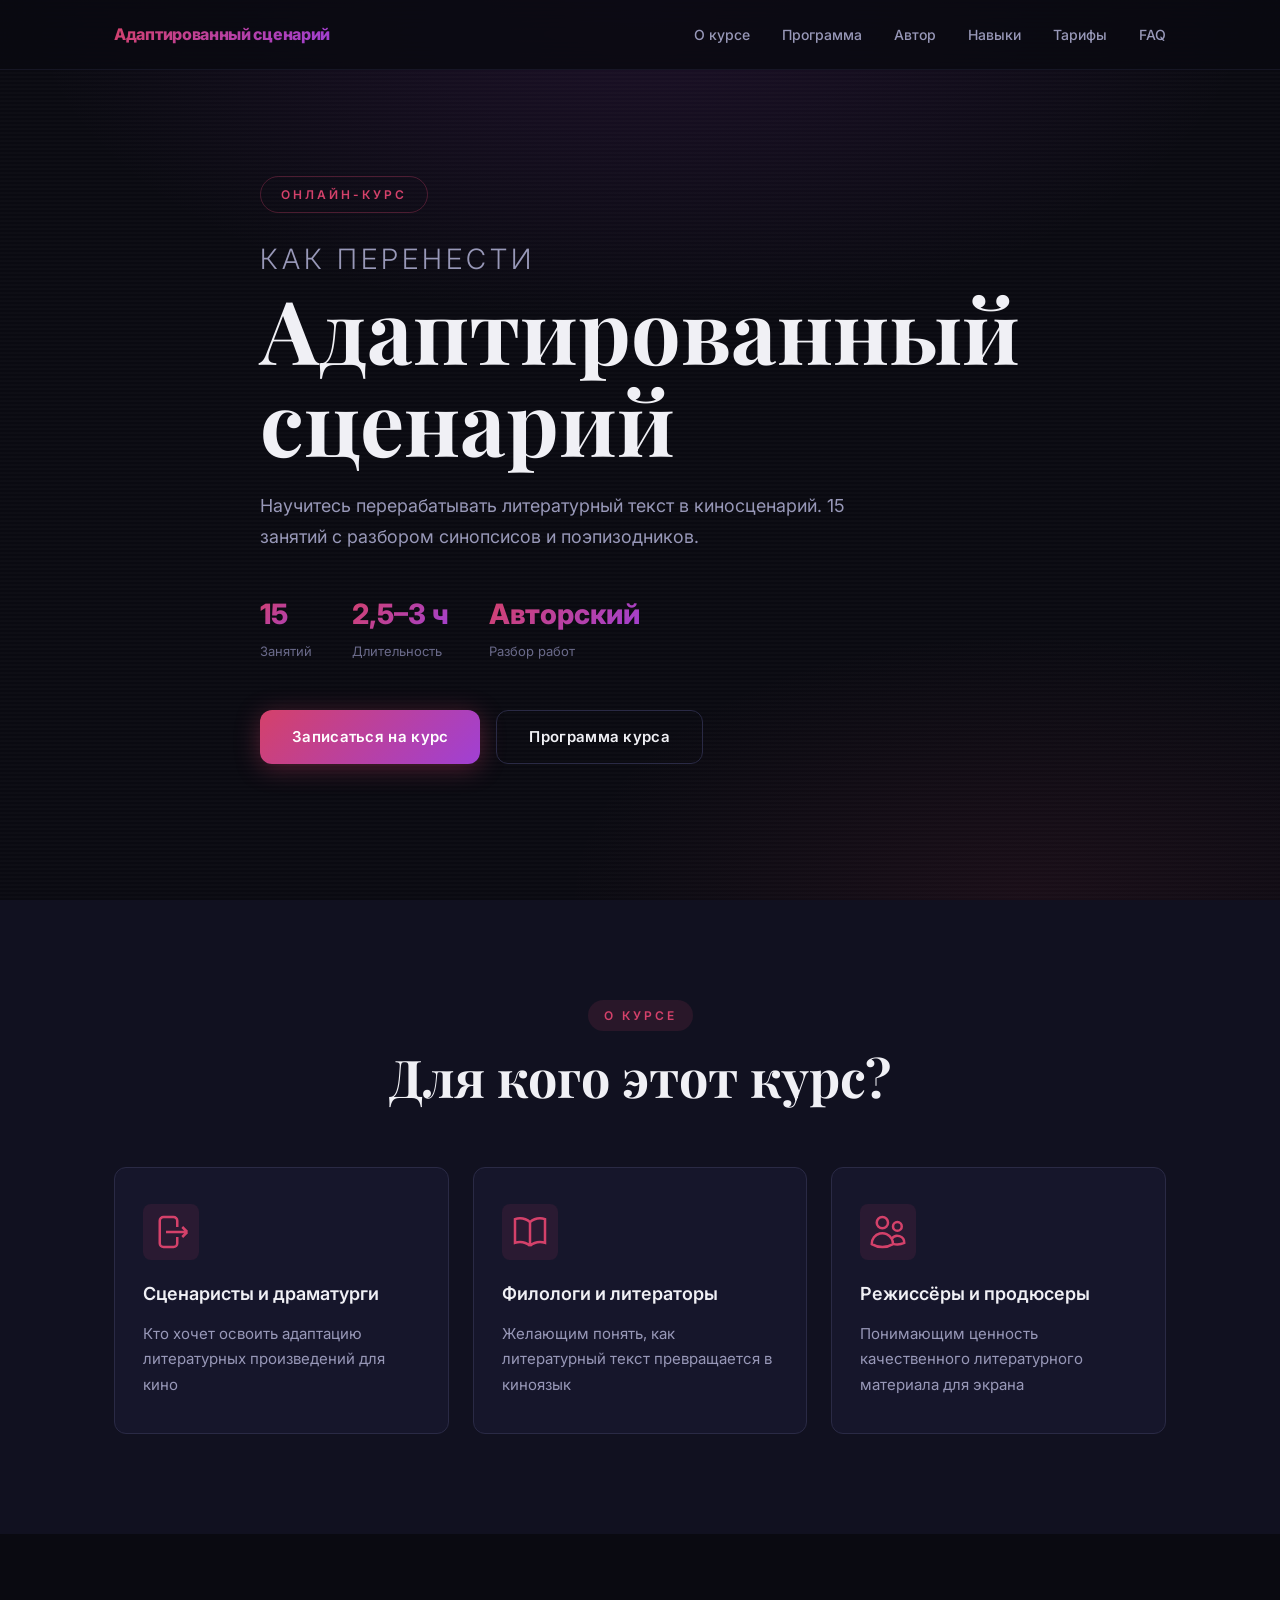
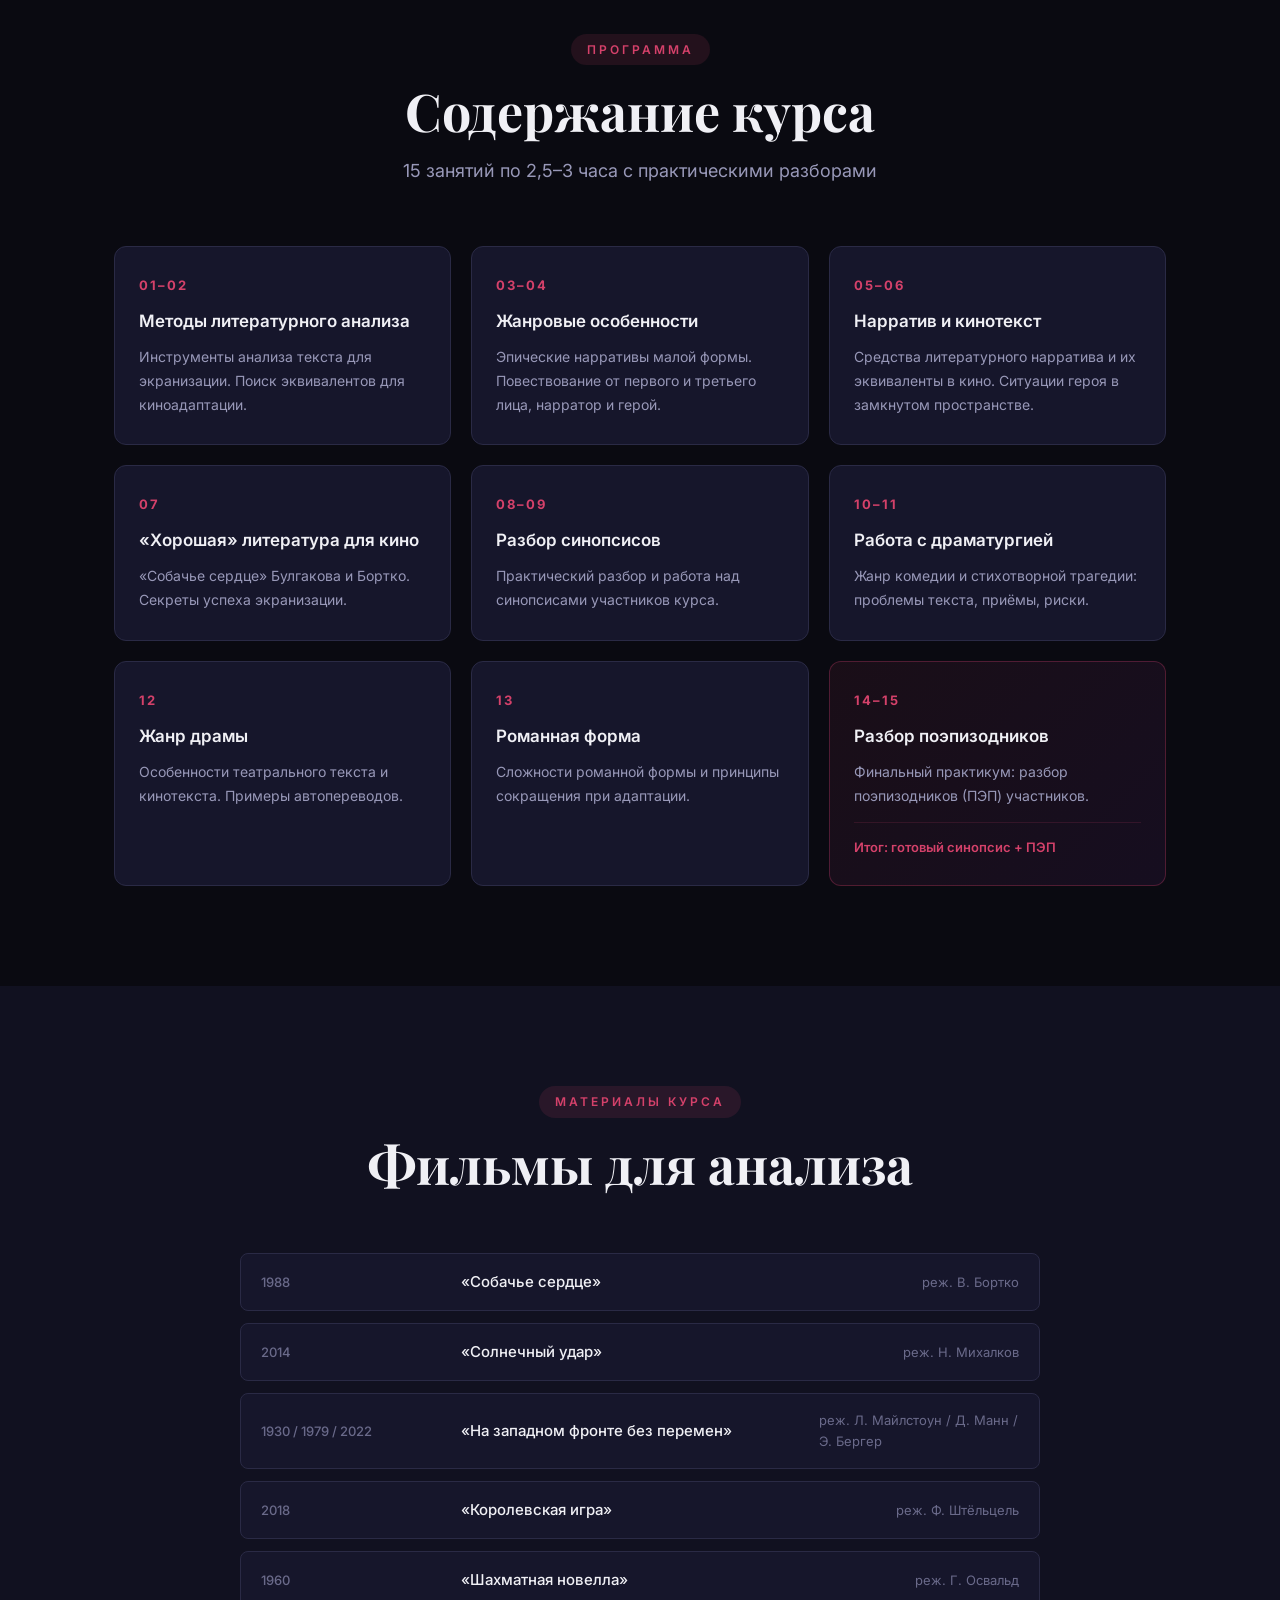
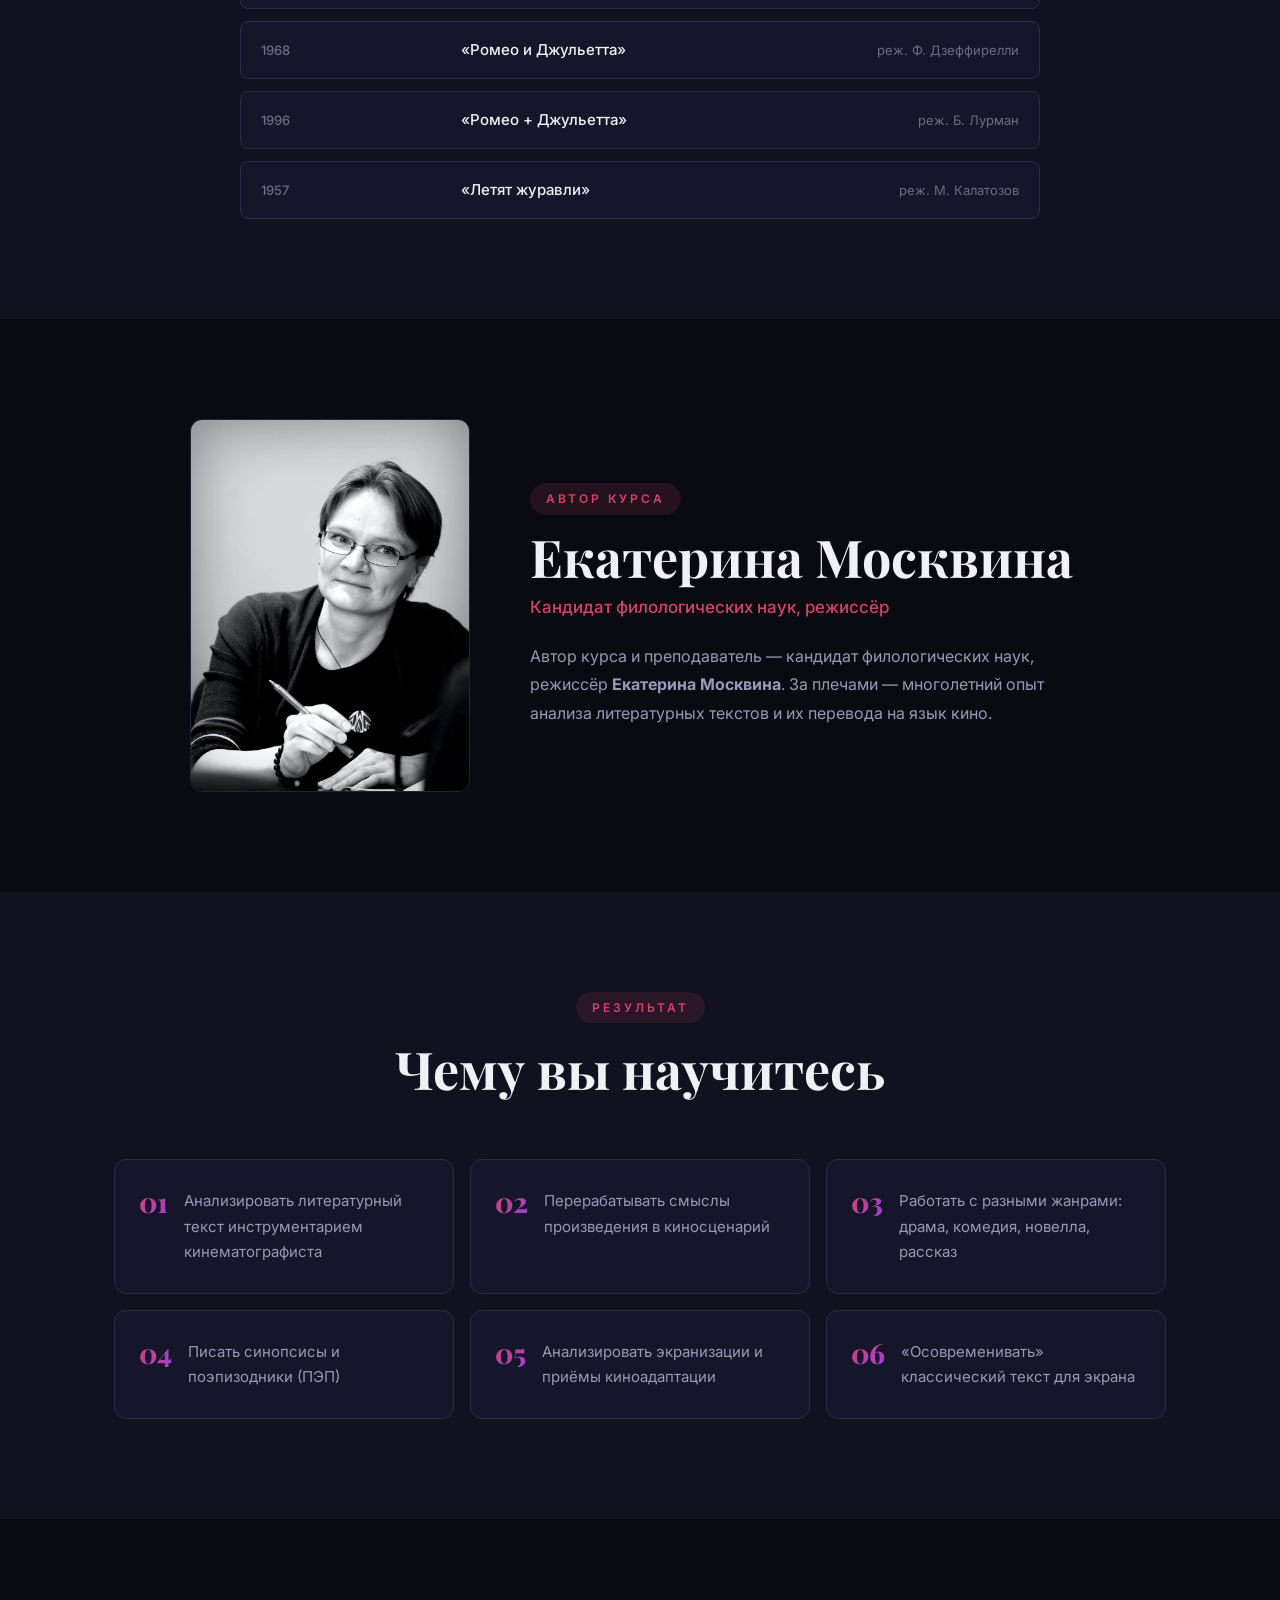
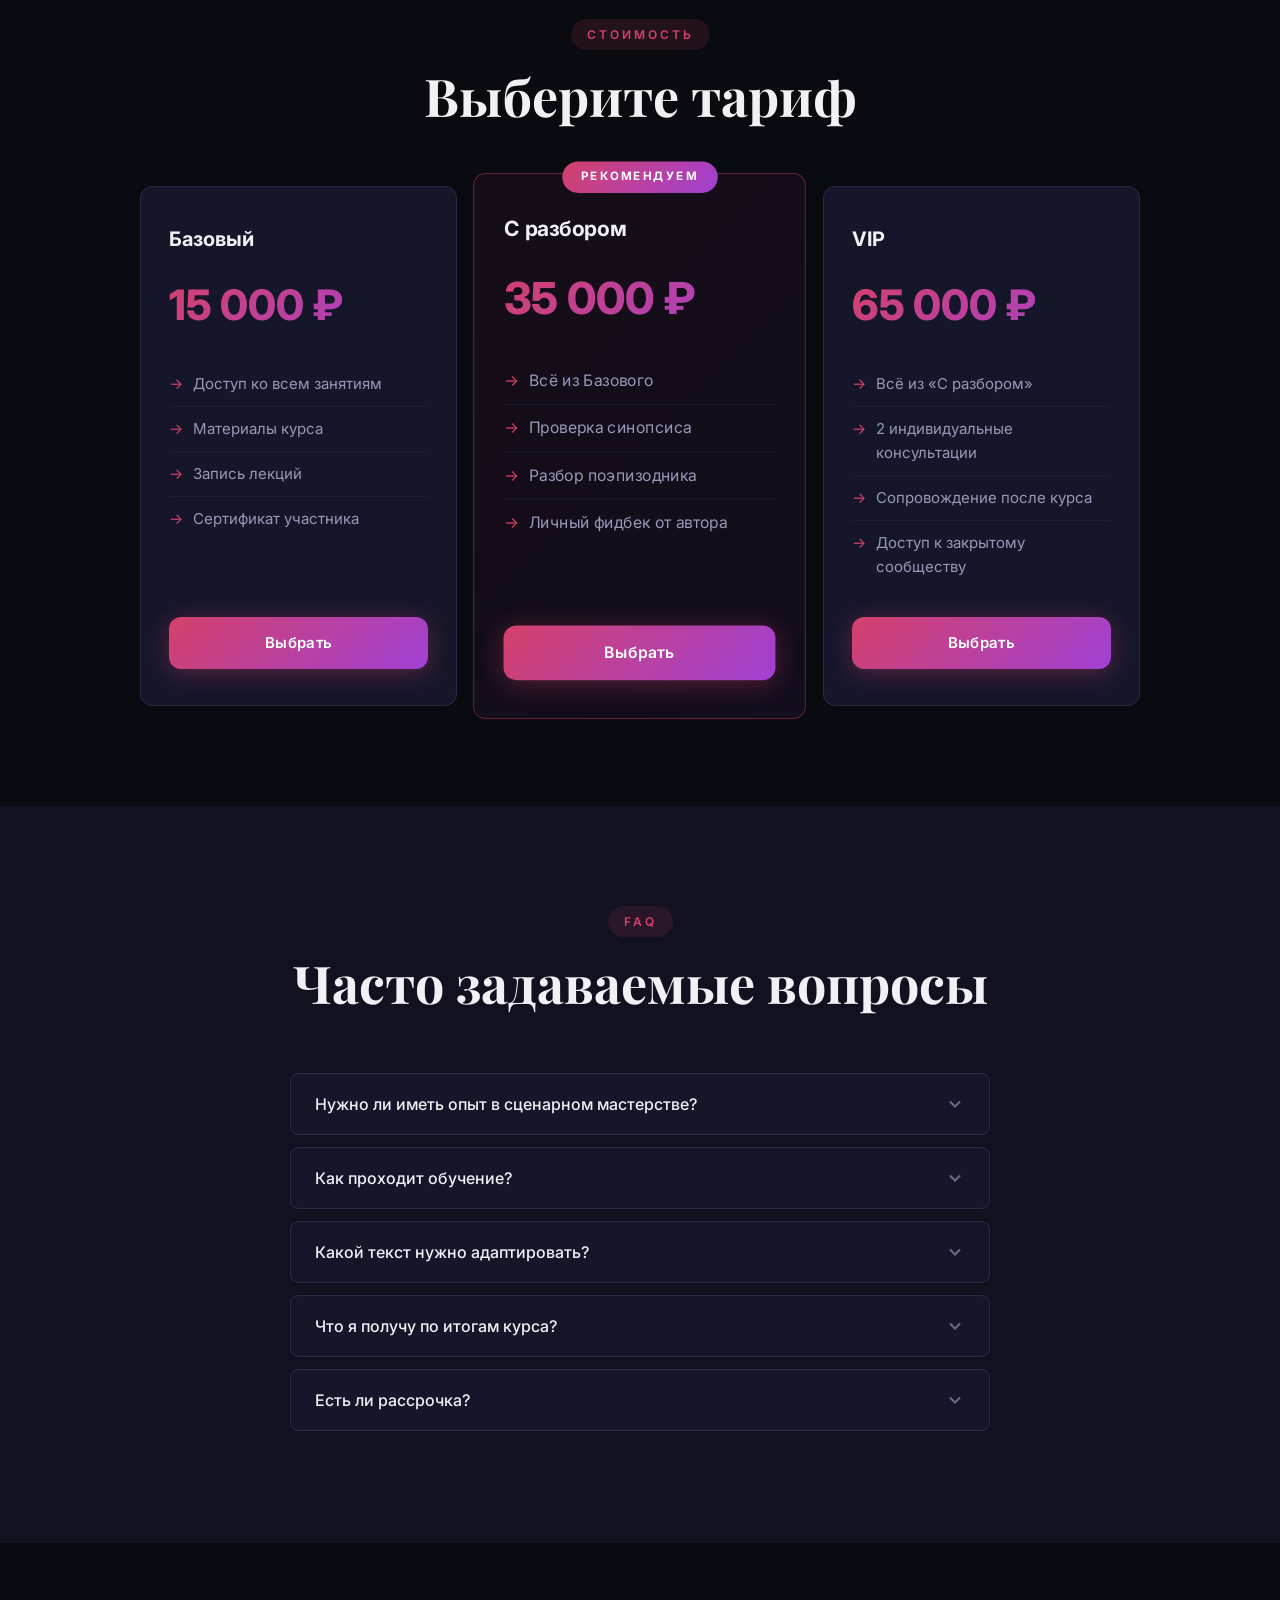
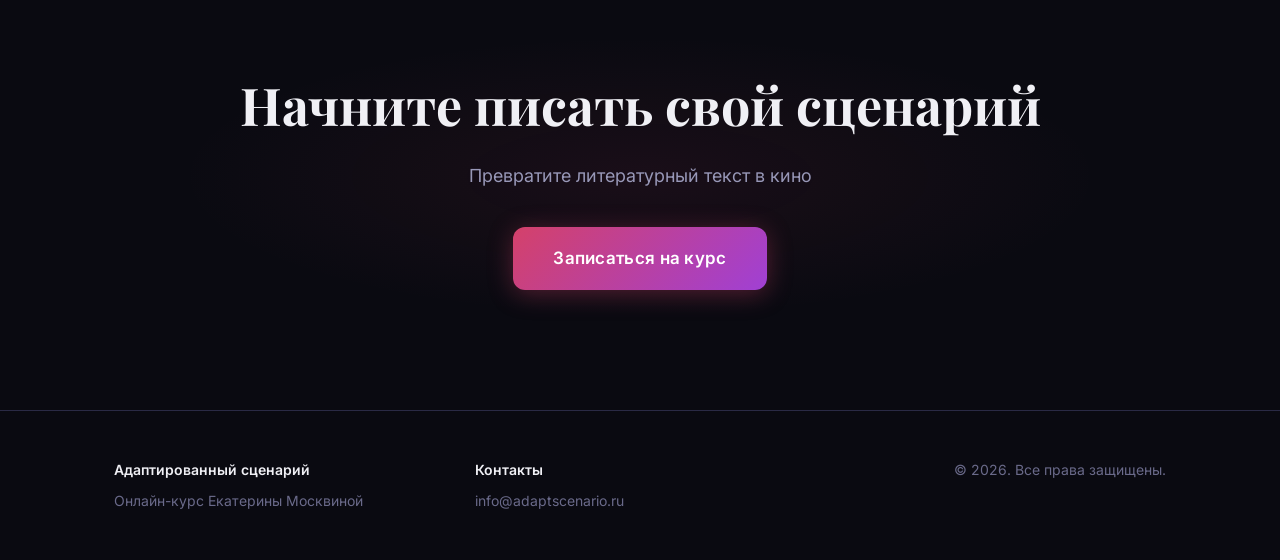
==== index.html @ 3c40c138 "move landing files to root for GitHub Pages" ====
<!DOCTYPE html>
<html lang="ru">
<head>
    <meta charset="UTF-8">
    <meta name="viewport" content="width=device-width, initial-scale=1.0">
    <title>Адаптированный сценарий — Онлайн-курс</title>
    <link rel="preconnect" href="https://fonts.googleapis.com">
    <link href="https://fonts.googleapis.com/css2?family=Inter:wght@300;400;500;600;700;800;900&family=Playfair+Display:ital,wght@0,700;1,700&display=swap" rel="stylesheet">
    <link rel="stylesheet" href="style.css">
</head>
<body>

    <nav class="navbar">
        <div class="container">
            <a href="#" class="logo">Адаптированный сценарий</a>
            <button class="burger" aria-label="Меню">
                <span></span><span></span><span></span>
            </button>
            <ul class="nav-links">
                <li><a href="#about">О курсе</a></li>
                <li><a href="#program">Программа</a></li>
                <li><a href="#author">Автор</a></li>
                <li><a href="#skills">Навыки</a></li>
                <li><a href="#pricing">Тарифы</a></li>
                <li><a href="#faq">FAQ</a></li>
            </ul>
        </div>
    </nav>

    <section class="hero">
        <div class="hero-overlay"></div>
        <div class="hero-bg-vignette"></div>
        <div class="container">
            <div class="hero-badge">Онлайн-курс</div>
            <h1 class="hero-title">
                <span class="hero-title-sub">Как перенести</span>
                Адаптированный<br>сценарий
            </h1>
            <p class="hero-desc">Научитесь перерабатывать литературный текст в киносценарий. 15 занятий с разбором синопсисов и поэпизодников.</p>
            <div class="hero-meta">
                <div class="hero-meta-item">
                    <span class="meta-value">15</span>
                    <span class="meta-label">Занятий</span>
                </div>
                <div class="hero-meta-item">
                    <span class="meta-value">2,5–3 ч</span>
                    <span class="meta-label">Длительность</span>
                </div>
                <div class="hero-meta-item">
                    <span class="meta-value">Авторский</span>
                    <span class="meta-label">Разбор работ</span>
                </div>
            </div>
            <div class="hero-actions">
                <a href="#pricing" class="btn btn-primary">Записаться на курс</a>
                <a href="#program" class="btn btn-outline">Программа курса</a>
            </div>
        </div>
    </section>

    <section class="section about" id="about">
        <div class="container">
            <div class="section-header">
                <span class="section-tag">О курсе</span>
                <h2 class="section-title">Для кого этот курс?</h2>
            </div>
            <div class="about-grid">
                <div class="about-card">
                    <div class="about-icon">
                        <svg width="40" height="40" viewBox="0 0 24 24" fill="none" stroke="currentColor" stroke-width="1.5"><path d="M15.75 9V5.25A2.25 2.25 0 0013.5 3h-6a2.25 2.25 0 00-2.25 2.25v13.5A2.25 2.25 0 007.5 21h6a2.25 2.25 0 002.25-2.25V15m3 0l3-3m0 0l-3-3m3 3H9"/></svg>
                    </div>
                    <h3>Сценаристы и драматурги</h3>
                    <p>Кто хочет освоить адаптацию литературных произведений для кино</p>
                </div>
                <div class="about-card">
                    <div class="about-icon">
                        <svg width="40" height="40" viewBox="0 0 24 24" fill="none" stroke="currentColor" stroke-width="1.5"><path d="M12 6.042A8.967 8.967 0 006 3.75c-1.052 0-2.062.18-3 .512v14.25A8.987 8.987 0 016 18c2.305 0 4.408.867 6 2.292m0-14.25a8.966 8.966 0 016-2.292c1.052 0 2.062.18 3 .512v14.25A8.987 8.987 0 0018 18a8.967 8.967 0 00-6 2.292m0-14.25v14.25"/></svg>
                    </div>
                    <h3>Филологи и литераторы</h3>
                    <p>Желающим понять, как литературный текст превращается в киноязык</p>
                </div>
                <div class="about-card">
                    <div class="about-icon">
                        <svg width="40" height="40" viewBox="0 0 24 24" fill="none" stroke="currentColor" stroke-width="1.5"><path d="M15 19.128a9.38 9.38 0 002.625.372 9.337 9.337 0 004.121-.952 4.125 4.125 0 00-7.533-2.493M15 19.128v-.003c0-1.113-.285-2.16-.786-3.07M15 19.128v.106A12.318 12.318 0 018.624 21c-2.331 0-4.512-.645-6.374-1.766l-.001-.109a6.375 6.375 0 0111.964-3.07M12 6.375a3.375 3.375 0 11-6.75 0 3.375 3.375 0 016.75 0zm8.25 2.25a2.625 2.625 0 11-5.25 0 2.625 2.625 0 015.25 0z"/></svg>
                    </div>
                    <h3>Режиссёры и продюсеры</h3>
                    <p>Понимающим ценность качественного литературного материала для экрана</p>
                </div>
            </div>
        </div>
    </section>

    <section class="section program" id="program">
        <div class="container">
            <div class="section-header">
                <span class="section-tag">Программа</span>
                <h2 class="section-title">Содержание курса</h2>
                <p class="section-desc">15 занятий по 2,5–3 часа с практическими разборами</p>
            </div>
            <div class="program-grid">
                <div class="program-card">
                    <div class="program-number">01–02</div>
                    <h3>Методы литературного анализа</h3>
                    <p>Инструменты анализа текста для экранизации. Поиск эквивалентов для киноадаптации.</p>
                </div>
                <div class="program-card">
                    <div class="program-number">03–04</div>
                    <h3>Жанровые особенности</h3>
                    <p>Эпические нарративы малой формы. Повествование от первого и третьего лица, нарратор и герой.</p>
                </div>
                <div class="program-card">
                    <div class="program-number">05–06</div>
                    <h3>Нарратив и кинотекст</h3>
                    <p>Средства литературного нарратива и их эквиваленты в кино. Ситуации героя в замкнутом пространстве.</p>
                </div>
                <div class="program-card">
                    <div class="program-number">07</div>
                    <h3>«Хорошая» литература для кино</h3>
                    <p>«Собачье сердце» Булгакова и Бортко. Секреты успеха экранизации.</p>
                </div>
                <div class="program-card">
                    <div class="program-number">08–09</div>
                    <h3>Разбор синопсисов</h3>
                    <p>Практический разбор и работа над синопсисами участников курса.</p>
                </div>
                <div class="program-card">
                    <div class="program-number">10–11</div>
                    <h3>Работа с драматургией</h3>
                    <p>Жанр комедии и стихотворной трагедии: проблемы текста, приёмы, риски.</p>
                </div>
                <div class="program-card">
                    <div class="program-number">12</div>
                    <h3>Жанр драмы</h3>
                    <p>Особенности театрального текста и кинотекста. Примеры автопереводов.</p>
                </div>
                <div class="program-card">
                    <div class="program-number">13</div>
                    <h3>Романная форма</h3>
                    <p>Сложности романной формы и принципы сокращения при адаптации.</p>
                </div>
                <div class="program-card program-card-highlight">
                    <div class="program-number">14–15</div>
                    <h3>Разбор поэпизодников</h3>
                    <p>Финальный практикум: разбор поэпизодников (ПЭП) участников.</p>
                    <div class="program-result">Итог: готовый синопсис + ПЭП</div>
                </div>
            </div>
        </div>
    </section>

    <section class="section films" id="films">
        <div class="container">
            <div class="section-header">
                <span class="section-tag">Материалы курса</span>
                <h2 class="section-title">Фильмы для анализа</h2>
            </div>
            <div class="films-list">
                <div class="film-item">
                    <span class="film-year">1988</span>
                    <span class="film-name">«Собачье сердце»</span>
                    <span class="film-director">реж. В. Бортко</span>
                </div>
                <div class="film-item">
                    <span class="film-year">2014</span>
                    <span class="film-name">«Солнечный удар»</span>
                    <span class="film-director">реж. Н. Михалков</span>
                </div>
                <div class="film-item">
                    <span class="film-year">1930 / 1979 / 2022</span>
                    <span class="film-name">«На западном фронте без перемен»</span>
                    <span class="film-director">реж. Л. Майлстоун / Д. Манн / Э. Бергер</span>
                </div>
                <div class="film-item">
                    <span class="film-year">2018</span>
                    <span class="film-name">«Королевская игра»</span>
                    <span class="film-director">реж. Ф. Штёльцель</span>
                </div>
                <div class="film-item">
                    <span class="film-year">1960</span>
                    <span class="film-name">«Шахматная новелла»</span>
                    <span class="film-director">реж. Г. Освальд</span>
                </div>
                <div class="film-item">
                    <span class="film-year">1968</span>
                    <span class="film-name">«Ромео и Джульетта»</span>
                    <span class="film-director">реж. Ф. Дзеффирелли</span>
                </div>
                <div class="film-item">
                    <span class="film-year">1996</span>
                    <span class="film-name">«Ромео + Джульетта»</span>
                    <span class="film-director">реж. Б. Лурман</span>
                </div>
                <div class="film-item">
                    <span class="film-year">1957</span>
                    <span class="film-name">«Летят журавли»</span>
                    <span class="film-director">реж. М. Калатозов</span>
                </div>
            </div>
        </div>
    </section>

    <section class="section author" id="author">
        <div class="container">
            <div class="author-wrapper">
                <div class="author-image">
                    <img src="../Sourse/photo_avtor.jpeg" alt="Екатерина Москвина" class="author-photo">
                </div>
                <div class="author-info">
                    <span class="section-tag">Автор курса</span>
                    <h2 class="section-title">Екатерина Москвина</h2>
                    <p class="author-title">Кандидат филологических наук, режиссёр</p>
                    <div class="author-description">
                        <p>Автор курса и преподаватель — кандидат филологических наук, режиссёр <strong>Екатерина Москвина</strong>. За плечами — многолетний опыт анализа литературных текстов и их перевода на язык кино.</p>
                    </div>
                </div>
            </div>
        </div>
    </section>

    <section class="section skills" id="skills">
        <div class="container">
            <div class="section-header">
                <span class="section-tag">Результат</span>
                <h2 class="section-title">Чему вы научитесь</h2>
            </div>
            <div class="skills-grid">
                <div class="skill-card">
                    <div class="skill-icon">01</div>
                    <p>Анализировать литературный текст инструментарием кинематографиста</p>
                </div>
                <div class="skill-card">
                    <div class="skill-icon">02</div>
                    <p>Перерабатывать смыслы произведения в киносценарий</p>
                </div>
                <div class="skill-card">
                    <div class="skill-icon">03</div>
                    <p>Работать с разными жанрами: драма, комедия, новелла, рассказ</p>
                </div>
                <div class="skill-card">
                    <div class="skill-icon">04</div>
                    <p>Писать синопсисы и поэпизодники (ПЭП)</p>
                </div>
                <div class="skill-card">
                    <div class="skill-icon">05</div>
                    <p>Анализировать экранизации и приёмы киноадаптации</p>
                </div>
                <div class="skill-card">
                    <div class="skill-icon">06</div>
                    <p>«Осовременивать» классический текст для экрана</p>
                </div>
            </div>
        </div>
    </section>

    <section class="section pricing" id="pricing">
        <div class="container">
            <div class="section-header">
                <span class="section-tag">Стоимость</span>
                <h2 class="section-title">Выберите тариф</h2>
            </div>
            <div class="pricing-grid">
                <div class="pricing-card">
                    <h3 class="pricing-title">Базовый</h3>
                    <div class="pricing-price">15 000 ₽</div>
                    <ul class="pricing-features">
                        <li>Доступ ко всем занятиям</li>
                        <li>Материалы курса</li>
                        <li>Запись лекций</li>
                        <li>Сертификат участника</li>
                    </ul>
                    <a href="#" class="btn btn-primary">Выбрать</a>
                </div>
                <div class="pricing-card pricing-card-featured">
                    <div class="pricing-badge">Рекомендуем</div>
                    <h3 class="pricing-title">С разбором</h3>
                    <div class="pricing-price">35 000 ₽</div>
                    <ul class="pricing-features">
                        <li>Всё из Базового</li>
                        <li>Проверка синопсиса</li>
                        <li>Разбор поэпизодника</li>
                        <li>Личный фидбек от автора</li>
                    </ul>
                    <a href="#" class="btn btn-primary">Выбрать</a>
                </div>
                <div class="pricing-card">
                    <h3 class="pricing-title">VIP</h3>
                    <div class="pricing-price">65 000 ₽</div>
                    <ul class="pricing-features">
                        <li>Всё из «С разбором»</li>
                        <li>2 индивидуальные консультации</li>
                        <li>Сопровождение после курса</li>
                        <li>Доступ к закрытому сообществу</li>
                    </ul>
                    <a href="#" class="btn btn-primary">Выбрать</a>
                </div>
            </div>
        </div>
    </section>

    <section class="section faq" id="faq">
        <div class="container">
            <div class="section-header">
                <span class="section-tag">FAQ</span>
                <h2 class="section-title">Часто задаваемые вопросы</h2>
            </div>
            <div class="faq-list">
                <div class="faq-item">
                    <button class="faq-question">
                        <span>Нужно ли иметь опыт в сценарном мастерстве?</span>
                        <svg class="faq-arrow" width="20" height="20" viewBox="0 0 20 20" fill="none" stroke="currentColor" stroke-width="2"><path d="M5 7.5l5 5 5-5"/></svg>
                    </button>
                    <div class="faq-answer">
                        <p>Курс рассчитан на слушателей с базовым пониманием кинопроцесса. Главное — интерес к литературе и желание научиться адаптировать тексты для экрана.</p>
                    </div>
                </div>
                <div class="faq-item">
                    <button class="faq-question">
                        <span>Как проходит обучение?</span>
                        <svg class="faq-arrow" width="20" height="20" viewBox="0 0 20 20" fill="none" stroke="currentColor" stroke-width="2"><path d="M5 7.5l5 5 5-5"/></svg>
                    </button>
                    <div class="faq-answer">
                        <p>Занятия проходят онлайн в Zoom, 2 раза в неделю по 2,5–3 часа. Записи сохраняются. В тарифах с разбором — индивидуальная проверка синопсиса и поэпизодника.</p>
                    </div>
                </div>
                <div class="faq-item">
                    <button class="faq-question">
                        <span>Какой текст нужно адаптировать?</span>
                        <svg class="faq-arrow" width="20" height="20" viewBox="0 0 20 20" fill="none" stroke="currentColor" stroke-width="2"><path d="M5 7.5l5 5 5-5"/></svg>
                    </button>
                    <div class="faq-answer">
                        <p>Вы выбираете любое произведение малой прозы или драматургии. В течение курса вы напишете синопсис и поэпизодник по выбранному тексту.</p>
                    </div>
                </div>
                <div class="faq-item">
                    <button class="faq-question">
                        <span>Что я получу по итогам курса?</span>
                        <svg class="faq-arrow" width="20" height="20" viewBox="0 0 20 20" fill="none" stroke="currentColor" stroke-width="2"><path d="M5 7.5l5 5 5-5"/></svg>
                    </button>
                    <div class="faq-answer">
                        <p>Вы получите сертификат и, главное — готовый синопсис и поэпизодник адаптации выбранного произведения, а также навыки анализа любого литературного текста для кино.</p>
                    </div>
                </div>
                <div class="faq-item">
                    <button class="faq-question">
                        <span>Есть ли рассрочка?</span>
                        <svg class="faq-arrow" width="20" height="20" viewBox="0 0 20 20" fill="none" stroke="currentColor" stroke-width="2"><path d="M5 7.5l5 5 5-5"/></svg>
                    </button>
                    <div class="faq-answer">
                        <p>Да, доступна беспроцентная рассрочка на 3, 6 или 12 месяцев. Подробности уточняйте у менеджера при записи.</p>
                    </div>
                </div>
            </div>
        </div>
    </section>

    <section class="section cta">
        <div class="container">
            <div class="cta-wrapper">
                <h2 class="cta-title">Начните писать свой сценарий</h2>
                <p class="cta-desc">Превратите литературный текст в кино</p>
                <a href="#pricing" class="btn btn-primary btn-large">Записаться на курс</a>
            </div>
        </div>
    </section>

    <footer class="footer">
        <div class="container">
            <div class="footer-grid">
                <div>
                    <h4>Адаптированный сценарий</h4>
                    <p>Онлайн-курс Екатерины Москвиной</p>
                </div>
                <div>
                    <h4>Контакты</h4>
                    <p>info@adaptscenario.ru</p>
                </div>
                <div>
                    <p class="footer-copy">© 2026. Все права защищены.</p>
                </div>
            </div>
        </div>
    </footer>

    <script src="script.js"></script>
</body>
</html>
---- style.css ----
/* ============================
   CSS Variables / Reset
   ============================ */
:root {
    --bg-primary: #0a0a11;
    --bg-secondary: #111120;
    --bg-card: #16162b;
    --bg-card-hover: #1c1c38;
    --accent: #d4416a;
    --accent-hover: #e0557c;
    --accent-gradient: linear-gradient(135deg, #d4416a, #a040d4);
    --text-primary: #f0f0f5;
    --text-secondary: #9898b8;
    --text-muted: #6a6a8a;
    --border-color: #2a2a45;
    --font-sans: 'Inter', -apple-system, BlinkMacSystemFont, 'Segoe UI', sans-serif;
    --font-display: 'Playfair Display', serif;
    --container: 1100px;
    --radius: 12px;
    --radius-sm: 8px;
    --transition: 0.3s cubic-bezier(0.4, 0, 0.2, 1);
}

*,
*::before,
*::after {
    margin: 0;
    padding: 0;
    box-sizing: border-box;
}

html {
    scroll-behavior: smooth;
    scroll-padding-top: 80px;
}

body {
    font-family: var(--font-sans);
    background: var(--bg-primary);
    color: var(--text-primary);
    line-height: 1.6;
    -webkit-font-smoothing: antialiased;
    overflow-x: hidden;
}

img {
    max-width: 100%;
    display: block;
}

a {
    text-decoration: none;
    color: inherit;
}

ul {
    list-style: none;
}

.container {
    max-width: var(--container);
    margin: 0 auto;
    padding: 0 24px;
}

.section {
    padding: 100px 0;
    position: relative;
}

.section-header {
    text-align: center;
    margin-bottom: 60px;
}

.section-tag {
    display: inline-block;
    font-size: 12px;
    font-weight: 600;
    letter-spacing: 3px;
    text-transform: uppercase;
    color: var(--accent);
    background: rgba(212, 65, 106, 0.12);
    padding: 6px 16px;
    border-radius: 100px;
    margin-bottom: 16px;
}

.section-title {
    font-family: var(--font-display);
    font-size: clamp(32px, 5vw, 52px);
    line-height: 1.15;
    font-weight: 700;
    color: var(--text-primary);
}

.section-desc {
    color: var(--text-secondary);
    font-size: 18px;
    margin-top: 16px;
    max-width: 600px;
    margin-left: auto;
    margin-right: auto;
}

/* ============================
   Buttons
   ============================ */
.btn {
    display: inline-flex;
    align-items: center;
    justify-content: center;
    font-family: var(--font-sans);
    font-weight: 600;
    font-size: 15px;
    padding: 14px 32px;
    border-radius: var(--radius);
    border: none;
    cursor: pointer;
    transition: var(--transition);
    letter-spacing: 0.3px;
}

.btn-primary {
    background: var(--accent-gradient);
    color: #fff;
    box-shadow: 0 4px 24px rgba(212, 65, 106, 0.35);
}

.btn-primary:hover {
    transform: translateY(-2px);
    box-shadow: 0 8px 32px rgba(212, 65, 106, 0.5);
}

.btn-outline {
    background: transparent;
    color: var(--text-primary);
    border: 1px solid var(--border-color);
}

.btn-outline:hover {
    border-color: var(--accent);
    color: var(--accent);
}

.btn-large {
    font-size: 17px;
    padding: 18px 40px;
}

/* ============================
   Navbar
   ============================ */
.navbar {
    position: fixed;
    top: 0;
    left: 0;
    right: 0;
    z-index: 1000;
    background: rgba(10, 10, 17, 0.85);
    backdrop-filter: blur(20px);
    -webkit-backdrop-filter: blur(20px);
    border-bottom: 1px solid rgba(42, 42, 69, 0.4);
    height: 70px;
    display: flex;
    align-items: center;
}

.navbar .container {
    display: flex;
    align-items: center;
    justify-content: space-between;
    width: 100%;
}

.logo {
    font-weight: 800;
    font-size: 16px;
    letter-spacing: -0.3px;
    background: var(--accent-gradient);
    -webkit-background-clip: text;
    -webkit-text-fill-color: transparent;
    background-clip: text;
}

.nav-links {
    display: flex;
    gap: 32px;
}

.nav-links a {
    font-size: 14px;
    font-weight: 500;
    color: var(--text-secondary);
    transition: var(--transition);
    position: relative;
}

.nav-links a::after {
    content: '';
    position: absolute;
    bottom: -4px;
    left: 0;
    width: 0;
    height: 2px;
    background: var(--accent-gradient);
    transition: var(--transition);
}

.nav-links a:hover {
    color: var(--text-primary);
}

.nav-links a:hover::after {
    width: 100%;
}

.burger {
    display: none;
    flex-direction: column;
    gap: 5px;
    background: none;
    border: none;
    cursor: pointer;
    padding: 4px;
}

.burger span {
    display: block;
    width: 24px;
    height: 2px;
    background: var(--text-primary);
    border-radius: 2px;
    transition: var(--transition);
}

/* ============================
   Hero
   ============================ */
.hero {
    min-height: 100vh;
    display: flex;
    align-items: center;
    position: relative;
    padding: 120px 0 80px;
    overflow: hidden;
    background:
        radial-gradient(ellipse 80% 60% at 50% 0%, rgba(164, 64, 212, 0.12) 0%, transparent 60%),
        radial-gradient(ellipse 60% 50% at 80% 100%, rgba(212, 65, 106, 0.08) 0%, transparent 60%),
        var(--bg-primary);
}

.hero-overlay {
    position: absolute;
    inset: 0;
    background:
        repeating-linear-gradient(0deg, transparent, transparent 2px, rgba(255, 255, 255, 0.015) 2px, rgba(255, 255, 255, 0.015) 4px);
    pointer-events: none;
}

.hero-badge {
    display: inline-flex;
    font-size: 12px;
    font-weight: 600;
    letter-spacing: 3px;
    text-transform: uppercase;
    color: var(--accent);
    border: 1px solid rgba(212, 65, 106, 0.3);
    padding: 8px 20px;
    border-radius: 100px;
    margin-bottom: 32px;
}

.hero-title {
    font-family: var(--font-display);
    font-size: clamp(44px, 8vw, 88px);
    line-height: 1.05;
    font-weight: 700;
    margin-bottom: 24px;
    max-width: 900px;
}

.hero-title-sub {
    display: block;
    font-size: clamp(18px, 2.5vw, 28px);
    font-family: var(--font-sans);
    font-weight: 300;
    color: var(--text-secondary);
    letter-spacing: 4px;
    text-transform: uppercase;
    margin-bottom: 8px;
}

.hero-desc {
    font-size: clamp(16px, 1.4vw, 20px);
    color: var(--text-secondary);
    max-width: 600px;
    margin-bottom: 40px;
    line-height: 1.7;
}

.hero-meta {
    display: flex;
    gap: 40px;
    margin-bottom: 48px;
}

.hero-meta-item {
    display: flex;
    flex-direction: column;
}

.meta-value {
    font-size: 28px;
    font-weight: 800;
    background: var(--accent-gradient);
    -webkit-background-clip: text;
    -webkit-text-fill-color: transparent;
    background-clip: text;
}

.meta-label {
    font-size: 13px;
    color: var(--text-muted);
    margin-top: 4px;
}

.hero-actions {
    display: flex;
    gap: 16px;
    flex-wrap: wrap;
}

/* ============================
   About
   ============================ */
.about {
    background: var(--bg-secondary);
}

.about-grid {
    display: grid;
    grid-template-columns: repeat(3, 1fr);
    gap: 24px;
}

.about-card {
    background: var(--bg-card);
    border: 1px solid var(--border-color);
    border-radius: var(--radius);
    padding: 36px 28px;
    transition: var(--transition);
}

.about-card:hover {
    background: var(--bg-card-hover);
    transform: translateY(-4px);
    border-color: rgba(212, 65, 106, 0.3);
}

.about-icon {
    width: 56px;
    height: 56px;
    display: flex;
    align-items: center;
    justify-content: center;
    border-radius: var(--radius-sm);
    background: rgba(212, 65, 106, 0.1);
    color: var(--accent);
    margin-bottom: 20px;
}

.about-card h3 {
    font-size: 18px;
    font-weight: 600;
    margin-bottom: 12px;
}

.about-card p {
    color: var(--text-secondary);
    font-size: 15px;
    line-height: 1.7;
}

/* ============================
   Program
   ============================ */
.program {
    background: var(--bg-primary);
}

.program-grid {
    display: grid;
    grid-template-columns: repeat(3, 1fr);
    gap: 20px;
}

.program-card {
    background: var(--bg-card);
    border: 1px solid var(--border-color);
    border-radius: var(--radius);
    padding: 28px 24px;
    transition: var(--transition);
    position: relative;
}

.program-card:hover {
    background: var(--bg-card-hover);
    transform: translateY(-3px);
    border-color: rgba(212, 65, 106, 0.2);
}

.program-number {
    font-size: 13px;
    font-weight: 700;
    letter-spacing: 2px;
    color: var(--accent);
    margin-bottom: 12px;
}

.program-card h3 {
    font-size: 17px;
    font-weight: 600;
    margin-bottom: 10px;
}

.program-card p {
    color: var(--text-secondary);
    font-size: 14px;
    line-height: 1.7;
}

.program-card-highlight {
    border-color: rgba(212, 65, 106, 0.3);
    background: linear-gradient(135deg, rgba(212, 65, 106, 0.08), rgba(164, 64, 212, 0.08));
}

.program-result {
    margin-top: 14px;
    font-size: 13px;
    font-weight: 600;
    color: var(--accent);
    padding-top: 14px;
    border-top: 1px solid rgba(212, 65, 106, 0.15);
}

/* ============================
   Films
   ============================ */
.films {
    background: var(--bg-secondary);
}

.films-list {
    display: grid;
    gap: 12px;
    max-width: 800px;
    margin: 0 auto;
}

.film-item {
    display: grid;
    grid-template-columns: 180px 1fr 200px;
    align-items: center;
    gap: 20px;
    padding: 16px 20px;
    background: var(--bg-card);
    border: 1px solid var(--border-color);
    border-radius: var(--radius-sm);
    transition: var(--transition);
}

.film-item:hover {
    background: var(--bg-card-hover);
    border-color: rgba(212, 65, 106, 0.15);
}

.film-year {
    font-size: 13px;
    font-weight: 500;
    color: var(--text-muted);
}

.film-name {
    font-size: 15px;
    font-weight: 500;
}

.film-director {
    font-size: 13px;
    color: var(--text-muted);
    justify-self: end;
}

/* ============================
   Author
   ============================ */
.author {
    background: var(--bg-primary);
}

.author-wrapper {
    display: grid;
    grid-template-columns: 280px 1fr;
    gap: 60px;
    align-items: center;
    max-width: 900px;
    margin: 0 auto;
}

.author-photo {
    width: 100%;
    aspect-ratio: 3/4;
    border-radius: var(--radius);
    object-fit: cover;
    border: 1px solid var(--border-color);
    display: block;
}

.author-image {
    position: relative;
}

.author-image::after {
    content: '';
    position: absolute;
    inset: 0;
    border-radius: var(--radius);
    box-shadow: inset 0 0 60px rgba(10, 10, 17, 0.4);
    pointer-events: none;
}

.author-info .section-tag {
    margin-bottom: 12px;
}

.author-info .section-title {
    margin-bottom: 8px;
}

.author-title {
    font-size: 17px;
    color: var(--accent);
    font-weight: 500;
    margin-bottom: 20px;
}

.author-description p {
    color: var(--text-secondary);
    font-size: 16px;
    line-height: 1.8;
}

/* ============================
   Skills
   ============================ */
.skills {
    background: var(--bg-secondary);
}

.skills-grid {
    display: grid;
    grid-template-columns: repeat(3, 1fr);
    gap: 16px;
}

.skill-card {
    background: var(--bg-card);
    border: 1px solid var(--border-color);
    border-radius: var(--radius);
    padding: 28px 24px;
    transition: var(--transition);
    display: flex;
    align-items: flex-start;
    gap: 16px;
}

.skill-card:hover {
    background: var(--bg-card-hover);
    transform: translateY(-2px);
}

.skill-icon {
    font-size: 28px;
    font-weight: 800;
    font-family: var(--font-display);
    background: var(--accent-gradient);
    -webkit-background-clip: text;
    -webkit-text-fill-color: transparent;
    background-clip: text;
    flex-shrink: 0;
    line-height: 1;
}

.skill-card p {
    color: var(--text-secondary);
    font-size: 15px;
    line-height: 1.7;
}

/* ============================
   Pricing
   ============================ */
.pricing {
    background: var(--bg-primary);
}

.pricing-grid {
    display: grid;
    grid-template-columns: repeat(3, 1fr);
    gap: 24px;
    max-width: 1000px;
    margin: 0 auto;
}

.pricing-card {
    background: var(--bg-card);
    border: 1px solid var(--border-color);
    border-radius: var(--radius);
    padding: 36px 28px;
    transition: var(--transition);
    display: flex;
    flex-direction: column;
}

.pricing-card:hover {
    background: var(--bg-card-hover);
    transform: translateY(-4px);
}

.pricing-card-featured {
    border-color: rgba(212, 65, 106, 0.4);
    position: relative;
    background: linear-gradient(135deg, rgba(212, 65, 106, 0.06), rgba(164, 64, 212, 0.06));
    transform: scale(1.05);
}

.pricing-card-featured:hover {
    transform: scale(1.05) translateY(-4px);
}

.pricing-badge {
    position: absolute;
    top: -12px;
    left: 50%;
    transform: translateX(-50%);
    font-size: 11px;
    font-weight: 700;
    letter-spacing: 2px;
    text-transform: uppercase;
    background: var(--accent-gradient);
    color: #fff;
    padding: 6px 18px;
    border-radius: 100px;
}

.pricing-title {
    font-size: 20px;
    font-weight: 700;
    margin-bottom: 16px;
}

.pricing-price {
    font-size: 42px;
    font-weight: 800;
    background: var(--accent-gradient);
    -webkit-background-clip: text;
    -webkit-text-fill-color: transparent;
    background-clip: text;
    margin-bottom: 24px;
}

.pricing-features {
    margin-bottom: 28px;
    flex-grow: 1;
}

.pricing-features li {
    padding: 10px 0;
    font-size: 15px;
    color: var(--text-secondary);
    border-bottom: 1px solid rgba(42, 42, 69, 0.4);
    position: relative;
    padding-left: 24px;
}

.pricing-features li::before {
    content: '→';
    position: absolute;
    left: 0;
    color: var(--accent);
}

.pricing-features li:last-child {
    border-bottom: none;
}

.pricing-card .btn {
    width: 100%;
}

/* ============================
   FAQ
   ============================ */
.faq {
    background: var(--bg-secondary);
}

.faq-list {
    max-width: 700px;
    margin: 0 auto;
}

.faq-item {
    border: 1px solid var(--border-color);
    border-radius: var(--radius-sm);
    margin-bottom: 12px;
    overflow: hidden;
    background: var(--bg-card);
}

.faq-question {
    width: 100%;
    display: flex;
    align-items: center;
    justify-content: space-between;
    padding: 20px 24px;
    background: none;
    border: none;
    color: var(--text-primary);
    font-size: 16px;
    font-weight: 500;
    cursor: pointer;
    font-family: var(--font-sans);
    transition: var(--transition);
    text-align: left;
}

.faq-question:hover {
    color: var(--accent);
}

.faq-arrow {
    transition: transform 0.3s ease;
    flex-shrink: 0;
    color: var(--text-muted);
}

.faq-item.active .faq-arrow {
    transform: rotate(180deg);
}

.faq-answer {
    max-height: 0;
    overflow: hidden;
    transition: max-height 0.4s ease, padding 0.4s ease;
    padding: 0 24px;
}

.faq-item.active .faq-answer {
    max-height: 300px;
    padding: 0 24px 20px;
}

.faq-answer p {
    color: var(--text-secondary);
    font-size: 15px;
    line-height: 1.7;
}

/* ============================
   CTA
   ============================ */
.cta {
    padding: 120px 0;
    background:
        radial-gradient(ellipse 60% 50% at 50% 50%, rgba(212, 65, 106, 0.08) 0%, transparent 60%),
        var(--bg-primary);
}

.cta-wrapper {
    text-align: center;
}

.cta-title {
    font-family: var(--font-display);
    font-size: clamp(32px, 5vw, 52px);
    font-weight: 700;
    margin-bottom: 16px;
}

.cta-desc {
    color: var(--text-secondary);
    font-size: 18px;
    margin-bottom: 36px;
}

/* ============================
   Footer
   ============================ */
.footer {
    padding: 48px 0;
    border-top: 1px solid var(--border-color);
    background: var(--bg-primary);
}

.footer-grid {
    display: grid;
    grid-template-columns: repeat(3, 1fr);
    gap: 32px;
}

.footer h4 {
    font-size: 14px;
    font-weight: 600;
    margin-bottom: 8px;
    color: var(--text-primary);
}

.footer p {
    font-size: 14px;
    color: var(--text-muted);
}

.footer-copy {
    text-align: right;
}

/* ============================
   Responsive
   ============================ */
@media (max-width: 1024px) {
    .about-grid,
    .pricing-grid {
        grid-template-columns: repeat(2, 1fr);
    }

    .program-grid {
        grid-template-columns: repeat(2, 1fr);
    }

    .skills-grid {
        grid-template-columns: repeat(2, 1fr);
    }

    .pricing-card-featured {
        transform: none;
    }

    .pricing-card-featured:hover {
        transform: translateY(-4px);
    }
}

@media (max-width: 768px) {
    .section {
        padding: 64px 0;
    }

    .nav-links {
        display: none;
        position: absolute;
        top: 70px;
        left: 0;
        right: 0;
        flex-direction: column;
        background: rgba(10, 10, 17, 0.98);
        backdrop-filter: blur(20px);
        padding: 24px;
        gap: 16px;
        border-bottom: 1px solid var(--border-color);
    }

    .nav-links.open {
        display: flex;
    }

    .burger {
        display: flex;
    }

    .about-grid,
    .program-grid,
    .pricing-grid,
    .skills-grid {
        grid-template-columns: 1fr;
    }

    .author-wrapper {
        grid-template-columns: 1fr;
        gap: 32px;
    }

    .author-photo {
        max-width: 240px;
        margin: 0 auto;
    }

    .author-image {
        display: flex;
        justify-content: center;
    }

    .hero-meta {
        gap: 24px;
    }

    .film-item {
        grid-template-columns: 120px 1fr;
    }

    .film-director {
        grid-column: 1 / -1;
        justify-self: start;
    }

    .footer-grid {
        grid-template-columns: 1fr;
        text-align: center;
    }

    .footer-copy {
        text-align: center;
    }
}

@media (max-width: 480px) {
    .hero-meta {
        flex-direction: column;
        gap: 16px;
    }

    .hero-actions {
        flex-direction: column;
    }

    .hero-actions .btn {
        width: 100%;
    }
}

/* ============================
   Animations
   ============================ */
@keyframes fadeInUp {
    from {
        opacity: 0;
        transform: translateY(30px);
    }
    to {
        opacity: 1;
        transform: translateY(0);
    }
}

@keyframes fadeIn {
    from {
        opacity: 0;
    }
    to {
        opacity: 1;
    }
}

.hero-title,
.hero-desc,
.hero-meta,
.hero-actions,
.hero-badge {
    animation: fadeInUp 0.8s ease forwards;
}

.hero-desc {
    animation-delay: 0.15s;
}

.hero-meta {
    animation-delay: 0.3s;
}

.hero-actions {
    animation-delay: 0.45s;
}
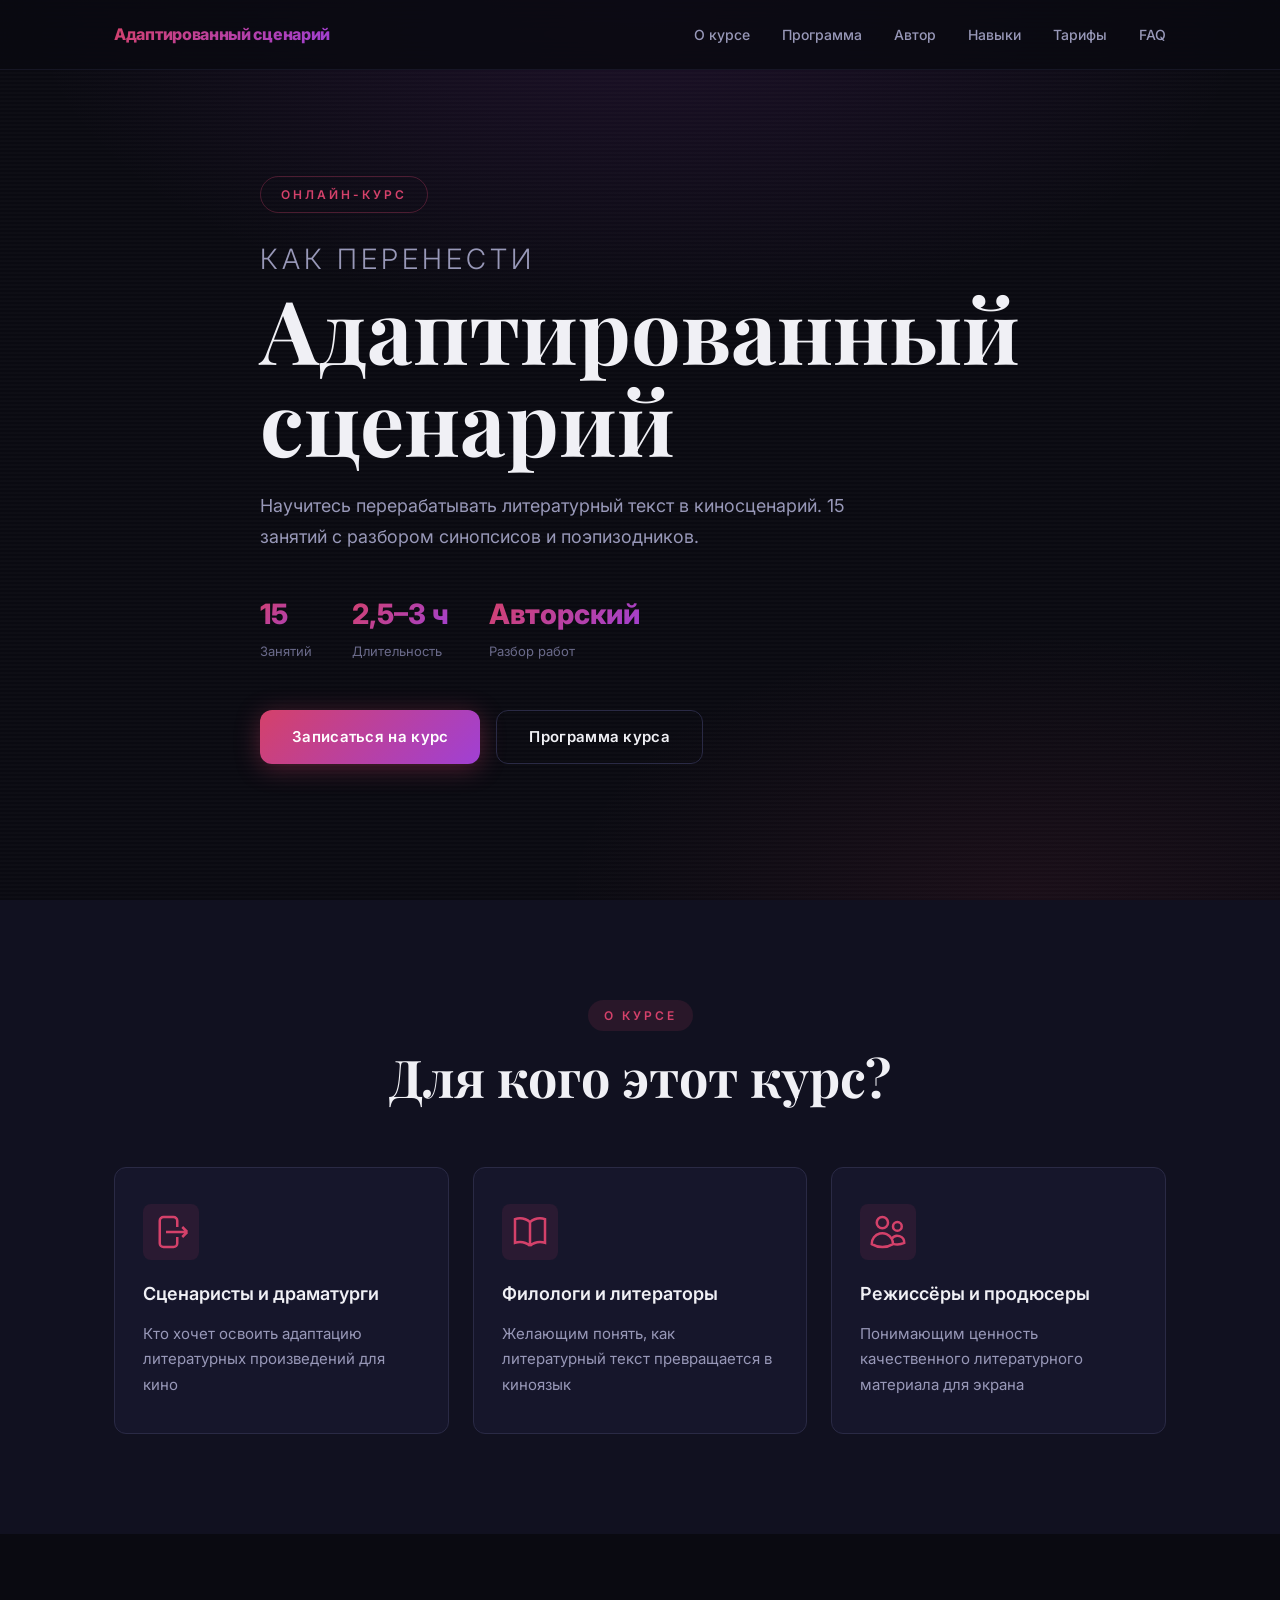
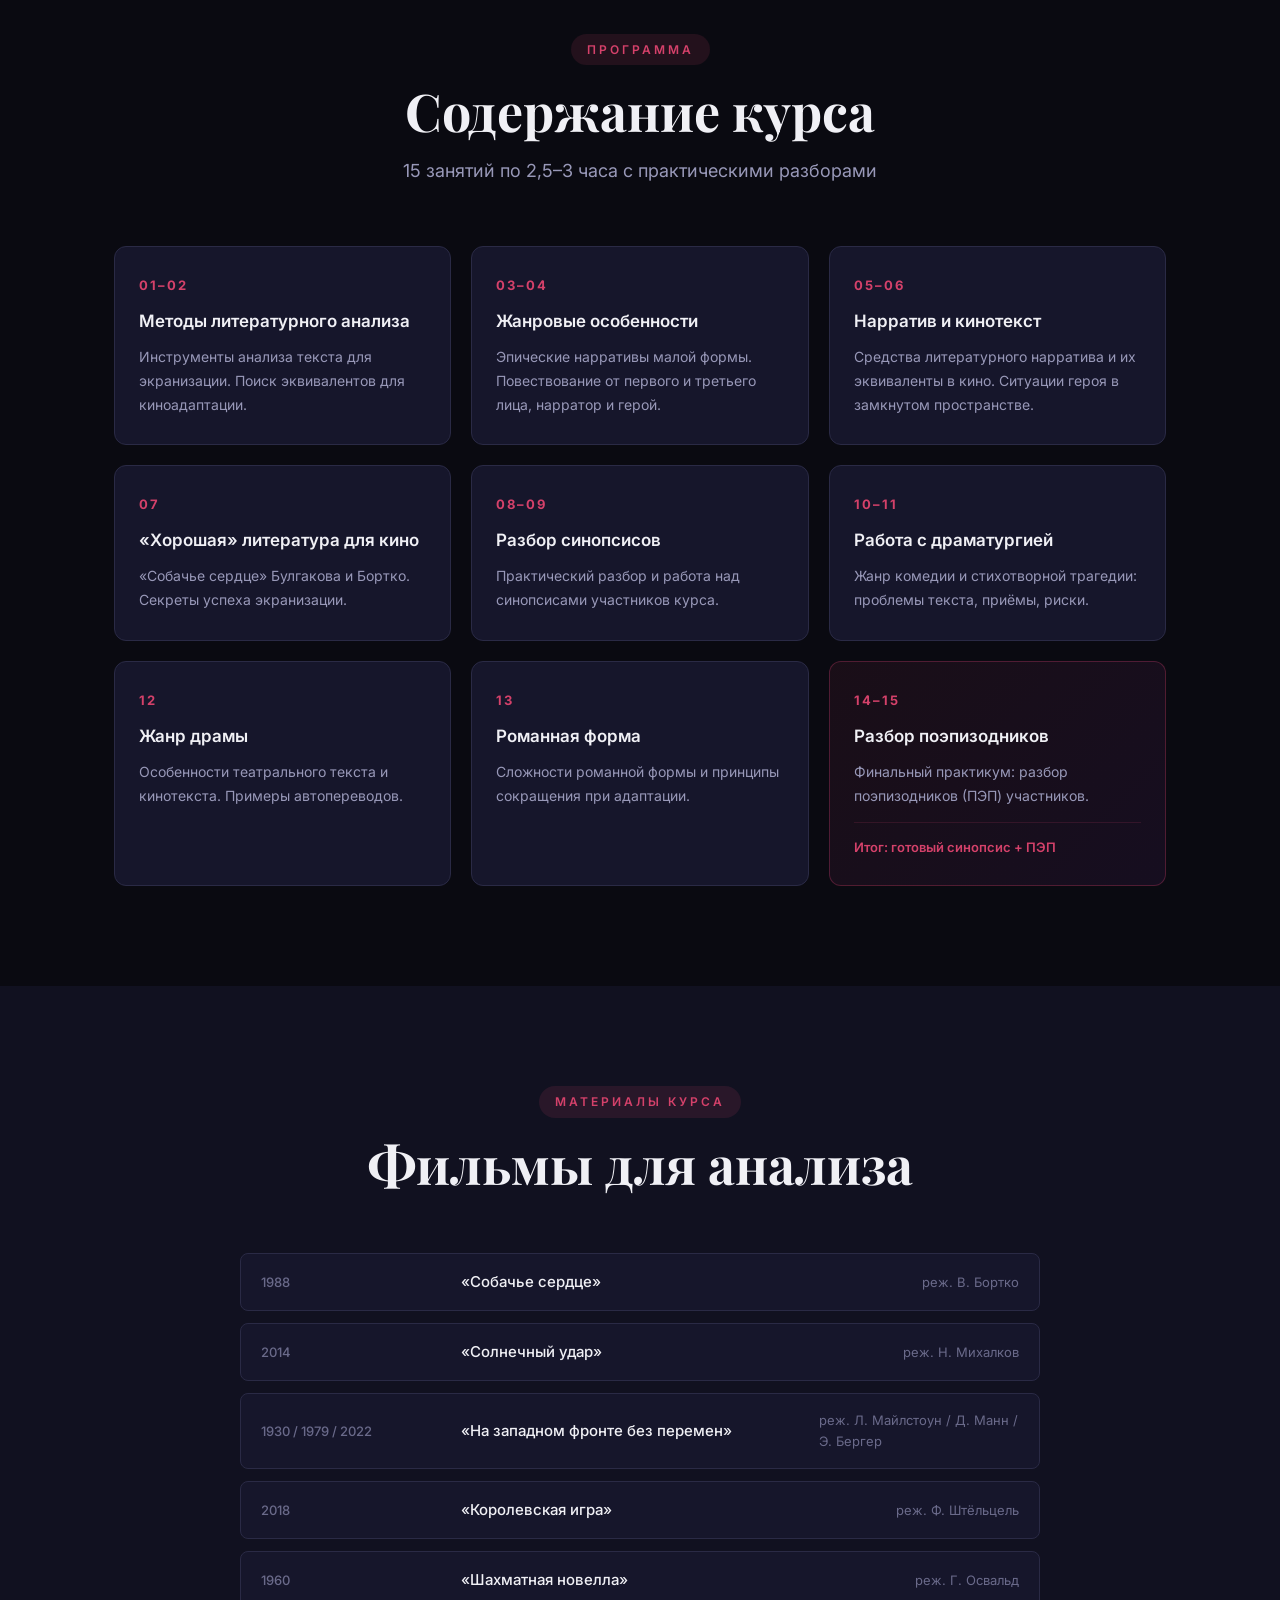
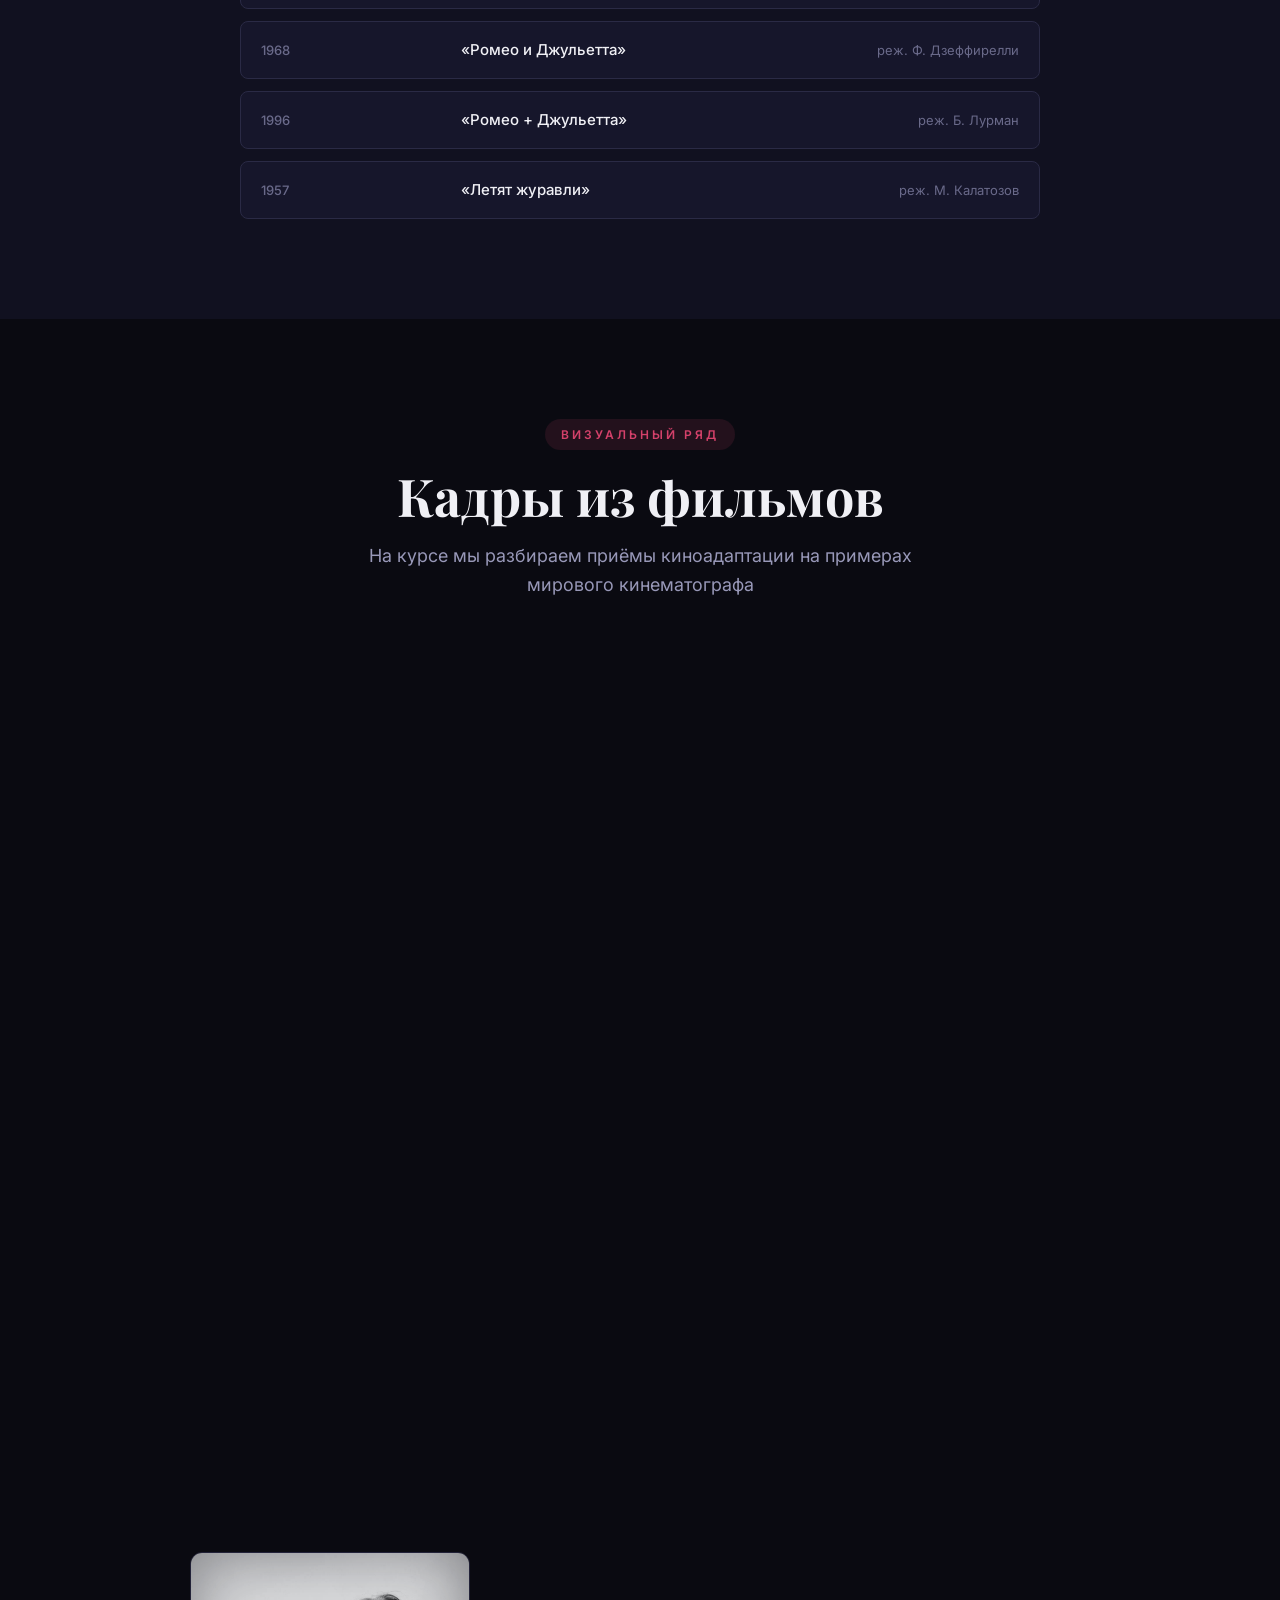
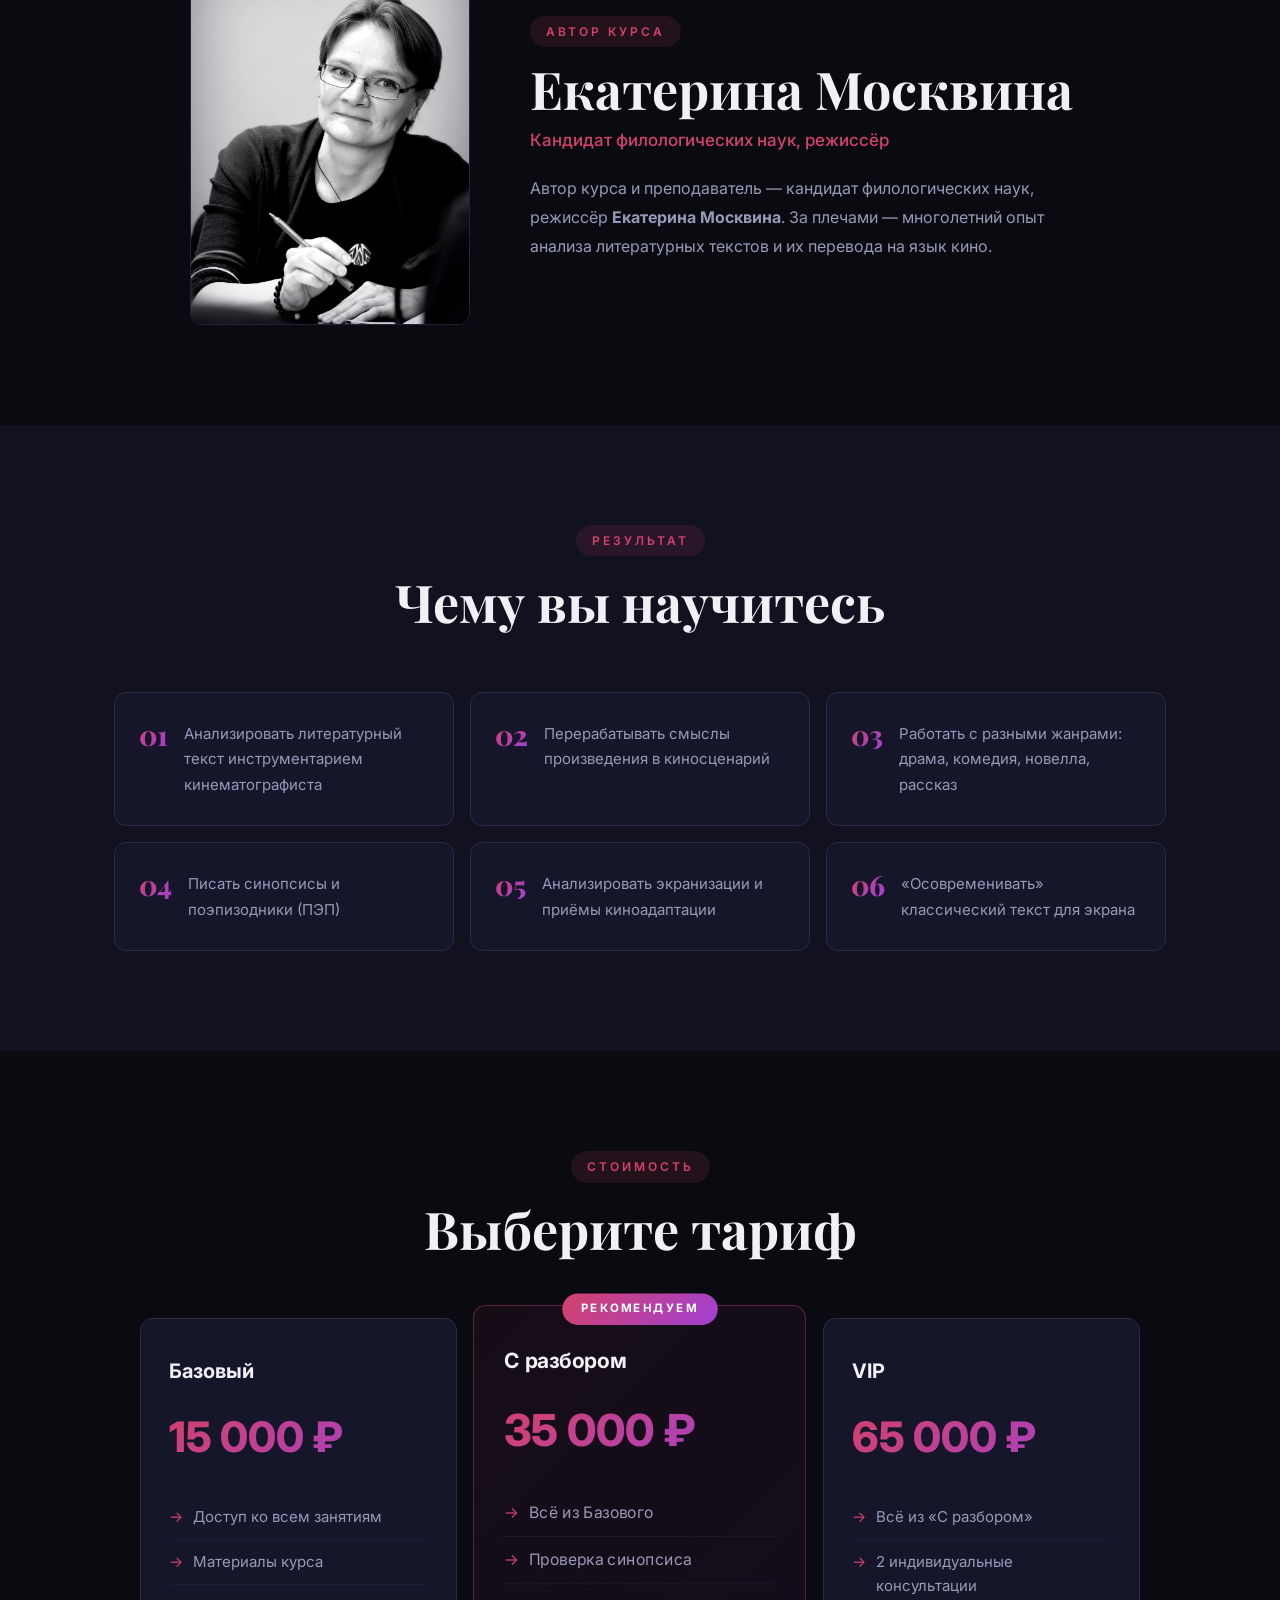
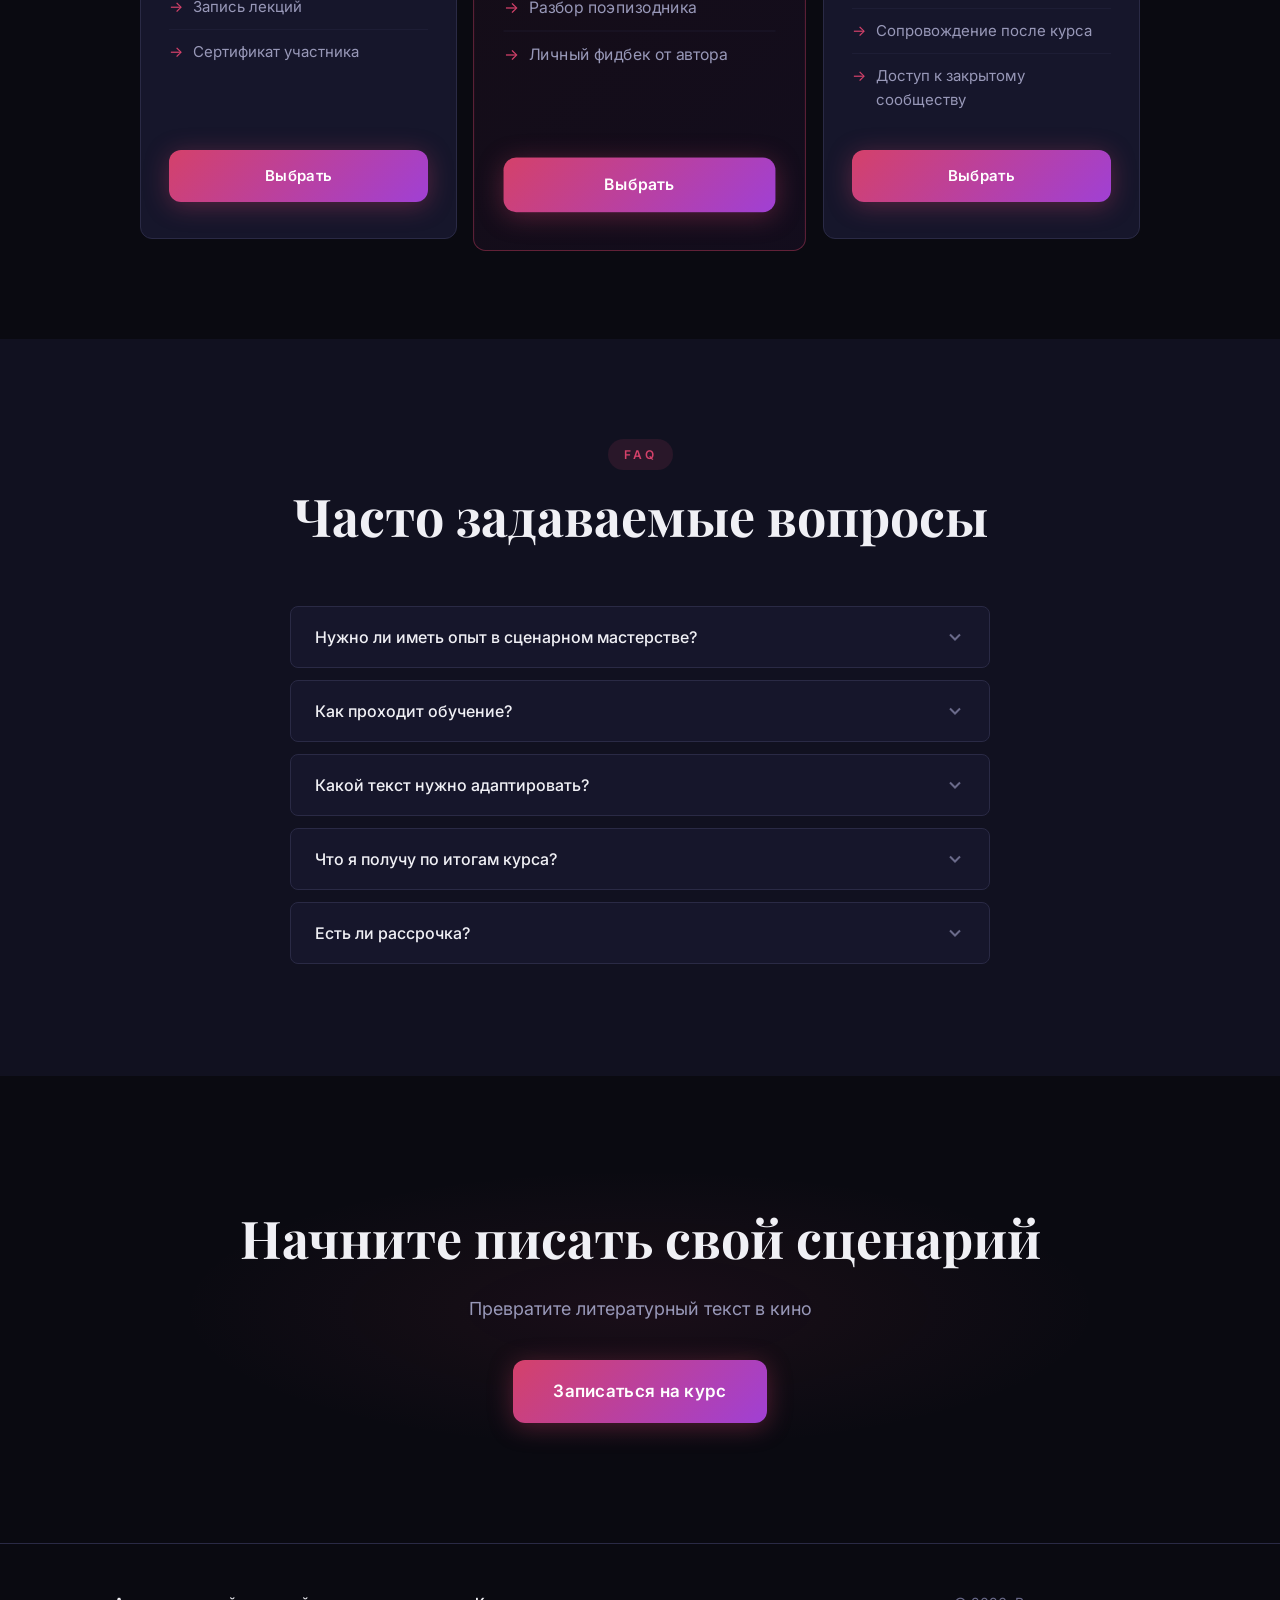
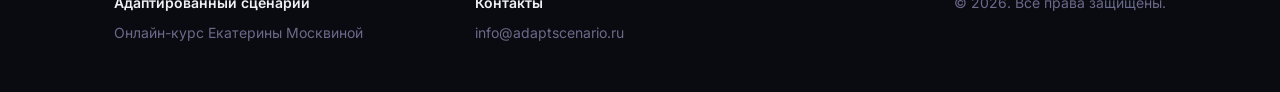
==== commit 93ca2f45: "add cinematic gallery section with film stills" ====
--- a/index.html
+++ b/index.html
@@ -199,11 +199,65 @@
         </div>
     </section>
 
+    <section class="section gallery" id="gallery">
+        <div class="container">
+            <div class="section-header">
+                <span class="section-tag">Визуальный ряд</span>
+                <h2 class="section-title">Кадры из фильмов</h2>
+                <p class="section-desc">На курсе мы разбираем приёмы киноадаптации на примерах мирового кинематографа</p>
+            </div>
+            <div class="gallery-grid">
+                <div class="gallery-card gallery-card-wide">
+                    <div class="gallery-img" style="background-image: url('https://images.unsplash.com/photo-1536440136628-849c177e76a1?w=800&q=80');">
+                        <div class="gallery-overlay">
+                            <span class="gallery-label">Киноязык и нарратив</span>
+                        </div>
+                    </div>
+                </div>
+                <div class="gallery-card">
+                    <div class="gallery-img" style="background-image: url('https://images.unsplash.com/photo-1489599849927-2ee91cede3ba?w=600&q=80');">
+                        <div class="gallery-overlay">
+                            <span class="gallery-label">Драматургия</span>
+                        </div>
+                    </div>
+                </div>
+                <div class="gallery-card">
+                    <div class="gallery-img" style="background-image: url('https://images.unsplash.com/photo-1507003211169-0a1dd7228f2d?w=600&q=80');">
+                        <div class="gallery-overlay">
+                            <span class="gallery-label">Литературный анализ</span>
+                        </div>
+                    </div>
+                </div>
+                <div class="gallery-card">
+                    <div class="gallery-img" style="background-image: url('https://images.unsplash.com/photo-1440404653325-ab127d49abc1?w=600&q=80');">
+                        <div class="gallery-overlay">
+                            <span class="gallery-label">Экранизация классики</span>
+                        </div>
+                    </div>
+                </div>
+                <div class="gallery-card">
+                    <div class="gallery-img" style="background-image: url('https://images.unsplash.com/photo-1496449903678-68ddcb189a24?w=600&q=80');">
+                        <div class="gallery-overlay">
+                            <span class="gallery-label">Современное кино</span>
+                        </div>
+                    </div>
+                </div>
+                <div class="gallery-card">
+                    <div class="gallery-img" style="background-image: url('https://images.unsplash.com/photo-1478720568477-152d9b164e26?w=600&q=80');">
+                        <div class="gallery-overlay">
+                            <span class="gallery-label">Режиссура адаптации</span>
+                        </div>
+                    </div>
+                </div>
+            </div>
+        </div>
+    </section>
+
     <section class="section author" id="author">
         <div class="container">
             <div class="author-wrapper">
                 <div class="author-image">
-                    <img src="../Sourse/photo_avtor.jpeg" alt="Екатерина Москвина" class="author-photo">
+                    <img src="Sourse/photo_avtor.jpeg" alt="Екатерина Москвина" class="author-photo">
                 </div>
                 <div class="author-info">
                     <span class="section-tag">Автор курса</span>
--- a/style.css
+++ b/style.css
@@ -493,6 +493,68 @@
 }
 
 /* ============================
+   Gallery
+   ============================ */
+.gallery {
+    background: var(--bg-primary);
+}
+
+.gallery-grid {
+    display: grid;
+    grid-template-columns: repeat(3, 1fr);
+    grid-auto-rows: 220px;
+    gap: 16px;
+}
+
+.gallery-card-wide {
+    grid-column: span 2;
+    grid-row: span 2;
+}
+
+.gallery-card {
+    border-radius: var(--radius);
+    overflow: hidden;
+    position: relative;
+    cursor: pointer;
+}
+
+.gallery-img {
+    width: 100%;
+    height: 100%;
+    background-size: cover;
+    background-position: center;
+    transition: transform 0.6s cubic-bezier(0.4, 0, 0.2, 1);
+    position: relative;
+}
+
+.gallery-card:hover .gallery-img {
+    transform: scale(1.08);
+}
+
+.gallery-overlay {
+    position: absolute;
+    inset: 0;
+    background: linear-gradient(to top, rgba(10, 10, 17, 0.85) 0%, transparent 50%);
+    display: flex;
+    align-items: flex-end;
+    padding: 24px;
+    opacity: 0;
+    transition: opacity 0.4s ease;
+}
+
+.gallery-card:hover .gallery-overlay {
+    opacity: 1;
+}
+
+.gallery-label {
+    font-size: 14px;
+    font-weight: 600;
+    letter-spacing: 0.5px;
+    color: #fff;
+    text-shadow: 0 2px 8px rgba(0, 0, 0, 0.5);
+}
+
+/* ============================
    Author
    ============================ */
 .author {
@@ -830,6 +892,10 @@
    Responsive
    ============================ */
 @media (max-width: 1024px) {
+    .gallery-grid {
+        grid-template-columns: repeat(2, 1fr);
+    }
+
     .about-grid,
     .pricing-grid {
         grid-template-columns: repeat(2, 1fr);
@@ -853,6 +919,16 @@
 }
 
 @media (max-width: 768px) {
+    .gallery-grid {
+        grid-template-columns: 1fr;
+        grid-auto-rows: 200px;
+    }
+
+    .gallery-card-wide {
+        grid-column: span 1;
+        grid-row: span 1;
+    }
+
     .section {
         padding: 64px 0;
     }
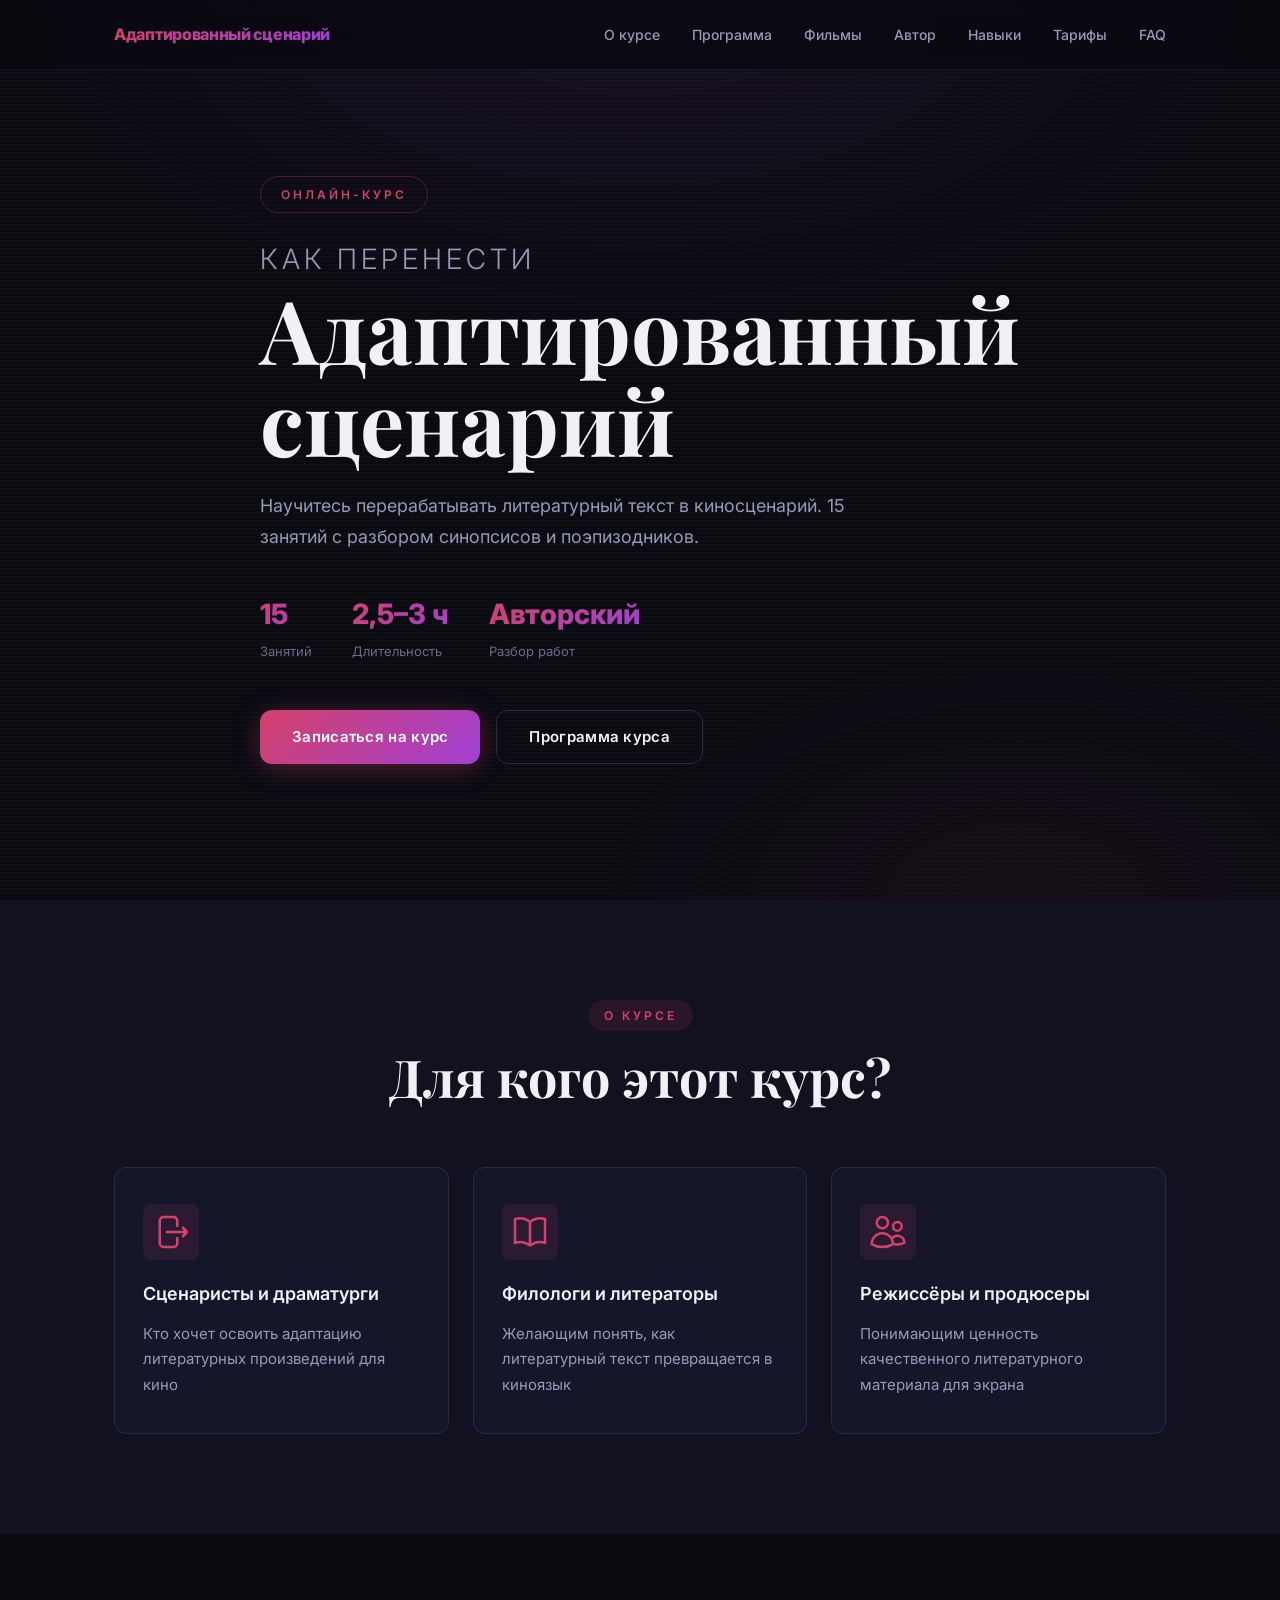
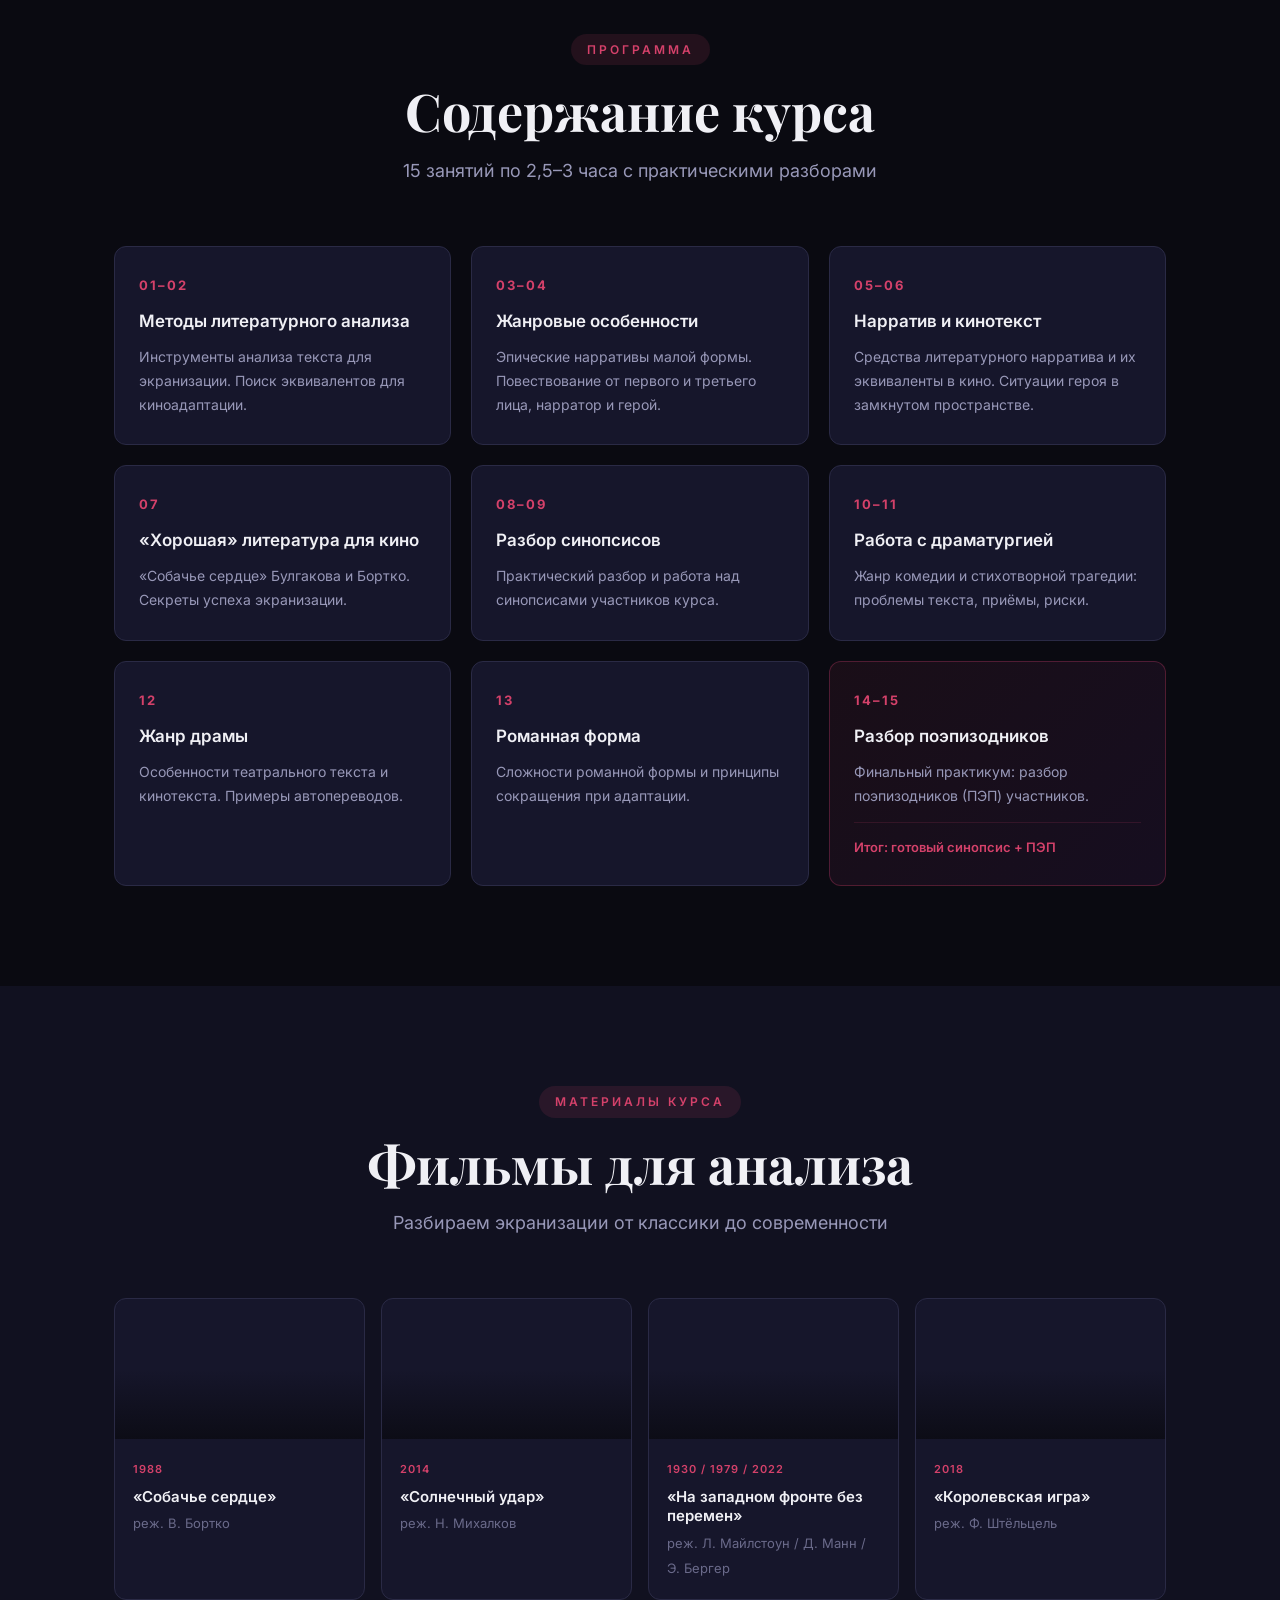
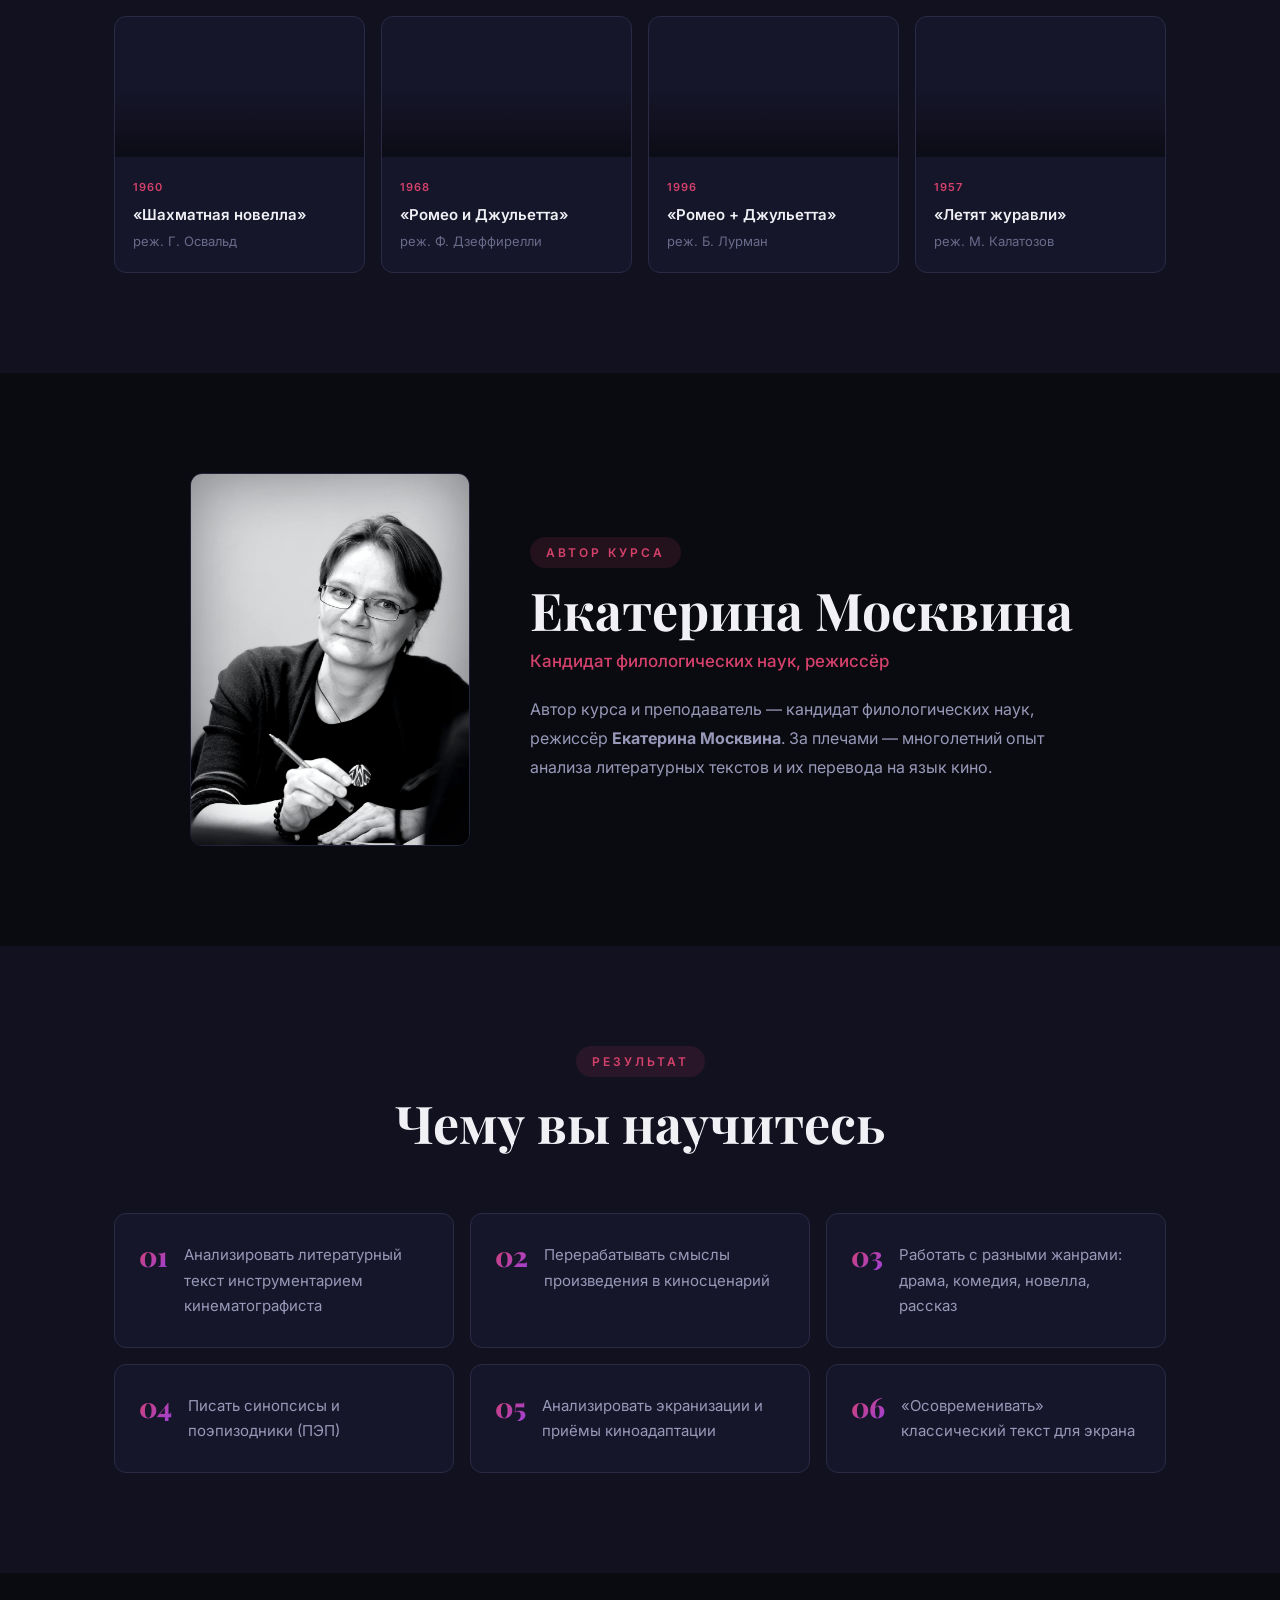
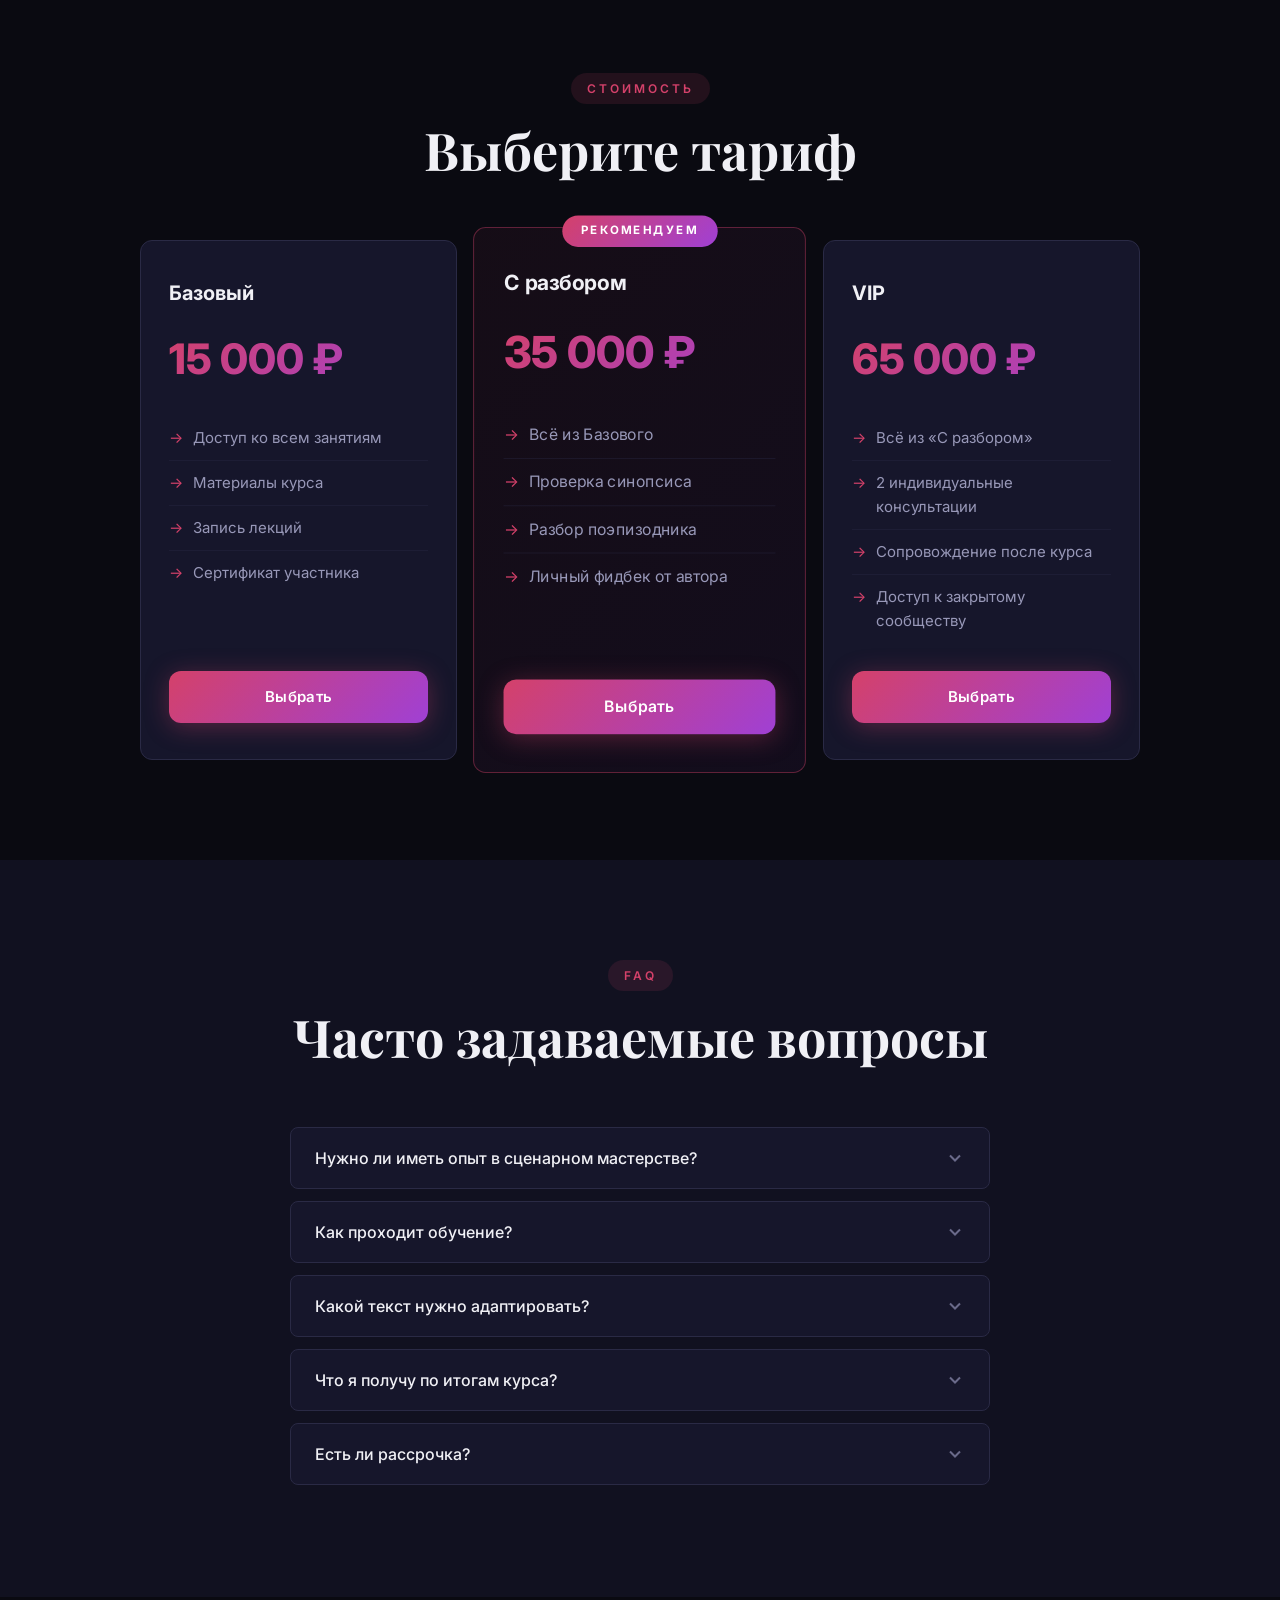
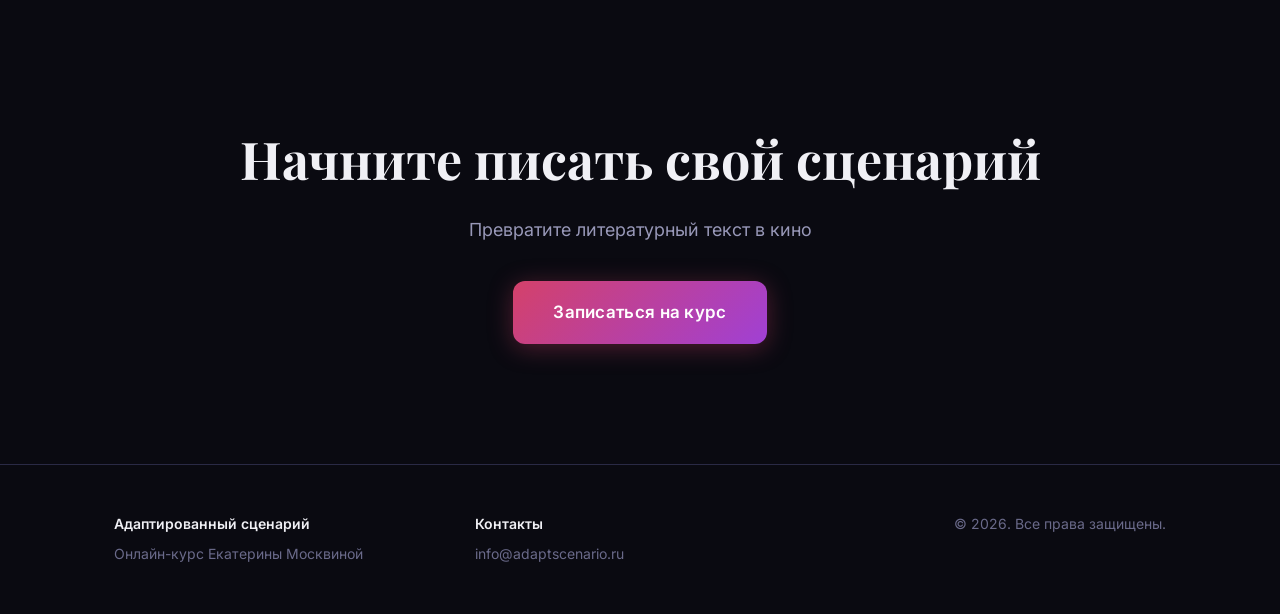
==== commit d68a9d69: "integrate cinematic images into hero, films grid, and cta sections" ====
--- a/index.html
+++ b/index.html
@@ -19,6 +19,7 @@
             <ul class="nav-links">
                 <li><a href="#about">О курсе</a></li>
                 <li><a href="#program">Программа</a></li>
+                <li><a href="#films">Фильмы</a></li>
                 <li><a href="#author">Автор</a></li>
                 <li><a href="#skills">Навыки</a></li>
                 <li><a href="#pricing">Тарифы</a></li>
@@ -28,8 +29,8 @@
     </nav>
 
     <section class="hero">
+        <div class="hero-bg" style="background-image: url('https://images.unsplash.com/photo-1536440136628-849c177e76a1?w=1400&q=80');"></div>
         <div class="hero-overlay"></div>
-        <div class="hero-bg-vignette"></div>
         <div class="container">
             <div class="hero-badge">Онлайн-курс</div>
             <h1 class="hero-title">
@@ -153,100 +154,87 @@
             <div class="section-header">
                 <span class="section-tag">Материалы курса</span>
                 <h2 class="section-title">Фильмы для анализа</h2>
-            </div>
-            <div class="films-list">
-                <div class="film-item">
-                    <span class="film-year">1988</span>
-                    <span class="film-name">«Собачье сердце»</span>
-                    <span class="film-director">реж. В. Бортко</span>
-                </div>
-                <div class="film-item">
-                    <span class="film-year">2014</span>
-                    <span class="film-name">«Солнечный удар»</span>
-                    <span class="film-director">реж. Н. Михалков</span>
-                </div>
-                <div class="film-item">
-                    <span class="film-year">1930 / 1979 / 2022</span>
-                    <span class="film-name">«На западном фронте без перемен»</span>
-                    <span class="film-director">реж. Л. Майлстоун / Д. Манн / Э. Бергер</span>
-                </div>
-                <div class="film-item">
-                    <span class="film-year">2018</span>
-                    <span class="film-name">«Королевская игра»</span>
-                    <span class="film-director">реж. Ф. Штёльцель</span>
-                </div>
-                <div class="film-item">
-                    <span class="film-year">1960</span>
-                    <span class="film-name">«Шахматная новелла»</span>
-                    <span class="film-director">реж. Г. Освальд</span>
-                </div>
-                <div class="film-item">
-                    <span class="film-year">1968</span>
-                    <span class="film-name">«Ромео и Джульетта»</span>
-                    <span class="film-director">реж. Ф. Дзеффирелли</span>
-                </div>
-                <div class="film-item">
-                    <span class="film-year">1996</span>
-                    <span class="film-name">«Ромео + Джульетта»</span>
-                    <span class="film-director">реж. Б. Лурман</span>
-                </div>
-                <div class="film-item">
-                    <span class="film-year">1957</span>
-                    <span class="film-name">«Летят журавли»</span>
-                    <span class="film-director">реж. М. Калатозов</span>
-                </div>
-            </div>
-        </div>
-    </section>
-
-    <section class="section gallery" id="gallery">
-        <div class="container">
-            <div class="section-header">
-                <span class="section-tag">Визуальный ряд</span>
-                <h2 class="section-title">Кадры из фильмов</h2>
-                <p class="section-desc">На курсе мы разбираем приёмы киноадаптации на примерах мирового кинематографа</p>
-            </div>
-            <div class="gallery-grid">
-                <div class="gallery-card gallery-card-wide">
-                    <div class="gallery-img" style="background-image: url('https://images.unsplash.com/photo-1536440136628-849c177e76a1?w=800&q=80');">
-                        <div class="gallery-overlay">
-                            <span class="gallery-label">Киноязык и нарратив</span>
-                        </div>
-                    </div>
-                </div>
-                <div class="gallery-card">
-                    <div class="gallery-img" style="background-image: url('https://images.unsplash.com/photo-1489599849927-2ee91cede3ba?w=600&q=80');">
-                        <div class="gallery-overlay">
-                            <span class="gallery-label">Драматургия</span>
-                        </div>
-                    </div>
-                </div>
-                <div class="gallery-card">
-                    <div class="gallery-img" style="background-image: url('https://images.unsplash.com/photo-1507003211169-0a1dd7228f2d?w=600&q=80');">
-                        <div class="gallery-overlay">
-                            <span class="gallery-label">Литературный анализ</span>
-                        </div>
-                    </div>
-                </div>
-                <div class="gallery-card">
-                    <div class="gallery-img" style="background-image: url('https://images.unsplash.com/photo-1440404653325-ab127d49abc1?w=600&q=80');">
-                        <div class="gallery-overlay">
-                            <span class="gallery-label">Экранизация классики</span>
-                        </div>
-                    </div>
-                </div>
-                <div class="gallery-card">
-                    <div class="gallery-img" style="background-image: url('https://images.unsplash.com/photo-1496449903678-68ddcb189a24?w=600&q=80');">
-                        <div class="gallery-overlay">
-                            <span class="gallery-label">Современное кино</span>
-                        </div>
-                    </div>
-                </div>
-                <div class="gallery-card">
-                    <div class="gallery-img" style="background-image: url('https://images.unsplash.com/photo-1478720568477-152d9b164e26?w=600&q=80');">
-                        <div class="gallery-overlay">
-                            <span class="gallery-label">Режиссура адаптации</span>
-                        </div>
+                <p class="section-desc">Разбираем экранизации от классики до современности</p>
+            </div>
+            <div class="films-grid">
+                <div class="film-card">
+                    <div class="film-card-img" style="background-image: url('https://images.unsplash.com/photo-1518895949257-7621c3c786d7?w=400&q=80');">
+                        <div class="film-card-overlay"></div>
+                    </div>
+                    <div class="film-card-info">
+                        <span class="film-card-year">1988</span>
+                        <h3 class="film-card-title">«Собачье сердце»</h3>
+                        <span class="film-card-director">реж. В. Бортко</span>
+                    </div>
+                </div>
+                <div class="film-card">
+                    <div class="film-card-img" style="background-image: url('https://images.unsplash.com/photo-1509042239860-f550ce710b93?w=400&q=80');">
+                        <div class="film-card-overlay"></div>
+                    </div>
+                    <div class="film-card-info">
+                        <span class="film-card-year">2014</span>
+                        <h3 class="film-card-title">«Солнечный удар»</h3>
+                        <span class="film-card-director">реж. Н. Михалков</span>
+                    </div>
+                </div>
+                <div class="film-card">
+                    <div class="film-card-img" style="background-image: url('https://images.unsplash.com/photo-1519681393784-d120267933ba?w=400&q=80');">
+                        <div class="film-card-overlay"></div>
+                    </div>
+                    <div class="film-card-info">
+                        <span class="film-card-year">1930 / 1979 / 2022</span>
+                        <h3 class="film-card-title">«На западном фронте без перемен»</h3>
+                        <span class="film-card-director">реж. Л. Майлстоун / Д. Манн / Э. Бергер</span>
+                    </div>
+                </div>
+                <div class="film-card">
+                    <div class="film-card-img" style="background-image: url('https://images.unsplash.com/photo-1507003211169-0a1dd7228f2d?w=400&q=80');">
+                        <div class="film-card-overlay"></div>
+                    </div>
+                    <div class="film-card-info">
+                        <span class="film-card-year">2018</span>
+                        <h3 class="film-card-title">«Королевская игра»</h3>
+                        <span class="film-card-director">реж. Ф. Штёльцель</span>
+                    </div>
+                </div>
+                <div class="film-card">
+                    <div class="film-card-img" style="background-image: url('https://images.unsplash.com/photo-1440404653325-ab127d49abc1?w=400&q=80');">
+                        <div class="film-card-overlay"></div>
+                    </div>
+                    <div class="film-card-info">
+                        <span class="film-card-year">1960</span>
+                        <h3 class="film-card-title">«Шахматная новелла»</h3>
+                        <span class="film-card-director">реж. Г. Освальд</span>
+                    </div>
+                </div>
+                <div class="film-card">
+                    <div class="film-card-img" style="background-image: url('https://images.unsplash.com/photo-1489599849927-2ee91cede3ba?w=400&q=80');">
+                        <div class="film-card-overlay"></div>
+                    </div>
+                    <div class="film-card-info">
+                        <span class="film-card-year">1968</span>
+                        <h3 class="film-card-title">«Ромео и Джульетта»</h3>
+                        <span class="film-card-director">реж. Ф. Дзеффирелли</span>
+                    </div>
+                </div>
+                <div class="film-card">
+                    <div class="film-card-img" style="background-image: url('https://images.unsplash.com/photo-1496449903678-68ddcb189a24?w=400&q=80');">
+                        <div class="film-card-overlay"></div>
+                    </div>
+                    <div class="film-card-info">
+                        <span class="film-card-year">1996</span>
+                        <h3 class="film-card-title">«Ромео + Джульетта»</h3>
+                        <span class="film-card-director">реж. Б. Лурман</span>
+                    </div>
+                </div>
+                <div class="film-card">
+                    <div class="film-card-img" style="background-image: url('https://images.unsplash.com/photo-1478720568477-152d9b164e26?w=400&q=80');">
+                        <div class="film-card-overlay"></div>
+                    </div>
+                    <div class="film-card-info">
+                        <span class="film-card-year">1957</span>
+                        <h3 class="film-card-title">«Летят журавли»</h3>
+                        <span class="film-card-director">реж. М. Калатозов</span>
                     </div>
                 </div>
             </div>
@@ -408,6 +396,7 @@
     </section>
 
     <section class="section cta">
+        <div class="cta-bg" style="background-image: url('https://images.unsplash.com/photo-1489599849927-2ee91cede3ba?w=1400&q=80');"></div>
         <div class="container">
             <div class="cta-wrapper">
                 <h2 class="cta-title">Начните писать свой сценарий</h2>
--- a/style.css
+++ b/style.css
@@ -250,9 +250,26 @@
         var(--bg-primary);
 }
 
+.hero-bg {
+    position: absolute;
+    inset: 0;
+    background-size: cover;
+    background-position: center;
+    opacity: 0.3;
+    z-index: 0;
+}
+
+.hero-bg::after {
+    content: '';
+    position: absolute;
+    inset: 0;
+    background: linear-gradient(135deg, rgba(10, 10, 17, 0.6) 0%, rgba(10, 10, 17, 0.9) 50%, rgba(10, 10, 17, 1) 100%);
+}
+
 .hero-overlay {
     position: absolute;
     inset: 0;
+    z-index: 1;
     background:
         repeating-linear-gradient(0deg, transparent, transparent 2px, rgba(255, 255, 255, 0.015) 2px, rgba(255, 255, 255, 0.015) 4px);
     pointer-events: none;
@@ -271,6 +288,11 @@
     margin-bottom: 32px;
 }
 
+.hero .container {
+    position: relative;
+    z-index: 2;
+}
+
 .hero-title {
     font-family: var(--font-display);
     font-size: clamp(44px, 8vw, 88px);
@@ -451,107 +473,69 @@
     background: var(--bg-secondary);
 }
 
-.films-list {
+.films-grid {
     display: grid;
-    gap: 12px;
-    max-width: 800px;
-    margin: 0 auto;
-}
-
-.film-item {
-    display: grid;
-    grid-template-columns: 180px 1fr 200px;
-    align-items: center;
-    gap: 20px;
-    padding: 16px 20px;
+    grid-template-columns: repeat(4, 1fr);
+    gap: 16px;
+}
+
+.film-card {
+    border-radius: var(--radius);
+    overflow: hidden;
     background: var(--bg-card);
     border: 1px solid var(--border-color);
-    border-radius: var(--radius-sm);
     transition: var(--transition);
-}
-
-.film-item:hover {
-    background: var(--bg-card-hover);
-    border-color: rgba(212, 65, 106, 0.15);
-}
-
-.film-year {
-    font-size: 13px;
-    font-weight: 500;
-    color: var(--text-muted);
-}
-
-.film-name {
+    position: relative;
+}
+
+.film-card:hover {
+    transform: translateY(-6px);
+    border-color: rgba(212, 65, 106, 0.3);
+    box-shadow: 0 12px 40px rgba(0, 0, 0, 0.4);
+}
+
+.film-card-img {
+    width: 100%;
+    aspect-ratio: 16/9;
+    background-size: cover;
+    background-position: center;
+    position: relative;
+    transition: transform 0.6s ease;
+}
+
+.film-card:hover .film-card-img {
+    transform: scale(1.05);
+}
+
+.film-card-overlay {
+    position: absolute;
+    inset: 0;
+    background: linear-gradient(to top, rgba(10, 10, 17, 0.8) 0%, transparent 50%);
+}
+
+.film-card-info {
+    padding: 16px 18px 18px;
+    position: relative;
+}
+
+.film-card-year {
+    font-size: 11px;
+    font-weight: 600;
+    letter-spacing: 1px;
+    text-transform: uppercase;
+    color: var(--accent);
+}
+
+.film-card-title {
     font-size: 15px;
-    font-weight: 500;
-}
-
-.film-director {
+    font-weight: 600;
+    margin: 6px 0 4px;
+    line-height: 1.3;
+}
+
+.film-card-director {
     font-size: 13px;
     color: var(--text-muted);
-    justify-self: end;
-}
-
-/* ============================
-   Gallery
-   ============================ */
-.gallery {
-    background: var(--bg-primary);
-}
-
-.gallery-grid {
-    display: grid;
-    grid-template-columns: repeat(3, 1fr);
-    grid-auto-rows: 220px;
-    gap: 16px;
-}
-
-.gallery-card-wide {
-    grid-column: span 2;
-    grid-row: span 2;
-}
-
-.gallery-card {
-    border-radius: var(--radius);
-    overflow: hidden;
-    position: relative;
-    cursor: pointer;
-}
-
-.gallery-img {
-    width: 100%;
-    height: 100%;
-    background-size: cover;
-    background-position: center;
-    transition: transform 0.6s cubic-bezier(0.4, 0, 0.2, 1);
-    position: relative;
-}
-
-.gallery-card:hover .gallery-img {
-    transform: scale(1.08);
-}
-
-.gallery-overlay {
-    position: absolute;
-    inset: 0;
-    background: linear-gradient(to top, rgba(10, 10, 17, 0.85) 0%, transparent 50%);
-    display: flex;
-    align-items: flex-end;
-    padding: 24px;
-    opacity: 0;
-    transition: opacity 0.4s ease;
-}
-
-.gallery-card:hover .gallery-overlay {
-    opacity: 1;
-}
-
-.gallery-label {
-    font-size: 14px;
-    font-weight: 600;
-    letter-spacing: 0.5px;
-    color: #fff;
-    text-shadow: 0 2px 8px rgba(0, 0, 0, 0.5);
 }
 
 /* ============================
@@ -835,13 +819,30 @@
    ============================ */
 .cta {
     padding: 120px 0;
-    background:
-        radial-gradient(ellipse 60% 50% at 50% 50%, rgba(212, 65, 106, 0.08) 0%, transparent 60%),
-        var(--bg-primary);
+    position: relative;
+    overflow: hidden;
+    background: var(--bg-primary);
+}
+
+.cta-bg {
+    position: absolute;
+    inset: 0;
+    background-size: cover;
+    background-position: center;
+    opacity: 0.15;
+}
+
+.cta-bg::after {
+    content: '';
+    position: absolute;
+    inset: 0;
+    background: linear-gradient(135deg, rgba(10, 10, 17, 0.9), rgba(10, 10, 17, 0.95));
 }
 
 .cta-wrapper {
     text-align: center;
+    position: relative;
+    z-index: 1;
 }
 
 .cta-title {
@@ -892,8 +893,8 @@
    Responsive
    ============================ */
 @media (max-width: 1024px) {
-    .gallery-grid {
-        grid-template-columns: repeat(2, 1fr);
+    .films-grid {
+        grid-template-columns: repeat(3, 1fr);
     }
 
     .about-grid,
@@ -919,16 +920,6 @@
 }
 
 @media (max-width: 768px) {
-    .gallery-grid {
-        grid-template-columns: 1fr;
-        grid-auto-rows: 200px;
-    }
-
-    .gallery-card-wide {
-        grid-column: span 1;
-        grid-row: span 1;
-    }
-
     .section {
         padding: 64px 0;
     }
@@ -981,13 +972,8 @@
         gap: 24px;
     }
 
-    .film-item {
-        grid-template-columns: 120px 1fr;
-    }
-
-    .film-director {
-        grid-column: 1 / -1;
-        justify-self: start;
+    .films-grid {
+        grid-template-columns: repeat(2, 1fr);
     }
 
     .footer-grid {
@@ -1001,6 +987,10 @@
 }
 
 @media (max-width: 480px) {
+    .films-grid {
+        grid-template-columns: 1fr;
+    }
+
     .hero-meta {
         flex-direction: column;
         gap: 16px;
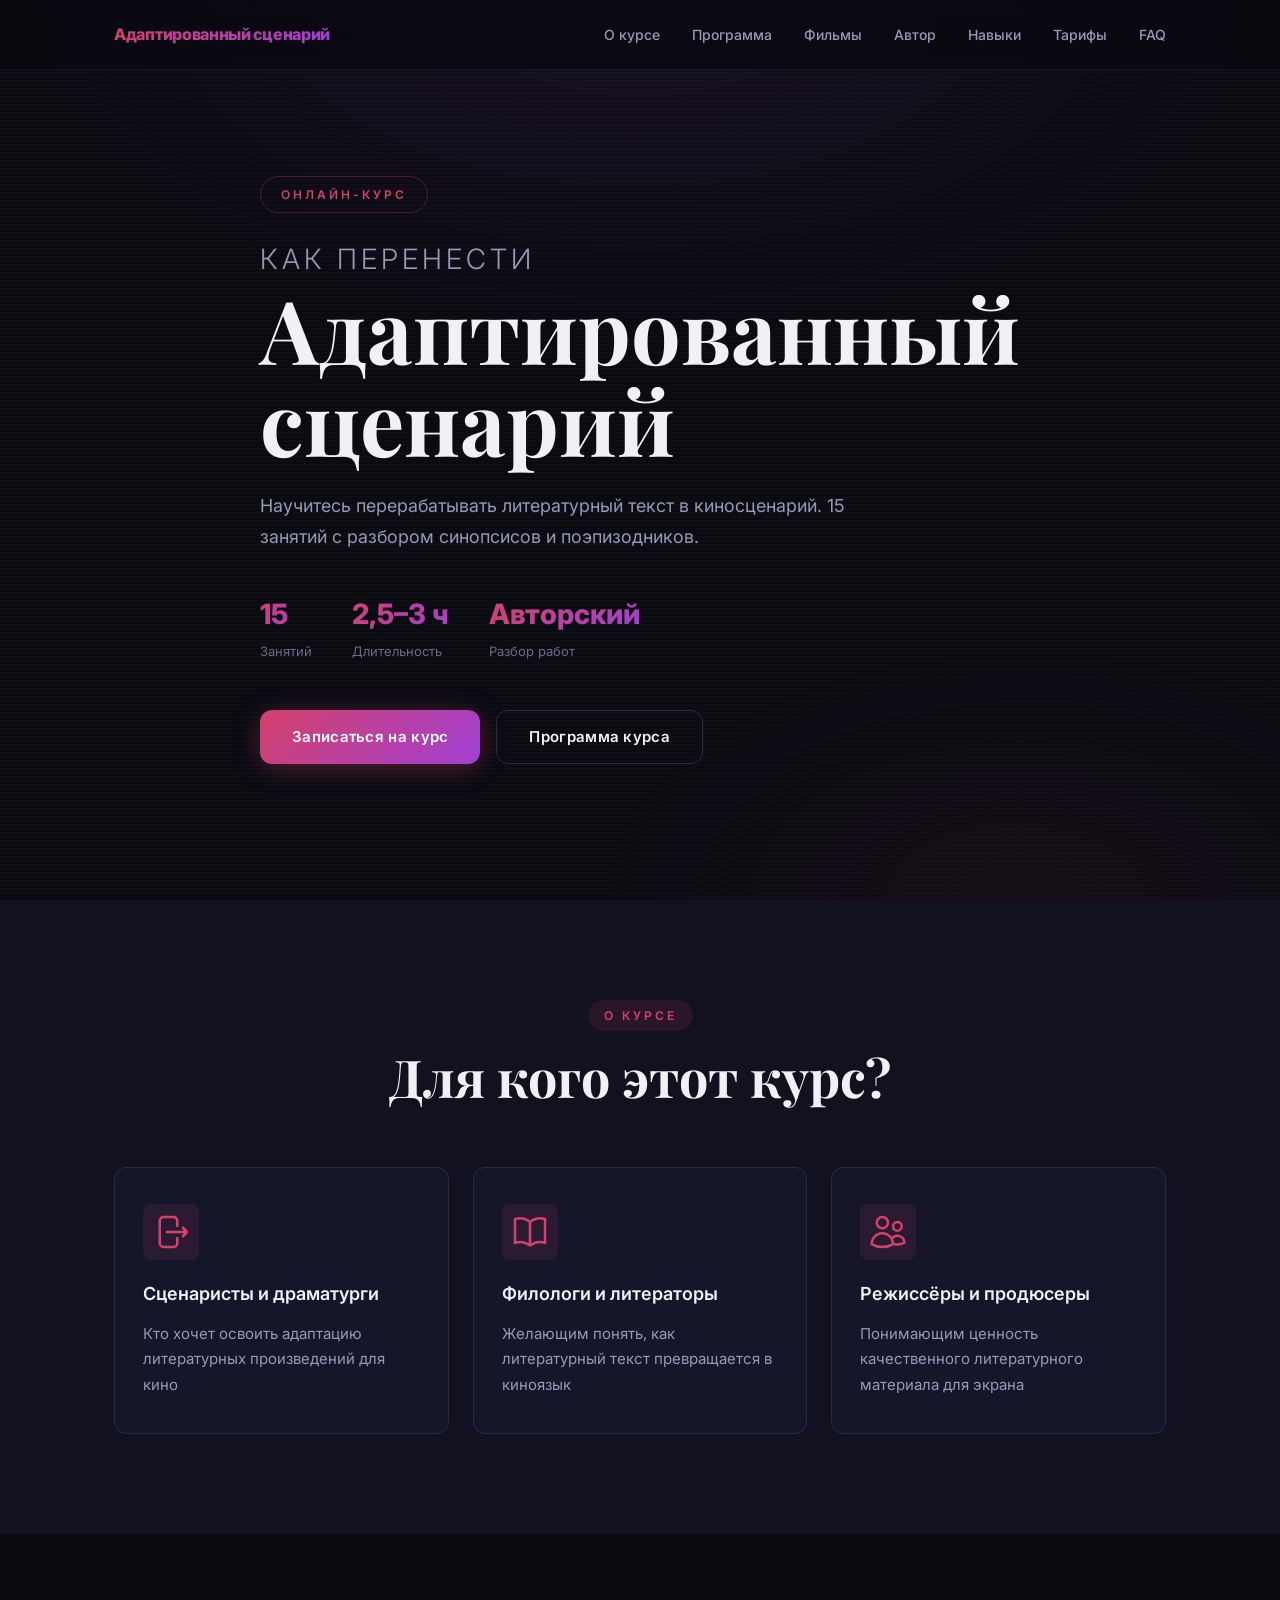
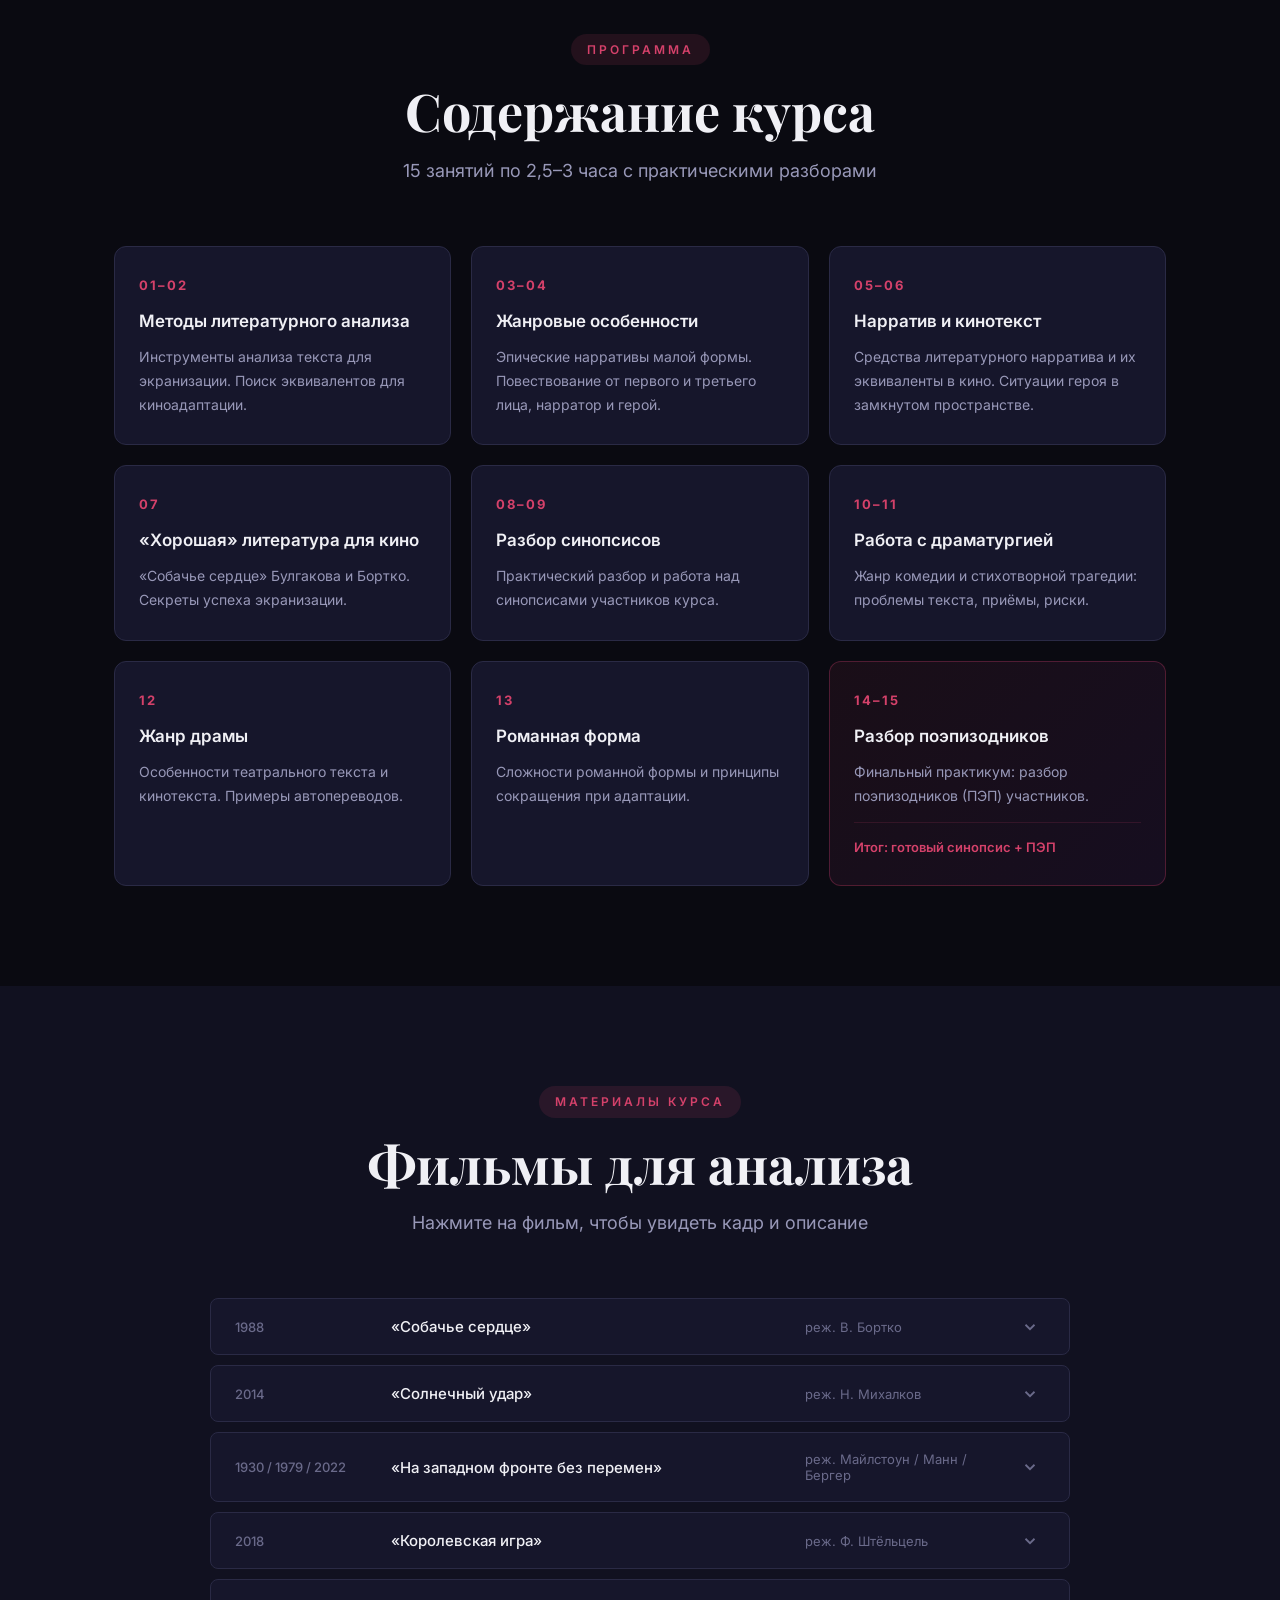
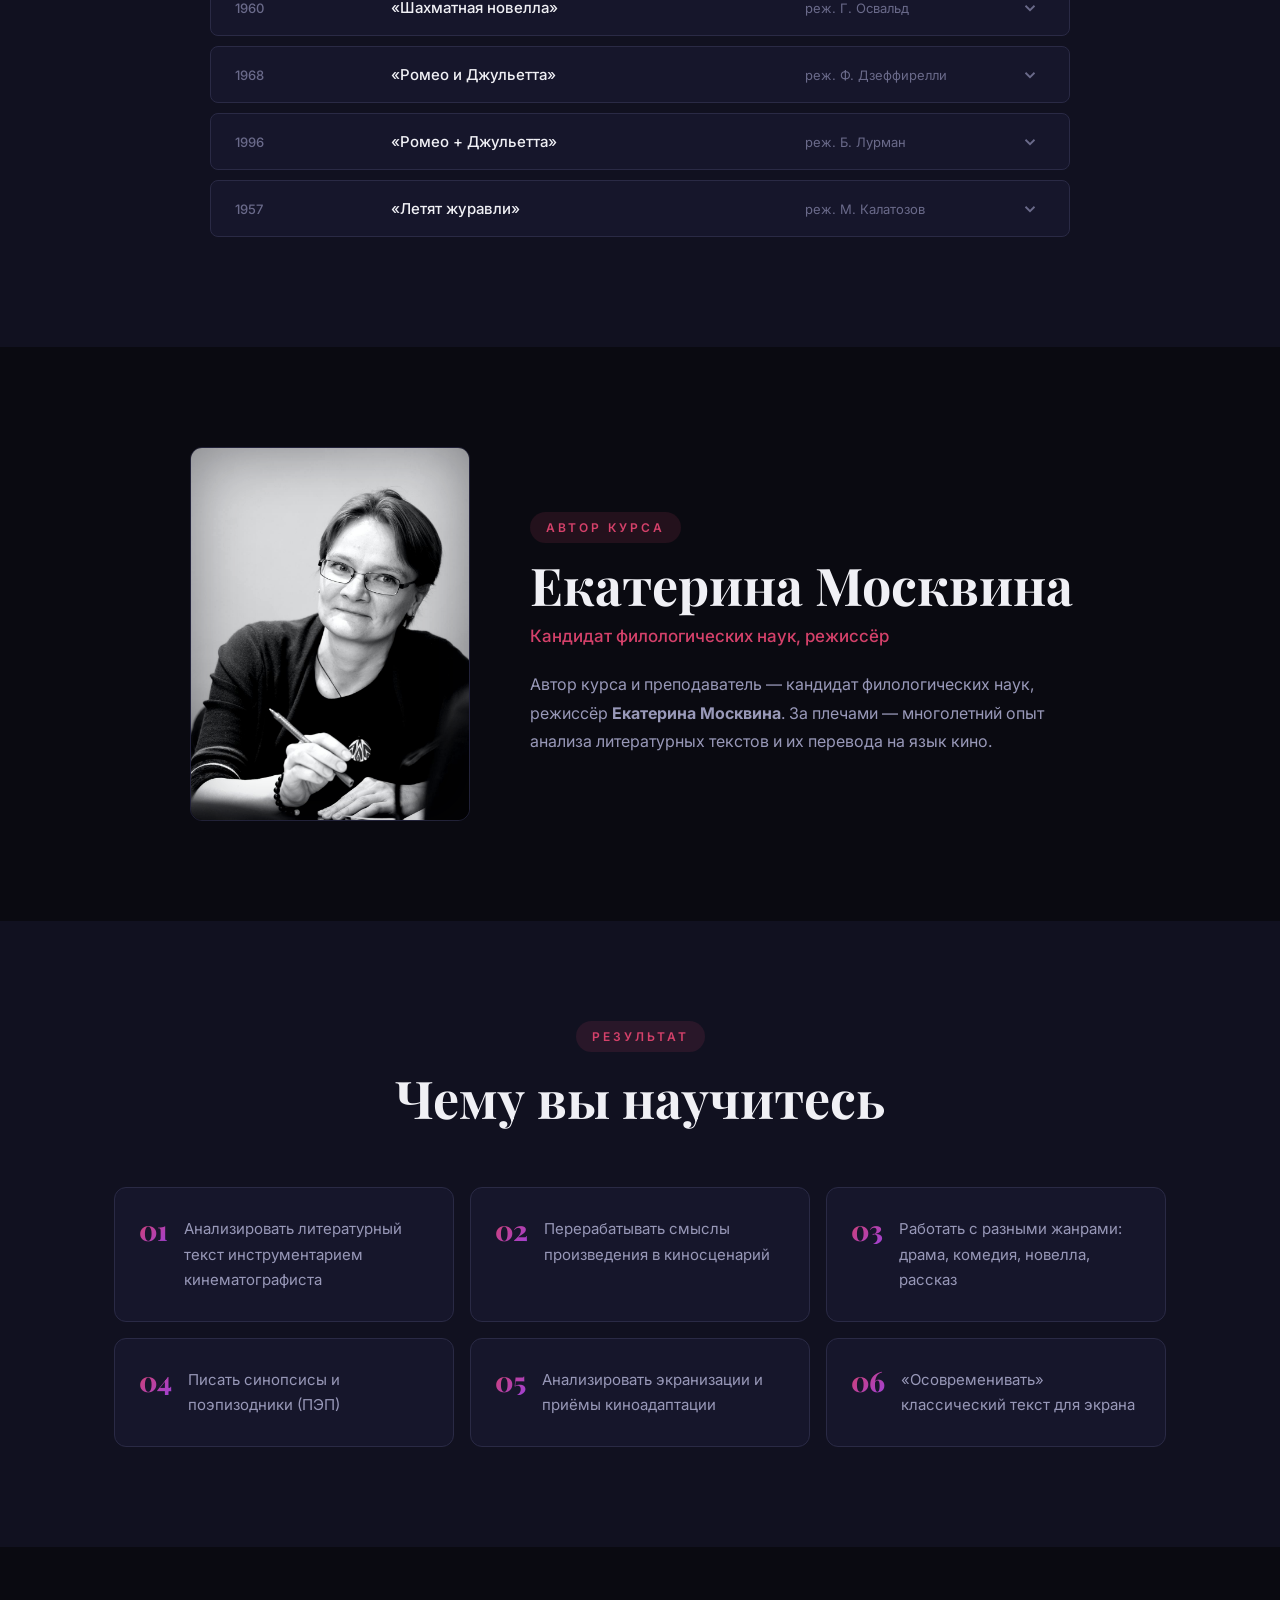
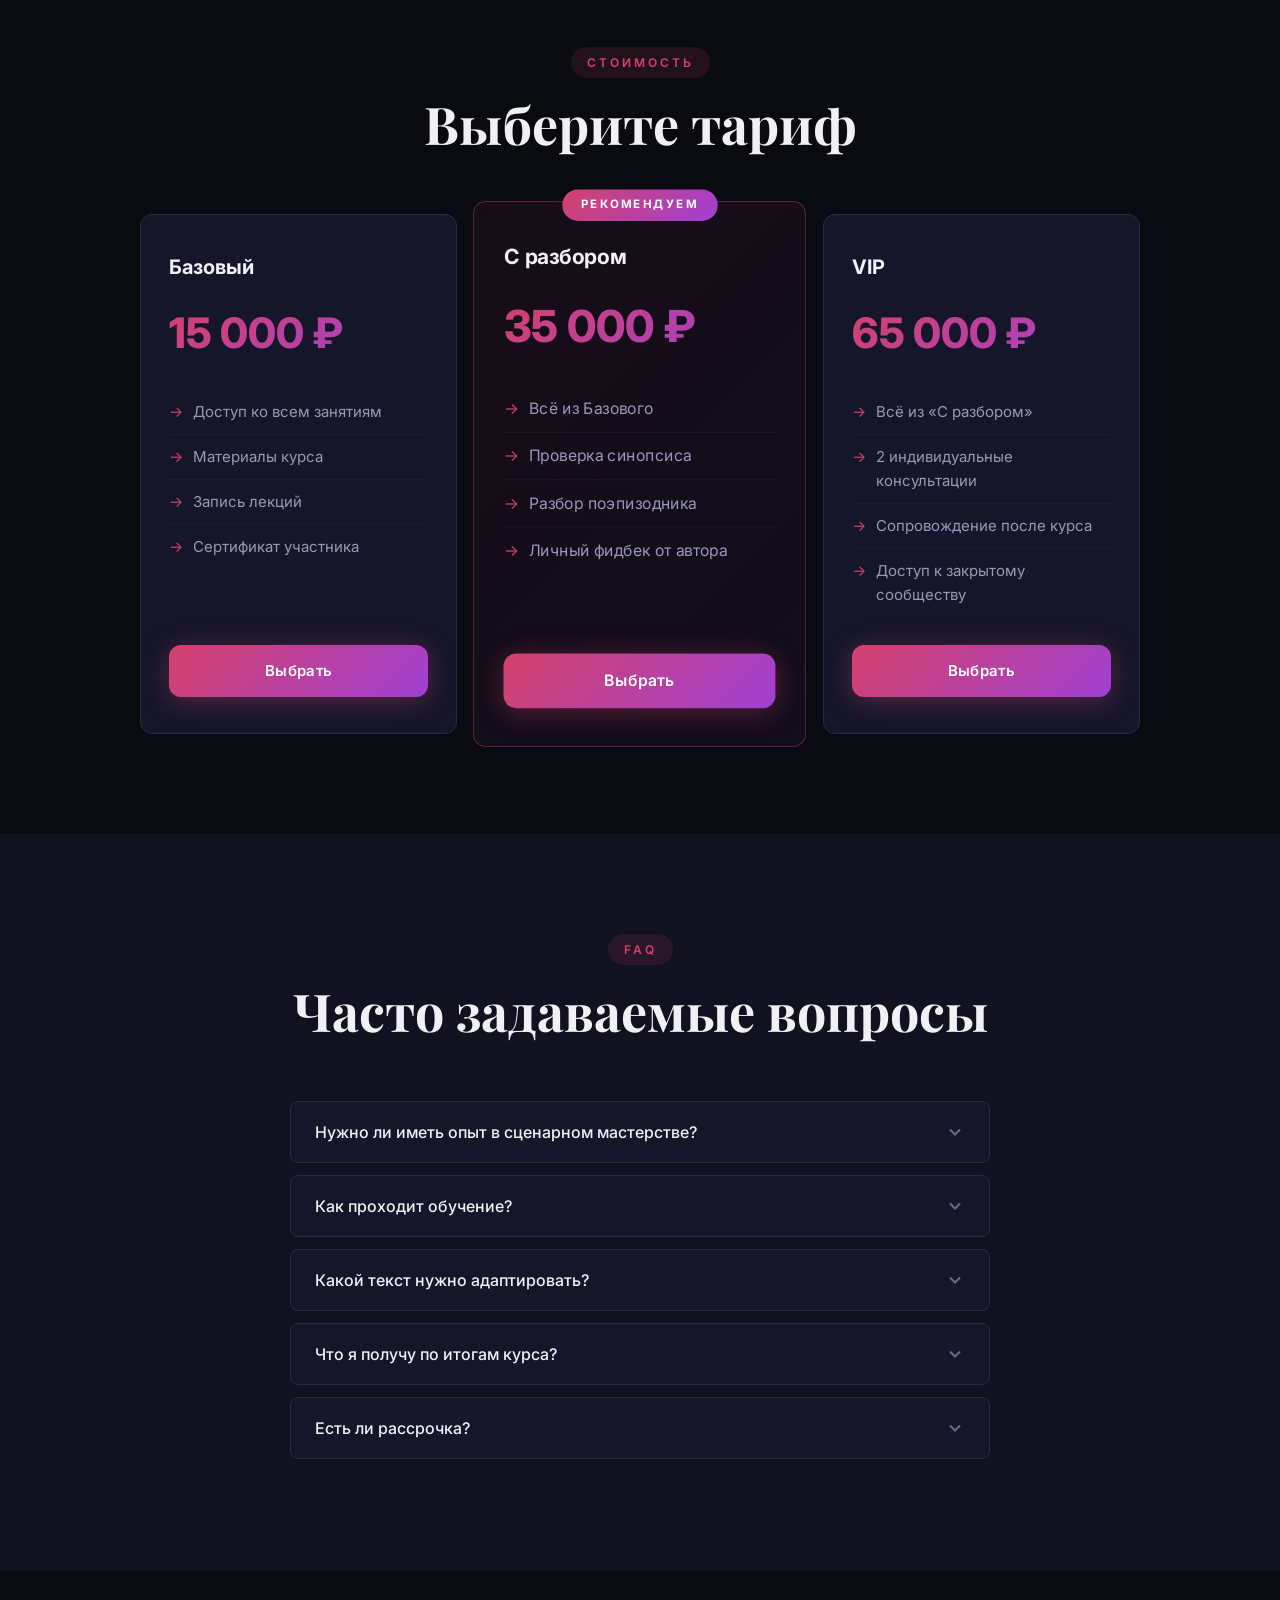
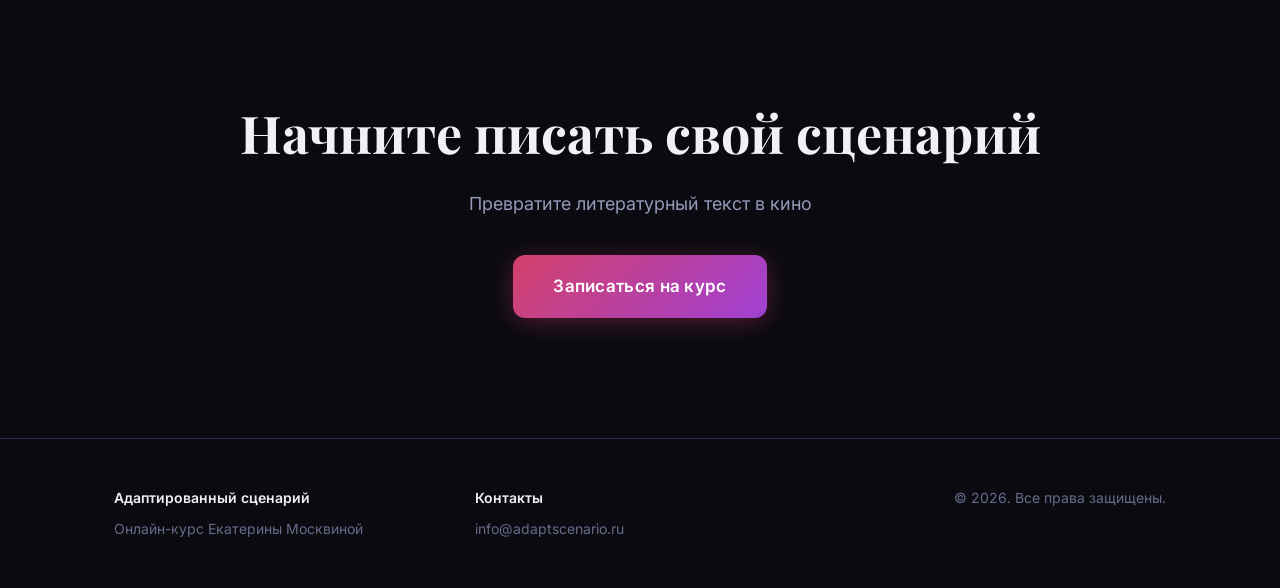
==== commit 850d7e93: "films section: accordion with image + description on click" ====
--- a/index.html
+++ b/index.html
@@ -154,87 +154,119 @@
             <div class="section-header">
                 <span class="section-tag">Материалы курса</span>
                 <h2 class="section-title">Фильмы для анализа</h2>
-                <p class="section-desc">Разбираем экранизации от классики до современности</p>
-            </div>
-            <div class="films-grid">
-                <div class="film-card">
-                    <div class="film-card-img" style="background-image: url('https://images.unsplash.com/photo-1518895949257-7621c3c786d7?w=400&q=80');">
-                        <div class="film-card-overlay"></div>
-                    </div>
-                    <div class="film-card-info">
-                        <span class="film-card-year">1988</span>
-                        <h3 class="film-card-title">«Собачье сердце»</h3>
-                        <span class="film-card-director">реж. В. Бортко</span>
-                    </div>
-                </div>
-                <div class="film-card">
-                    <div class="film-card-img" style="background-image: url('https://images.unsplash.com/photo-1509042239860-f550ce710b93?w=400&q=80');">
-                        <div class="film-card-overlay"></div>
-                    </div>
-                    <div class="film-card-info">
-                        <span class="film-card-year">2014</span>
-                        <h3 class="film-card-title">«Солнечный удар»</h3>
-                        <span class="film-card-director">реж. Н. Михалков</span>
-                    </div>
-                </div>
-                <div class="film-card">
-                    <div class="film-card-img" style="background-image: url('https://images.unsplash.com/photo-1519681393784-d120267933ba?w=400&q=80');">
-                        <div class="film-card-overlay"></div>
-                    </div>
-                    <div class="film-card-info">
-                        <span class="film-card-year">1930 / 1979 / 2022</span>
-                        <h3 class="film-card-title">«На западном фронте без перемен»</h3>
-                        <span class="film-card-director">реж. Л. Майлстоун / Д. Манн / Э. Бергер</span>
-                    </div>
-                </div>
-                <div class="film-card">
-                    <div class="film-card-img" style="background-image: url('https://images.unsplash.com/photo-1507003211169-0a1dd7228f2d?w=400&q=80');">
-                        <div class="film-card-overlay"></div>
-                    </div>
-                    <div class="film-card-info">
-                        <span class="film-card-year">2018</span>
-                        <h3 class="film-card-title">«Королевская игра»</h3>
-                        <span class="film-card-director">реж. Ф. Штёльцель</span>
-                    </div>
-                </div>
-                <div class="film-card">
-                    <div class="film-card-img" style="background-image: url('https://images.unsplash.com/photo-1440404653325-ab127d49abc1?w=400&q=80');">
-                        <div class="film-card-overlay"></div>
-                    </div>
-                    <div class="film-card-info">
-                        <span class="film-card-year">1960</span>
-                        <h3 class="film-card-title">«Шахматная новелла»</h3>
-                        <span class="film-card-director">реж. Г. Освальд</span>
-                    </div>
-                </div>
-                <div class="film-card">
-                    <div class="film-card-img" style="background-image: url('https://images.unsplash.com/photo-1489599849927-2ee91cede3ba?w=400&q=80');">
-                        <div class="film-card-overlay"></div>
-                    </div>
-                    <div class="film-card-info">
-                        <span class="film-card-year">1968</span>
-                        <h3 class="film-card-title">«Ромео и Джульетта»</h3>
-                        <span class="film-card-director">реж. Ф. Дзеффирелли</span>
-                    </div>
-                </div>
-                <div class="film-card">
-                    <div class="film-card-img" style="background-image: url('https://images.unsplash.com/photo-1496449903678-68ddcb189a24?w=400&q=80');">
-                        <div class="film-card-overlay"></div>
-                    </div>
-                    <div class="film-card-info">
-                        <span class="film-card-year">1996</span>
-                        <h3 class="film-card-title">«Ромео + Джульетта»</h3>
-                        <span class="film-card-director">реж. Б. Лурман</span>
-                    </div>
-                </div>
-                <div class="film-card">
-                    <div class="film-card-img" style="background-image: url('https://images.unsplash.com/photo-1478720568477-152d9b164e26?w=400&q=80');">
-                        <div class="film-card-overlay"></div>
-                    </div>
-                    <div class="film-card-info">
-                        <span class="film-card-year">1957</span>
-                        <h3 class="film-card-title">«Летят журавли»</h3>
-                        <span class="film-card-director">реж. М. Калатозов</span>
+                <p class="section-desc">Нажмите на фильм, чтобы увидеть кадр и описание</p>
+            </div>
+            <div class="films-accordion">
+                <div class="film-acc-item">
+                    <button class="film-acc-header">
+                        <span class="film-acc-year">1988</span>
+                        <span class="film-acc-name">«Собачье сердце»</span>
+                        <span class="film-acc-director">реж. В. Бортко</span>
+                        <svg class="film-acc-arrow" width="18" height="18" viewBox="0 0 20 20" fill="none" stroke="currentColor" stroke-width="2"><path d="M5 7.5l5 5 5-5"/></svg>
+                    </button>
+                    <div class="film-acc-body">
+                        <div class="film-acc-img" style="background-image: url('https://images.unsplash.com/photo-1518895949257-7621c3c786d7?w=600&q=80');"></div>
+                        <div class="film-acc-desc">
+                            <p>Разбор экранизации Михаила Булгакова Владимиром Бортко. Анализ причин успеха переноса сатирической прозы на экран, работа с диалогом и визуальной метафорой.</p>
+                        </div>
+                    </div>
+                </div>
+                <div class="film-acc-item">
+                    <button class="film-acc-header">
+                        <span class="film-acc-year">2014</span>
+                        <span class="film-acc-name">«Солнечный удар»</span>
+                        <span class="film-acc-director">реж. Н. Михалков</span>
+                        <svg class="film-acc-arrow" width="18" height="18" viewBox="0 0 20 20" fill="none" stroke="currentColor" stroke-width="2"><path d="M5 7.5l5 5 5-5"/></svg>
+                    </button>
+                    <div class="film-acc-body">
+                        <div class="film-acc-img" style="background-image: url('https://images.unsplash.com/photo-1509042239860-f550ce710b93?w=600&q=80');"></div>
+                        <div class="film-acc-desc">
+                            <p>Экранизация прозы Ивана Бунина. Как нарратив от третьего лица переводится в визуальный ряд, приёмы создания атмосферы и внутреннего мира героя.</p>
+                        </div>
+                    </div>
+                </div>
+                <div class="film-acc-item">
+                    <button class="film-acc-header">
+                        <span class="film-acc-year">1930 / 1979 / 2022</span>
+                        <span class="film-acc-name">«На западном фронте без перемен»</span>
+                        <span class="film-acc-director">реж. Майлстоун / Манн / Бергер</span>
+                        <svg class="film-acc-arrow" width="18" height="18" viewBox="0 0 20 20" fill="none" stroke="currentColor" stroke-width="2"><path d="M5 7.5l5 5 5-5"/></svg>
+                    </button>
+                    <div class="film-acc-body">
+                        <div class="film-acc-img" style="background-image: url('https://images.unsplash.com/photo-1519681393784-d120267933ba?w=600&q=80');"></div>
+                        <div class="film-acc-desc">
+                            <p>Сравнение трёх экранизаций романа Ремарка. Эволюция киноязыка от классического Голливуда до современного реализма — как менялись приёмы адаптации.</p>
+                        </div>
+                    </div>
+                </div>
+                <div class="film-acc-item">
+                    <button class="film-acc-header">
+                        <span class="film-acc-year">2018</span>
+                        <span class="film-acc-name">«Королевская игра»</span>
+                        <span class="film-acc-director">реж. Ф. Штёльцель</span>
+                        <svg class="film-acc-arrow" width="18" height="18" viewBox="0 0 20 20" fill="none" stroke="currentColor" stroke-width="2"><path d="M5 7.5l5 5 5-5"/></svg>
+                    </button>
+                    <div class="film-acc-body">
+                        <div class="film-acc-img" style="background-image: url('https://images.unsplash.com/photo-1507003211169-0a1dd7228f2d?w=600&q=80');"></div>
+                        <div class="film-acc-desc">
+                            <p>Экранизация новеллы Стефана Цвейга. Приёмы перевода замкнутого пространства в визуальный нарратив, работа с внутренним монологом героя.</p>
+                        </div>
+                    </div>
+                </div>
+                <div class="film-acc-item">
+                    <button class="film-acc-header">
+                        <span class="film-acc-year">1960</span>
+                        <span class="film-acc-name">«Шахматная новелла»</span>
+                        <span class="film-acc-director">реж. Г. Освальд</span>
+                        <svg class="film-acc-arrow" width="18" height="18" viewBox="0 0 20 20" fill="none" stroke="currentColor" stroke-width="2"><path d="M5 7.5l5 5 5-5"/></svg>
+                    </button>
+                    <div class="film-acc-body">
+                        <div class="film-acc-img" style="background-image: url('https://images.unsplash.com/photo-1440404653325-ab127d49abc1?w=600&q=80');"></div>
+                        <div class="film-acc-desc">
+                            <p>Ранняя экранизация Цвейга. Сравнение подходов к адаптации одного литературного источника разными режиссёрами и кинематографическими школами.</p>
+                        </div>
+                    </div>
+                </div>
+                <div class="film-acc-item">
+                    <button class="film-acc-header">
+                        <span class="film-acc-year">1968</span>
+                        <span class="film-acc-name">«Ромео и Джульетта»</span>
+                        <span class="film-acc-director">реж. Ф. Дзеффирелли</span>
+                        <svg class="film-acc-arrow" width="18" height="18" viewBox="0 0 20 20" fill="none" stroke="currentColor" stroke-width="2"><path d="M5 7.5l5 5 5-5"/></svg>
+                    </button>
+                    <div class="film-acc-body">
+                        <div class="film-acc-img" style="background-image: url('https://images.unsplash.com/photo-1489599849927-2ee91cede3ba?w=600&q=80');"></div>
+                        <div class="film-acc-desc">
+                            <p>Классическая экранизация Шекспира. Работа с поэтическим текстом и стихотворной трагедией, поиск визуальных эквивалентов для метафор.</p>
+                        </div>
+                    </div>
+                </div>
+                <div class="film-acc-item">
+                    <button class="film-acc-header">
+                        <span class="film-acc-year">1996</span>
+                        <span class="film-acc-name">«Ромео + Джульетта»</span>
+                        <span class="film-acc-director">реж. Б. Лурман</span>
+                        <svg class="film-acc-arrow" width="18" height="18" viewBox="0 0 20 20" fill="none" stroke="currentColor" stroke-width="2"><path d="M5 7.5l5 5 5-5"/></svg>
+                    </button>
+                    <div class="film-acc-body">
+                        <div class="film-acc-img" style="background-image: url('https://images.unsplash.com/photo-1496449903678-68ddcb189a24?w=600&q=80');"></div>
+                        <div class="film-acc-desc">
+                            <p>Постмодернистская адаптация. Осовременивание классического текста через визуальный стиль, монтаж и музыкальное сопровождение при сохранении оригинала.</p>
+                        </div>
+                    </div>
+                </div>
+                <div class="film-acc-item">
+                    <button class="film-acc-header">
+                        <span class="film-acc-year">1957</span>
+                        <span class="film-acc-name">«Летят журавли»</span>
+                        <span class="film-acc-director">реж. М. Калатозов</span>
+                        <svg class="film-acc-arrow" width="18" height="18" viewBox="0 0 20 20" fill="none" stroke="currentColor" stroke-width="2"><path d="M5 7.5l5 5 5-5"/></svg>
+                    </button>
+                    <div class="film-acc-body">
+                        <div class="film-acc-img" style="background-image: url('https://images.unsplash.com/photo-1478720568477-152d9b164e26?w=600&q=80');"></div>
+                        <div class="film-acc-desc">
+                            <p>Экранизация пьесы Виктора Розова «Вечно живые». Пример автоперевода драматургического текста в кинотекст, приёмы расширения пространства.</p>
+                        </div>
                     </div>
                 </div>
             </div>
--- a/style.css
+++ b/style.css
@@ -467,75 +467,106 @@
 }
 
 /* ============================
-   Films
+   Films Accordion
    ============================ */
 .films {
     background: var(--bg-secondary);
 }
 
-.films-grid {
-    display: grid;
-    grid-template-columns: repeat(4, 1fr);
-    gap: 16px;
-}
-
-.film-card {
-    border-radius: var(--radius);
-    overflow: hidden;
+.films-accordion {
+    max-width: 860px;
+    margin: 0 auto;
+}
+
+.film-acc-item {
     background: var(--bg-card);
     border: 1px solid var(--border-color);
-    transition: var(--transition);
-    position: relative;
-}
-
-.film-card:hover {
-    transform: translateY(-6px);
-    border-color: rgba(212, 65, 106, 0.3);
-    box-shadow: 0 12px 40px rgba(0, 0, 0, 0.4);
-}
-
-.film-card-img {
+    border-radius: var(--radius-sm);
+    margin-bottom: 10px;
+    overflow: hidden;
+    transition: var(--transition);
+}
+
+.film-acc-item:hover {
+    border-color: rgba(212, 65, 106, 0.2);
+}
+
+.film-acc-header {
     width: 100%;
-    aspect-ratio: 16/9;
+    display: grid;
+    grid-template-columns: 140px 1fr 200px 24px;
+    align-items: center;
+    gap: 16px;
+    padding: 18px 24px;
+    background: none;
+    border: none;
+    color: var(--text-primary);
+    cursor: pointer;
+    font-family: var(--font-sans);
+    font-size: 15px;
+    text-align: left;
+    transition: var(--transition);
+}
+
+.film-acc-header:hover {
+    color: var(--accent);
+}
+
+.film-acc-year {
+    font-size: 13px;
+    font-weight: 500;
+    color: var(--text-muted);
+    font-family: var(--font-sans);
+}
+
+.film-acc-name {
+    font-weight: 500;
+}
+
+.film-acc-director {
+    font-size: 13px;
+    color: var(--text-muted);
+}
+
+.film-acc-arrow {
+    color: var(--text-muted);
+    transition: transform 0.3s ease;
+    flex-shrink: 0;
+}
+
+.film-acc-item.active .film-acc-arrow {
+    transform: rotate(180deg);
+    color: var(--accent);
+}
+
+.film-acc-body {
+    display: grid;
+    grid-template-columns: 240px 1fr;
+    gap: 24px;
+    max-height: 0;
+    overflow: hidden;
+    transition: max-height 0.5s ease, padding 0.5s ease;
+    padding: 0 24px;
+}
+
+.film-acc-item.active .film-acc-body {
+    max-height: 400px;
+    padding: 0 24px 24px;
+}
+
+.film-acc-img {
+    width: 100%;
+    aspect-ratio: 16/10;
     background-size: cover;
     background-position: center;
-    position: relative;
-    transition: transform 0.6s ease;
-}
-
-.film-card:hover .film-card-img {
-    transform: scale(1.05);
-}
-
-.film-card-overlay {
-    position: absolute;
-    inset: 0;
-    background: linear-gradient(to top, rgba(10, 10, 17, 0.8) 0%, transparent 50%);
-}
-
-.film-card-info {
-    padding: 16px 18px 18px;
-    position: relative;
-}
-
-.film-card-year {
-    font-size: 11px;
-    font-weight: 600;
-    letter-spacing: 1px;
-    text-transform: uppercase;
-    color: var(--accent);
-}
-
-.film-card-title {
+    border-radius: var(--radius-sm);
+    transition: var(--transition);
+}
+
+.film-acc-desc p {
+    color: var(--text-secondary);
     font-size: 15px;
-    font-weight: 600;
-    margin: 6px 0 4px;
-    line-height: 1.3;
-}
-
-.film-card-director {
-    font-size: 13px;
-    color: var(--text-muted);
+    line-height: 1.7;
 }
 
 /* ============================
@@ -893,10 +924,6 @@
    Responsive
    ============================ */
 @media (max-width: 1024px) {
-    .films-grid {
-        grid-template-columns: repeat(3, 1fr);
-    }
-
     .about-grid,
     .pricing-grid {
         grid-template-columns: repeat(2, 1fr);
@@ -968,12 +995,24 @@
         justify-content: center;
     }
 
+    .film-acc-header {
+        grid-template-columns: 100px 1fr 20px;
+    }
+
+    .film-acc-director {
+        display: none;
+    }
+
+    .film-acc-body {
+        grid-template-columns: 1fr;
+    }
+
+    .film-acc-img {
+        aspect-ratio: 16/9;
+    }
+
     .hero-meta {
         gap: 24px;
-    }
-
-    .films-grid {
-        grid-template-columns: repeat(2, 1fr);
     }
 
     .footer-grid {
@@ -987,8 +1026,12 @@
 }
 
 @media (max-width: 480px) {
-    .films-grid {
-        grid-template-columns: 1fr;
+    .film-acc-header {
+        grid-template-columns: 1fr 20px;
+    }
+
+    .film-acc-year {
+        display: none;
     }
 
     .hero-meta {
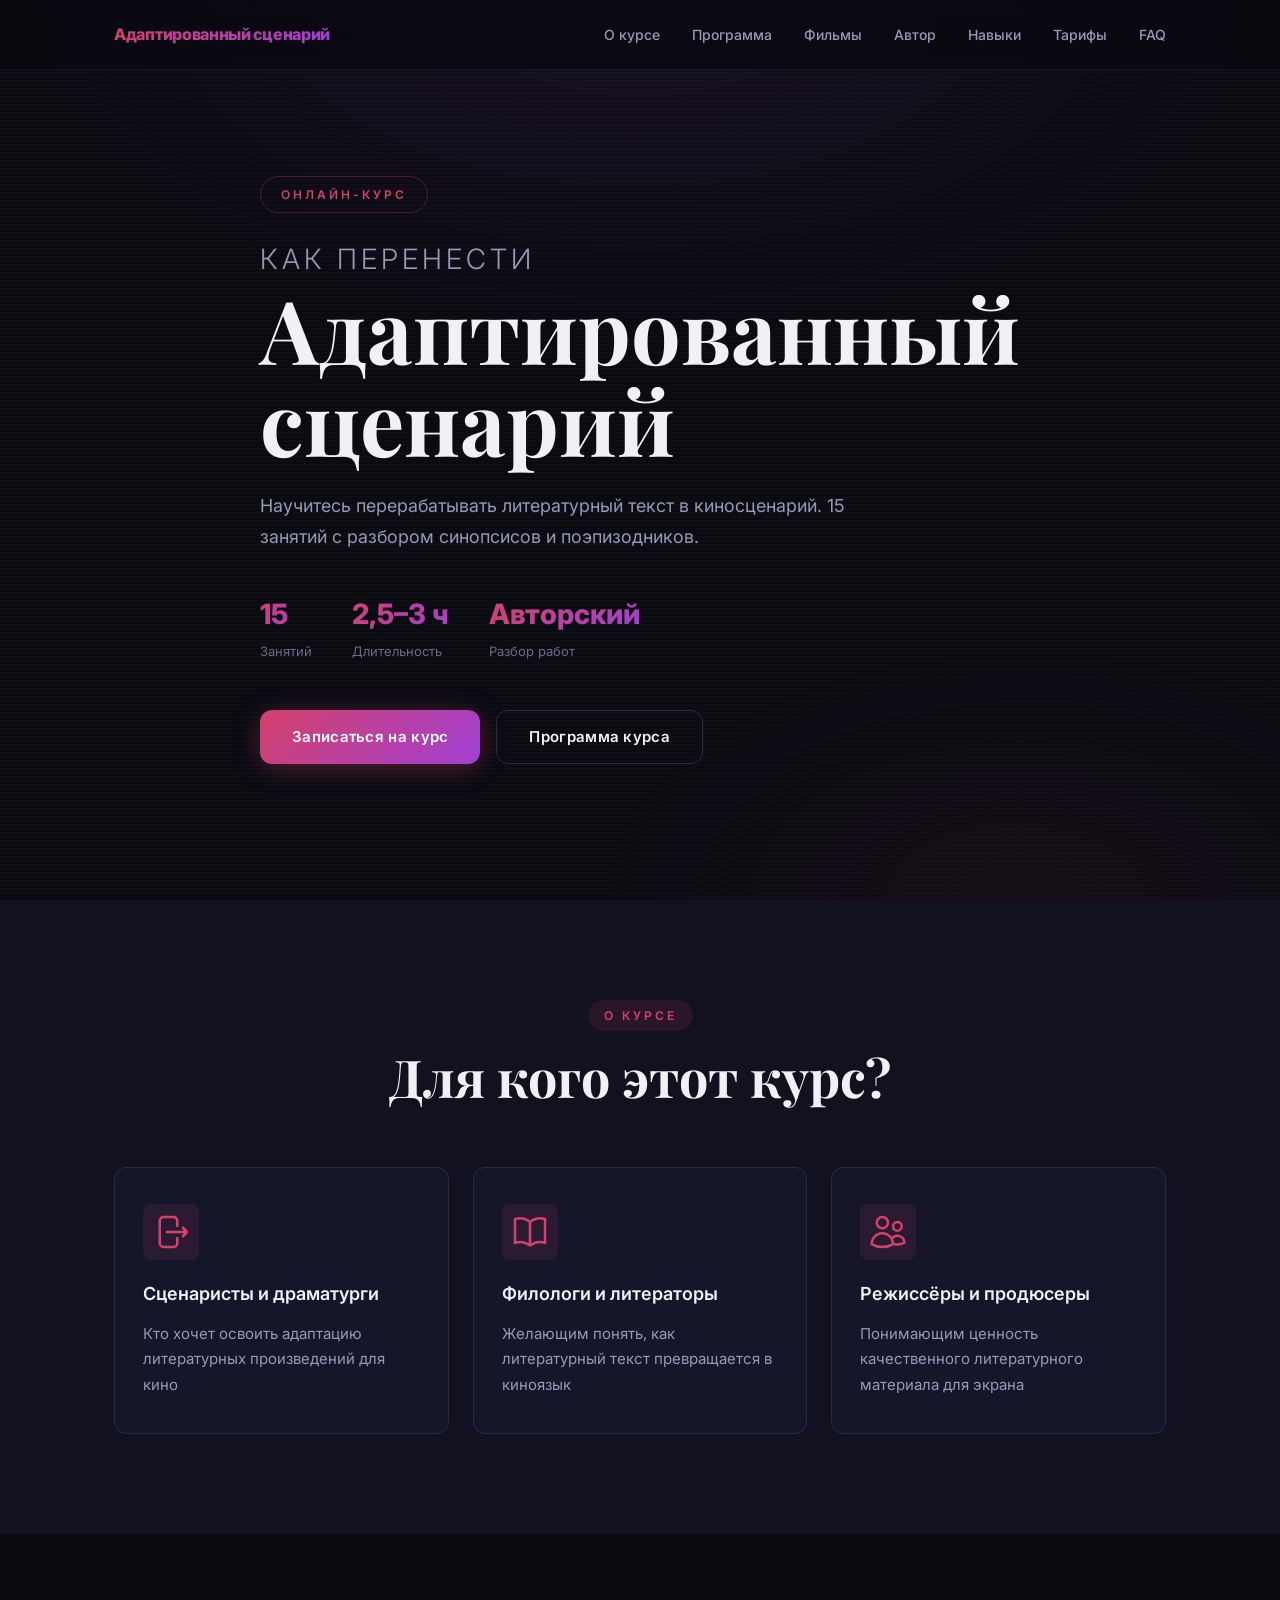
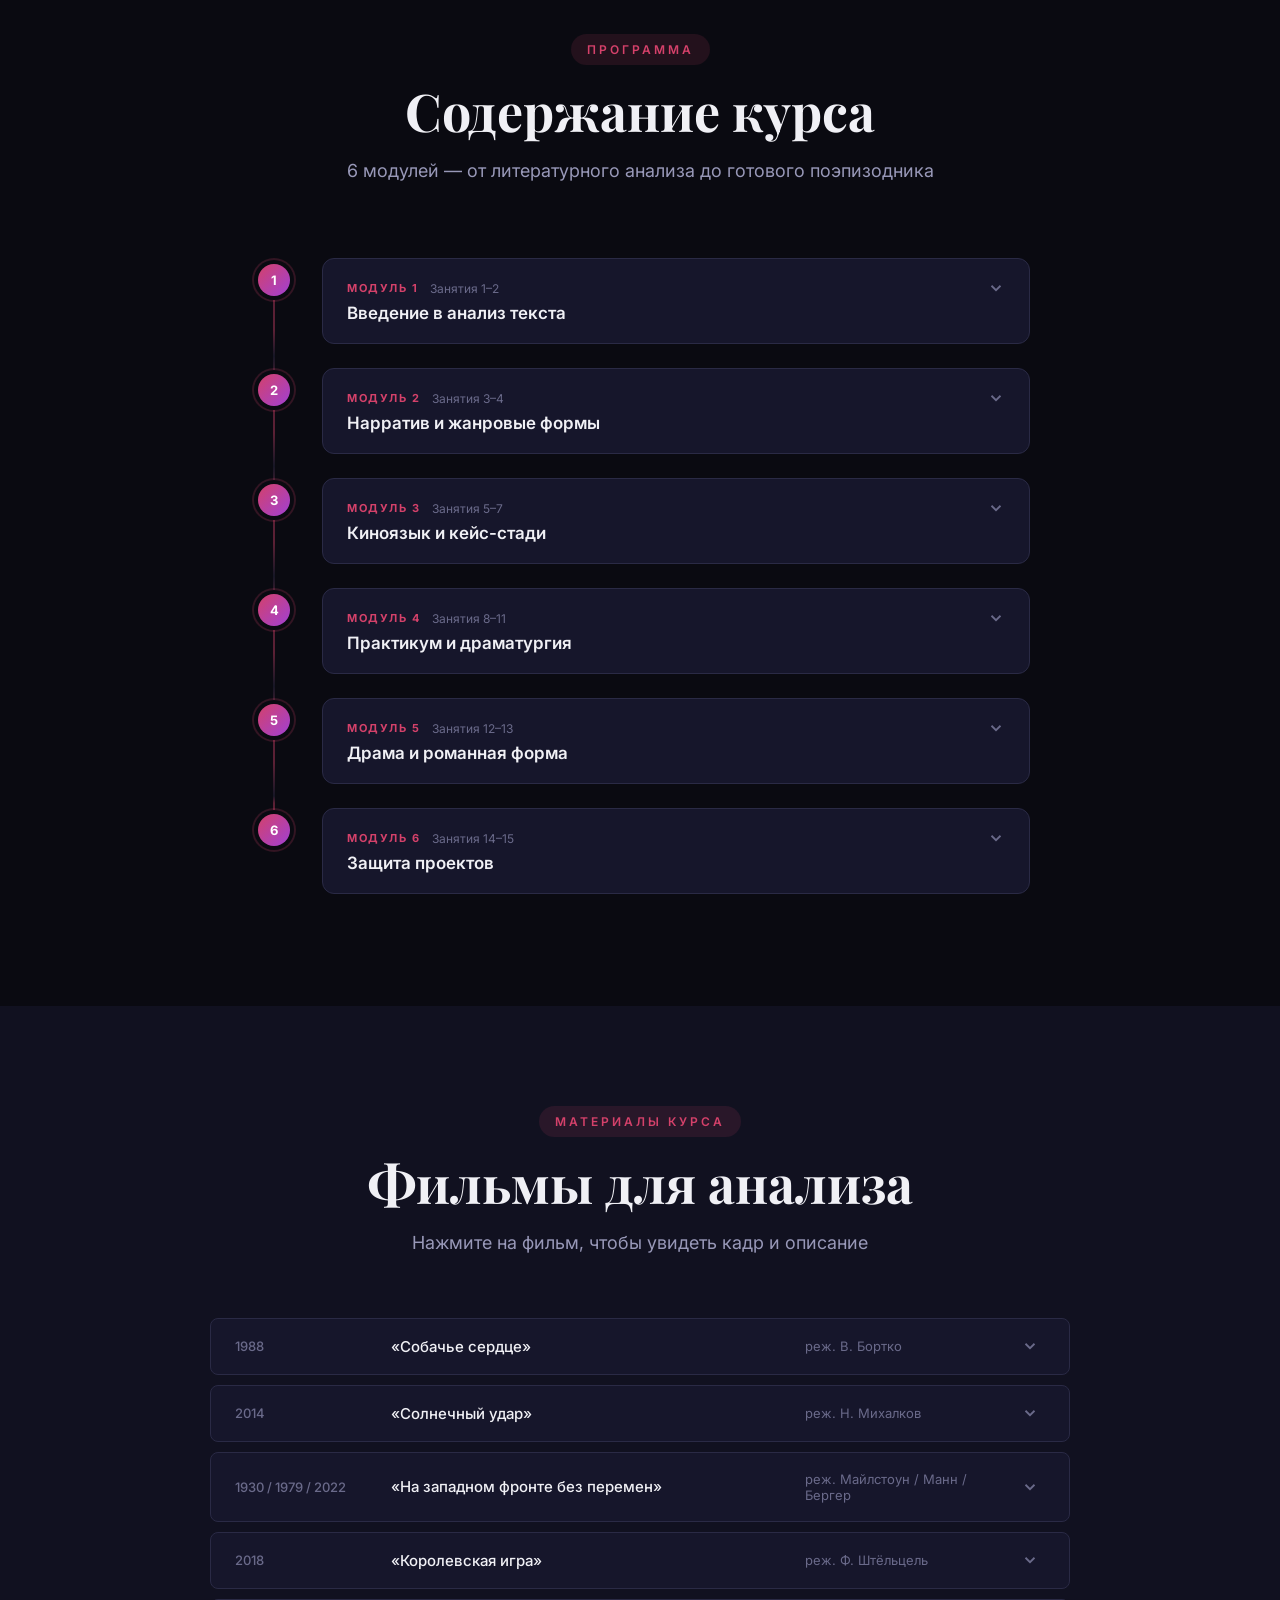
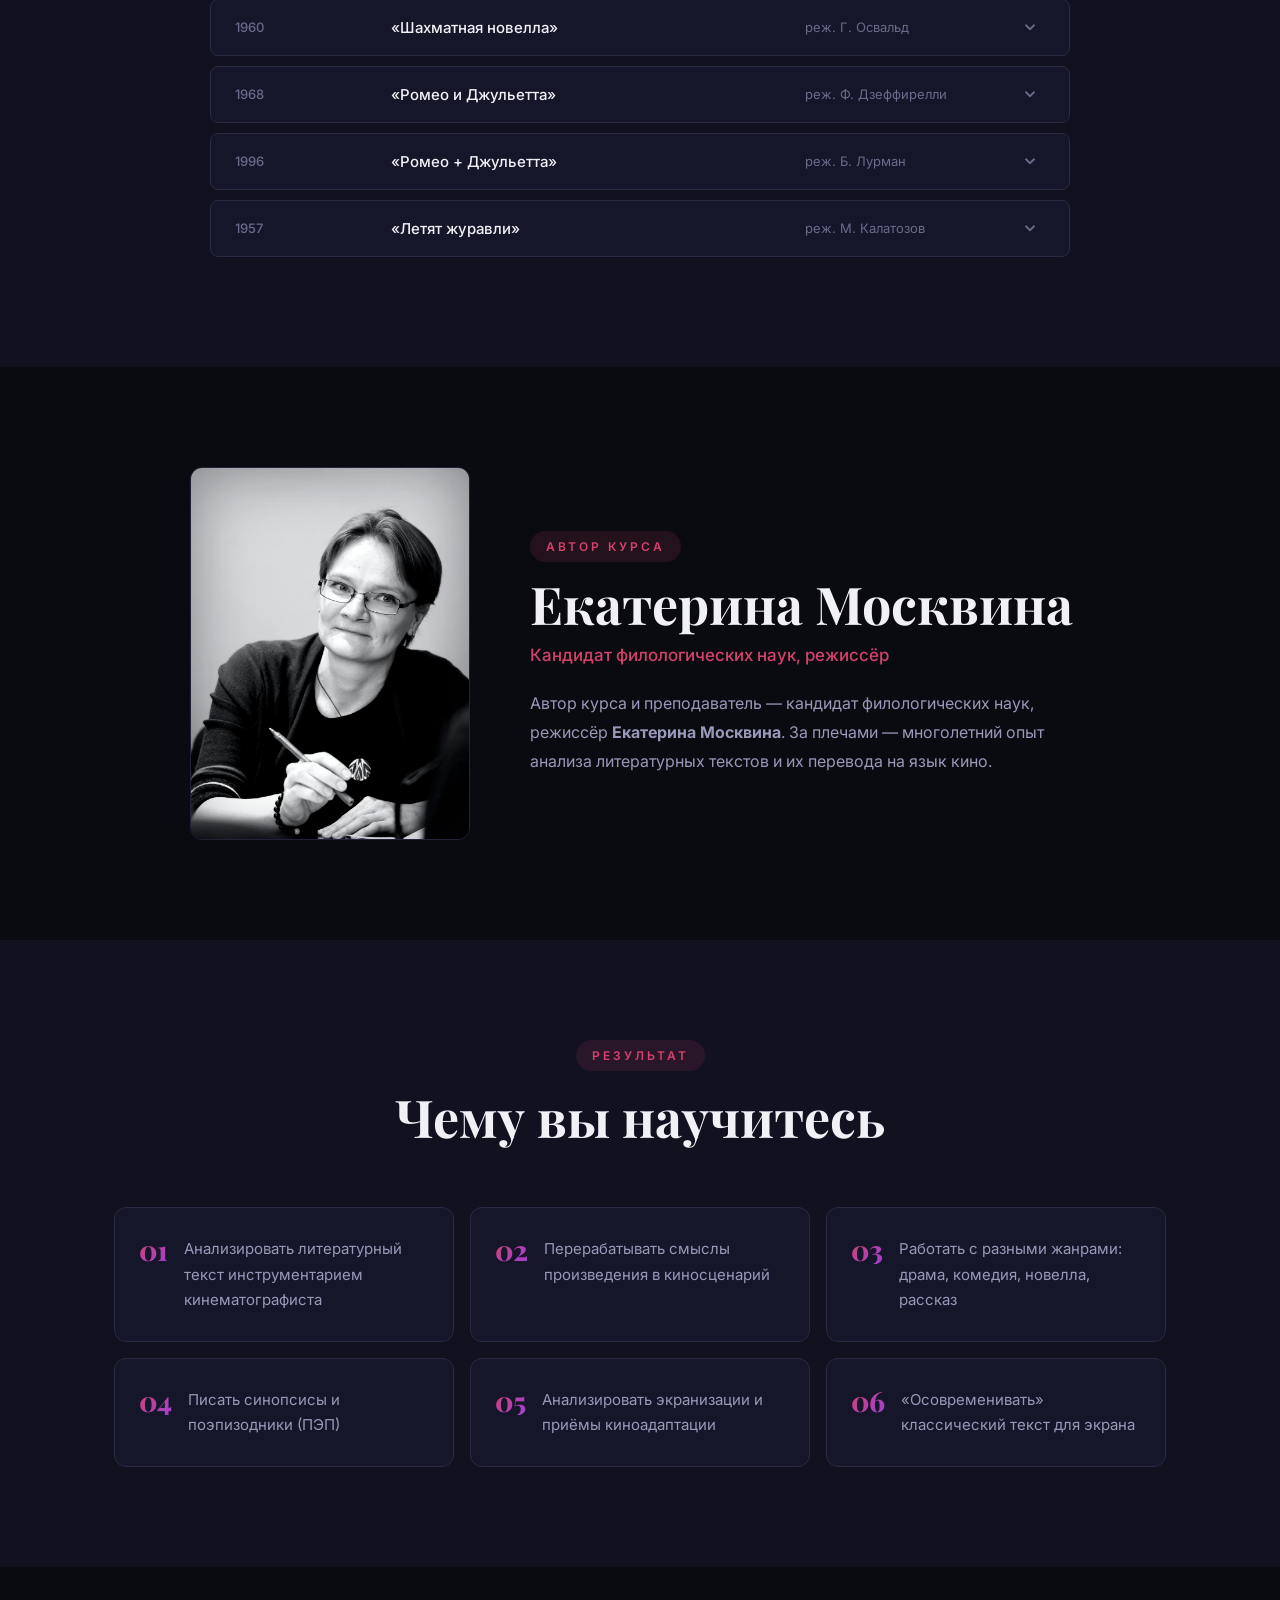
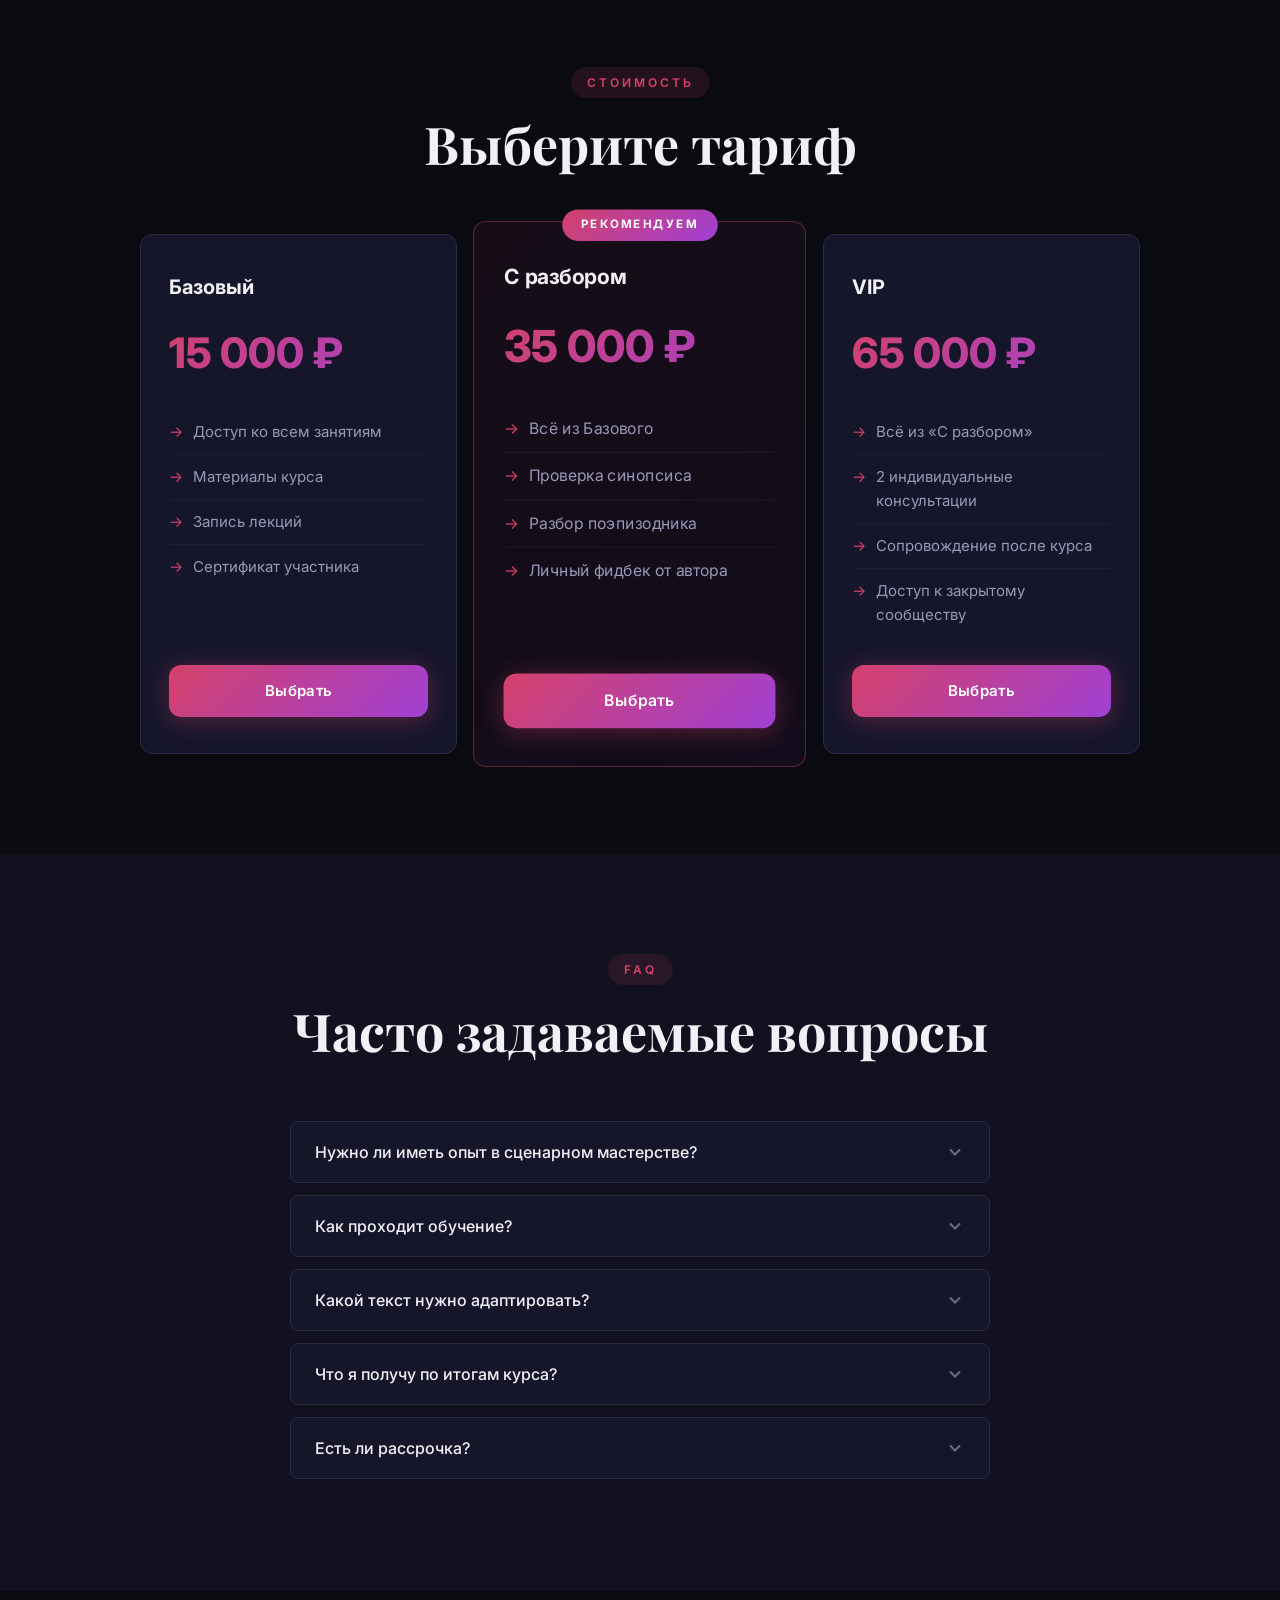
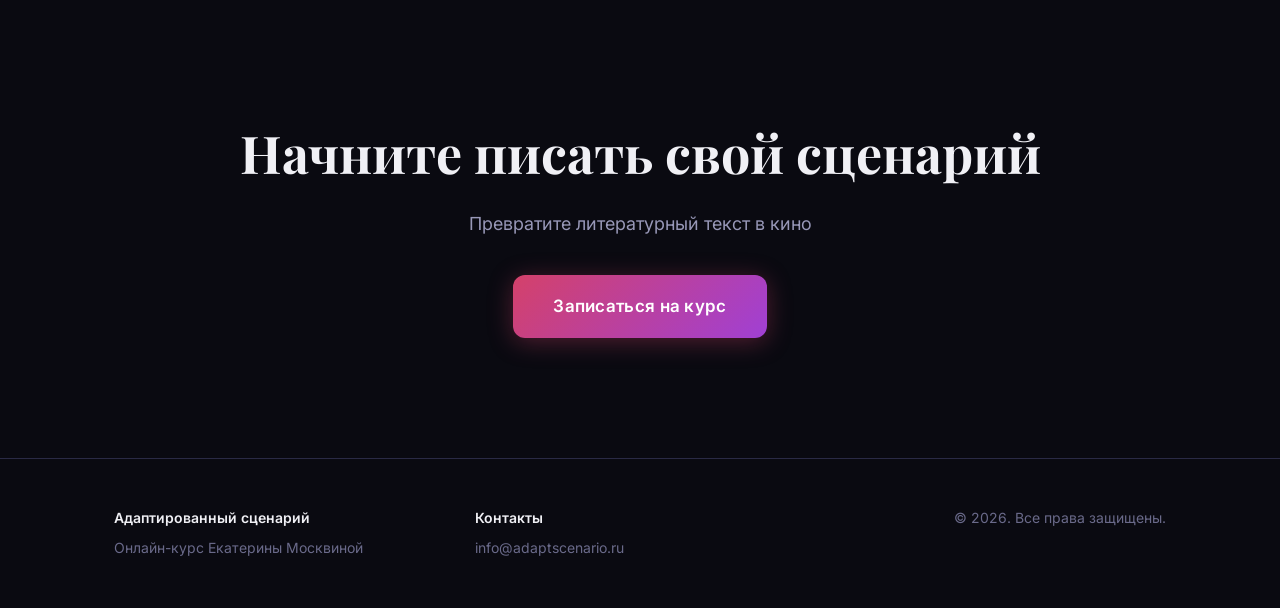
==== commit f17912e6: "program section: timeline with collapsible milestone modules" ====
--- a/index.html
+++ b/index.html
@@ -96,54 +96,141 @@
             <div class="section-header">
                 <span class="section-tag">Программа</span>
                 <h2 class="section-title">Содержание курса</h2>
-                <p class="section-desc">15 занятий по 2,5–3 часа с практическими разборами</p>
-            </div>
-            <div class="program-grid">
-                <div class="program-card">
-                    <div class="program-number">01–02</div>
-                    <h3>Методы литературного анализа</h3>
-                    <p>Инструменты анализа текста для экранизации. Поиск эквивалентов для киноадаптации.</p>
-                </div>
-                <div class="program-card">
-                    <div class="program-number">03–04</div>
-                    <h3>Жанровые особенности</h3>
-                    <p>Эпические нарративы малой формы. Повествование от первого и третьего лица, нарратор и герой.</p>
-                </div>
-                <div class="program-card">
-                    <div class="program-number">05–06</div>
-                    <h3>Нарратив и кинотекст</h3>
-                    <p>Средства литературного нарратива и их эквиваленты в кино. Ситуации героя в замкнутом пространстве.</p>
-                </div>
-                <div class="program-card">
-                    <div class="program-number">07</div>
-                    <h3>«Хорошая» литература для кино</h3>
-                    <p>«Собачье сердце» Булгакова и Бортко. Секреты успеха экранизации.</p>
-                </div>
-                <div class="program-card">
-                    <div class="program-number">08–09</div>
-                    <h3>Разбор синопсисов</h3>
-                    <p>Практический разбор и работа над синопсисами участников курса.</p>
-                </div>
-                <div class="program-card">
-                    <div class="program-number">10–11</div>
-                    <h3>Работа с драматургией</h3>
-                    <p>Жанр комедии и стихотворной трагедии: проблемы текста, приёмы, риски.</p>
-                </div>
-                <div class="program-card">
-                    <div class="program-number">12</div>
-                    <h3>Жанр драмы</h3>
-                    <p>Особенности театрального текста и кинотекста. Примеры автопереводов.</p>
-                </div>
-                <div class="program-card">
-                    <div class="program-number">13</div>
-                    <h3>Романная форма</h3>
-                    <p>Сложности романной формы и принципы сокращения при адаптации.</p>
-                </div>
-                <div class="program-card program-card-highlight">
-                    <div class="program-number">14–15</div>
-                    <h3>Разбор поэпизодников</h3>
-                    <p>Финальный практикум: разбор поэпизодников (ПЭП) участников.</p>
-                    <div class="program-result">Итог: готовый синопсис + ПЭП</div>
+                <p class="section-desc">6 модулей — от литературного анализа до готового поэпизодника</p>
+            </div>
+            <div class="program-timeline">
+                <div class="tl-item">
+                    <div class="tl-line"></div>
+                    <div class="tl-dot">
+                        <span class="tl-dot-num">1</span>
+                    </div>
+                    <div class="tl-content">
+                        <button class="tl-header">
+                            <div class="tl-header-top">
+                                <span class="tl-module">Модуль 1</span>
+                                <span class="tl-lesson-range">Занятия 1–2</span>
+                                <svg class="tl-arrow" width="18" height="18" viewBox="0 0 20 20" fill="none" stroke="currentColor" stroke-width="2"><path d="M5 7.5l5 5 5-5"/></svg>
+                            </div>
+                            <h3 class="tl-title">Введение в анализ текста</h3>
+                        </button>
+                        <div class="tl-body">
+                            <ul class="tl-lessons">
+                                <li>Методы литературного анализа текста как инструменты для экранизации</li>
+                                <li>Переводима ли форма, или Как искать эквиваленты для киноадаптации</li>
+                            </ul>
+                        </div>
+                    </div>
+                </div>
+                <div class="tl-item">
+                    <div class="tl-line"></div>
+                    <div class="tl-dot">
+                        <span class="tl-dot-num">2</span>
+                    </div>
+                    <div class="tl-content">
+                        <button class="tl-header">
+                            <div class="tl-header-top">
+                                <span class="tl-module">Модуль 2</span>
+                                <span class="tl-lesson-range">Занятия 3–4</span>
+                                <svg class="tl-arrow" width="18" height="18" viewBox="0 0 20 20" fill="none" stroke="currentColor" stroke-width="2"><path d="M5 7.5l5 5 5-5"/></svg>
+                            </div>
+                            <h3 class="tl-title">Нарратив и жанровые формы</h3>
+                        </button>
+                        <div class="tl-body">
+                            <ul class="tl-lessons">
+                                <li>Жанровые особенности литературной формы и перевода в кинотекст</li>
+                                <li>Эпические нарративы малой формы. Повествование от первого и от третьего лица, нарратор и герой</li>
+                            </ul>
+                        </div>
+                    </div>
+                </div>
+                <div class="tl-item">
+                    <div class="tl-line"></div>
+                    <div class="tl-dot">
+                        <span class="tl-dot-num">3</span>
+                    </div>
+                    <div class="tl-content">
+                        <button class="tl-header">
+                            <div class="tl-header-top">
+                                <span class="tl-module">Модуль 3</span>
+                                <span class="tl-lesson-range">Занятия 5–7</span>
+                                <svg class="tl-arrow" width="18" height="18" viewBox="0 0 20 20" fill="none" stroke="currentColor" stroke-width="2"><path d="M5 7.5l5 5 5-5"/></svg>
+                            </div>
+                            <h3 class="tl-title">Киноязык и кейс-стади</h3>
+                        </button>
+                        <div class="tl-body">
+                            <ul class="tl-lessons">
+                                <li>Средства литературного нарратива и его эквиваленты в кинотексте</li>
+                                <li>Сложности «литературности» текста и ситуации героя в замкнутом пространстве</li>
+                                <li>«Хорошая» литература для кино. «Собачье сердце» Булгакова и Бортко. Секреты успеха экранизации</li>
+                            </ul>
+                        </div>
+                    </div>
+                </div>
+                <div class="tl-item">
+                    <div class="tl-line"></div>
+                    <div class="tl-dot">
+                        <span class="tl-dot-num">4</span>
+                    </div>
+                    <div class="tl-content">
+                        <button class="tl-header">
+                            <div class="tl-header-top">
+                                <span class="tl-module">Модуль 4</span>
+                                <span class="tl-lesson-range">Занятия 8–11</span>
+                                <svg class="tl-arrow" width="18" height="18" viewBox="0 0 20 20" fill="none" stroke="currentColor" stroke-width="2"><path d="M5 7.5l5 5 5-5"/></svg>
+                            </div>
+                            <h3 class="tl-title">Практикум и драматургия</h3>
+                        </button>
+                        <div class="tl-body">
+                            <ul class="tl-lessons">
+                                <li>Разбор синопсисов. Практическая работа над синопсисами участников</li>
+                                <li>Как работать с драматургией? Жанр комедии и стихотворной трагедии: проблема текста, приёмы, риски</li>
+                            </ul>
+                        </div>
+                    </div>
+                </div>
+                <div class="tl-item">
+                    <div class="tl-line"></div>
+                    <div class="tl-dot">
+                        <span class="tl-dot-num">5</span>
+                    </div>
+                    <div class="tl-content">
+                        <button class="tl-header">
+                            <div class="tl-header-top">
+                                <span class="tl-module">Модуль 5</span>
+                                <span class="tl-lesson-range">Занятия 12–13</span>
+                                <svg class="tl-arrow" width="18" height="18" viewBox="0 0 20 20" fill="none" stroke="currentColor" stroke-width="2"><path d="M5 7.5l5 5 5-5"/></svg>
+                            </div>
+                            <h3 class="tl-title">Драма и романная форма</h3>
+                        </button>
+                        <div class="tl-body">
+                            <ul class="tl-lessons">
+                                <li>Жанр драмы. Особенности театрального текста и кинотекста. Примеры автопереводов</li>
+                                <li>Романная форма, её сложности и принципы сокращения</li>
+                            </ul>
+                        </div>
+                    </div>
+                </div>
+                <div class="tl-item">
+                    <div class="tl-line"></div>
+                    <div class="tl-dot">
+                        <span class="tl-dot-num">6</span>
+                    </div>
+                    <div class="tl-content">
+                        <button class="tl-header">
+                            <div class="tl-header-top">
+                                <span class="tl-module">Модуль 6</span>
+                                <span class="tl-lesson-range">Занятия 14–15</span>
+                                <svg class="tl-arrow" width="18" height="18" viewBox="0 0 20 20" fill="none" stroke="currentColor" stroke-width="2"><path d="M5 7.5l5 5 5-5"/></svg>
+                            </div>
+                            <h3 class="tl-title">Защита проектов</h3>
+                        </button>
+                        <div class="tl-body">
+                            <ul class="tl-lessons">
+                                <li>Разбор поэпизодников. Финальный практикум</li>
+                            </ul>
+                            <div class="tl-result">Итог: готовый синопсис + поэпизодник (ПЭП)</div>
+                        </div>
+                    </div>
                 </div>
             </div>
         </div>
@@ -165,9 +252,11 @@
                         <svg class="film-acc-arrow" width="18" height="18" viewBox="0 0 20 20" fill="none" stroke="currentColor" stroke-width="2"><path d="M5 7.5l5 5 5-5"/></svg>
                     </button>
                     <div class="film-acc-body">
-                        <div class="film-acc-img" style="background-image: url('https://images.unsplash.com/photo-1518895949257-7621c3c786d7?w=600&q=80');"></div>
-                        <div class="film-acc-desc">
-                            <p>Разбор экранизации Михаила Булгакова Владимиром Бортко. Анализ причин успеха переноса сатирической прозы на экран, работа с диалогом и визуальной метафорой.</p>
+                        <div class="film-acc-inner">
+                            <div class="film-acc-img" style="background-image: url('https://images.unsplash.com/photo-1518895949257-7621c3c786d7?w=600&q=80');"></div>
+                            <div class="film-acc-desc">
+                                <p>Разбор экранизации Михаила Булгакова Владимиром Бортко. Анализ причин успеха переноса сатирической прозы на экран, работа с диалогом и визуальной метафорой.</p>
+                            </div>
                         </div>
                     </div>
                 </div>
@@ -179,9 +268,11 @@
                         <svg class="film-acc-arrow" width="18" height="18" viewBox="0 0 20 20" fill="none" stroke="currentColor" stroke-width="2"><path d="M5 7.5l5 5 5-5"/></svg>
                     </button>
                     <div class="film-acc-body">
-                        <div class="film-acc-img" style="background-image: url('https://images.unsplash.com/photo-1509042239860-f550ce710b93?w=600&q=80');"></div>
-                        <div class="film-acc-desc">
-                            <p>Экранизация прозы Ивана Бунина. Как нарратив от третьего лица переводится в визуальный ряд, приёмы создания атмосферы и внутреннего мира героя.</p>
+                        <div class="film-acc-inner">
+                            <div class="film-acc-img" style="background-image: url('https://images.unsplash.com/photo-1509042239860-f550ce710b93?w=600&q=80');"></div>
+                            <div class="film-acc-desc">
+                                <p>Экранизация прозы Ивана Бунина. Как нарратив от третьего лица переводится в визуальный ряд, приёмы создания атмосферы и внутреннего мира героя.</p>
+                            </div>
                         </div>
                     </div>
                 </div>
@@ -193,9 +284,11 @@
                         <svg class="film-acc-arrow" width="18" height="18" viewBox="0 0 20 20" fill="none" stroke="currentColor" stroke-width="2"><path d="M5 7.5l5 5 5-5"/></svg>
                     </button>
                     <div class="film-acc-body">
-                        <div class="film-acc-img" style="background-image: url('https://images.unsplash.com/photo-1519681393784-d120267933ba?w=600&q=80');"></div>
-                        <div class="film-acc-desc">
-                            <p>Сравнение трёх экранизаций романа Ремарка. Эволюция киноязыка от классического Голливуда до современного реализма — как менялись приёмы адаптации.</p>
+                        <div class="film-acc-inner">
+                            <div class="film-acc-img" style="background-image: url('https://images.unsplash.com/photo-1519681393784-d120267933ba?w=600&q=80');"></div>
+                            <div class="film-acc-desc">
+                                <p>Сравнение трёх экранизаций романа Ремарка. Эволюция киноязыка от классического Голливуда до современного реализма — как менялись приёмы адаптации.</p>
+                            </div>
                         </div>
                     </div>
                 </div>
@@ -207,9 +300,11 @@
                         <svg class="film-acc-arrow" width="18" height="18" viewBox="0 0 20 20" fill="none" stroke="currentColor" stroke-width="2"><path d="M5 7.5l5 5 5-5"/></svg>
                     </button>
                     <div class="film-acc-body">
-                        <div class="film-acc-img" style="background-image: url('https://images.unsplash.com/photo-1507003211169-0a1dd7228f2d?w=600&q=80');"></div>
-                        <div class="film-acc-desc">
-                            <p>Экранизация новеллы Стефана Цвейга. Приёмы перевода замкнутого пространства в визуальный нарратив, работа с внутренним монологом героя.</p>
+                        <div class="film-acc-inner">
+                            <div class="film-acc-img" style="background-image: url('https://images.unsplash.com/photo-1507003211169-0a1dd7228f2d?w=600&q=80');"></div>
+                            <div class="film-acc-desc">
+                                <p>Экранизация новеллы Стефана Цвейга. Приёмы перевода замкнутого пространства в визуальный нарратив, работа с внутренним монологом героя.</p>
+                            </div>
                         </div>
                     </div>
                 </div>
@@ -221,9 +316,11 @@
                         <svg class="film-acc-arrow" width="18" height="18" viewBox="0 0 20 20" fill="none" stroke="currentColor" stroke-width="2"><path d="M5 7.5l5 5 5-5"/></svg>
                     </button>
                     <div class="film-acc-body">
-                        <div class="film-acc-img" style="background-image: url('https://images.unsplash.com/photo-1440404653325-ab127d49abc1?w=600&q=80');"></div>
-                        <div class="film-acc-desc">
-                            <p>Ранняя экранизация Цвейга. Сравнение подходов к адаптации одного литературного источника разными режиссёрами и кинематографическими школами.</p>
+                        <div class="film-acc-inner">
+                            <div class="film-acc-img" style="background-image: url('https://images.unsplash.com/photo-1440404653325-ab127d49abc1?w=600&q=80');"></div>
+                            <div class="film-acc-desc">
+                                <p>Ранняя экранизация Цвейга. Сравнение подходов к адаптации одного литературного источника разными режиссёрами и кинематографическими школами.</p>
+                            </div>
                         </div>
                     </div>
                 </div>
@@ -235,9 +332,11 @@
                         <svg class="film-acc-arrow" width="18" height="18" viewBox="0 0 20 20" fill="none" stroke="currentColor" stroke-width="2"><path d="M5 7.5l5 5 5-5"/></svg>
                     </button>
                     <div class="film-acc-body">
-                        <div class="film-acc-img" style="background-image: url('https://images.unsplash.com/photo-1489599849927-2ee91cede3ba?w=600&q=80');"></div>
-                        <div class="film-acc-desc">
-                            <p>Классическая экранизация Шекспира. Работа с поэтическим текстом и стихотворной трагедией, поиск визуальных эквивалентов для метафор.</p>
+                        <div class="film-acc-inner">
+                            <div class="film-acc-img" style="background-image: url('https://images.unsplash.com/photo-1489599849927-2ee91cede3ba?w=600&q=80');"></div>
+                            <div class="film-acc-desc">
+                                <p>Классическая экранизация Шекспира. Работа с поэтическим текстом и стихотворной трагедией, поиск визуальных эквивалентов для метафор.</p>
+                            </div>
                         </div>
                     </div>
                 </div>
@@ -249,9 +348,11 @@
                         <svg class="film-acc-arrow" width="18" height="18" viewBox="0 0 20 20" fill="none" stroke="currentColor" stroke-width="2"><path d="M5 7.5l5 5 5-5"/></svg>
                     </button>
                     <div class="film-acc-body">
-                        <div class="film-acc-img" style="background-image: url('https://images.unsplash.com/photo-1496449903678-68ddcb189a24?w=600&q=80');"></div>
-                        <div class="film-acc-desc">
-                            <p>Постмодернистская адаптация. Осовременивание классического текста через визуальный стиль, монтаж и музыкальное сопровождение при сохранении оригинала.</p>
+                        <div class="film-acc-inner">
+                            <div class="film-acc-img" style="background-image: url('https://images.unsplash.com/photo-1496449903678-68ddcb189a24?w=600&q=80');"></div>
+                            <div class="film-acc-desc">
+                                <p>Постмодернистская адаптация. Осовременивание классического текста через визуальный стиль, монтаж и музыкальное сопровождение при сохранении оригинала.</p>
+                            </div>
                         </div>
                     </div>
                 </div>
@@ -263,9 +364,11 @@
                         <svg class="film-acc-arrow" width="18" height="18" viewBox="0 0 20 20" fill="none" stroke="currentColor" stroke-width="2"><path d="M5 7.5l5 5 5-5"/></svg>
                     </button>
                     <div class="film-acc-body">
-                        <div class="film-acc-img" style="background-image: url('https://images.unsplash.com/photo-1478720568477-152d9b164e26?w=600&q=80');"></div>
-                        <div class="film-acc-desc">
-                            <p>Экранизация пьесы Виктора Розова «Вечно живые». Пример автоперевода драматургического текста в кинотекст, приёмы расширения пространства.</p>
+                        <div class="film-acc-inner">
+                            <div class="film-acc-img" style="background-image: url('https://images.unsplash.com/photo-1478720568477-152d9b164e26?w=600&q=80');"></div>
+                            <div class="film-acc-desc">
+                                <p>Экранизация пьесы Виктора Розова «Вечно живые». Пример автоперевода драматургического текста в кинотекст, приёмы расширения пространства.</p>
+                            </div>
                         </div>
                     </div>
                 </div>
--- a/style.css
+++ b/style.css
@@ -405,65 +405,172 @@
 }
 
 /* ============================
-   Program
+   Program Timeline
    ============================ */
 .program {
     background: var(--bg-primary);
 }
 
-.program-grid {
+.program-timeline {
+    max-width: 780px;
+    margin: 0 auto;
+    position: relative;
+}
+
+.tl-item {
     display: grid;
-    grid-template-columns: repeat(3, 1fr);
-    gap: 20px;
-}
-
-.program-card {
+    grid-template-columns: 48px 1fr;
+    gap: 0;
+    position: relative;
+}
+
+.tl-line {
+    position: absolute;
+    top: 0;
+    bottom: 0;
+    left: 23px;
+    width: 2px;
+    background: linear-gradient(to bottom, var(--border-color), var(--accent) 30%, var(--accent) 70%, var(--border-color));
+    opacity: 0.4;
+}
+
+.tl-item:first-child .tl-line {
+    top: 24px;
+}
+
+.tl-item:last-child .tl-line {
+    bottom: auto;
+    height: 24px;
+}
+
+.tl-dot {
+    width: 48px;
+    display: flex;
+    justify-content: center;
+    padding-top: 18px;
+    position: relative;
+    z-index: 2;
+}
+
+.tl-dot-num {
+    width: 32px;
+    height: 32px;
+    border-radius: 50%;
+    background: var(--accent-gradient);
+    color: #fff;
+    font-size: 13px;
+    font-weight: 700;
+    display: flex;
+    align-items: center;
+    justify-content: center;
+    box-shadow: 0 0 0 4px var(--bg-primary), 0 0 0 6px rgba(212, 65, 106, 0.2);
+}
+
+.tl-content {
+    padding: 12px 0 12px 24px;
+}
+
+.tl-header {
+    width: 100%;
     background: var(--bg-card);
     border: 1px solid var(--border-color);
     border-radius: var(--radius);
-    padding: 28px 24px;
+    padding: 20px 24px;
+    cursor: pointer;
+    text-align: left;
+    font-family: var(--font-sans);
+    color: var(--text-primary);
     transition: var(--transition);
-    position: relative;
-}
-
-.program-card:hover {
+    display: block;
+}
+
+.tl-header:hover {
+    border-color: rgba(212, 65, 106, 0.3);
     background: var(--bg-card-hover);
-    transform: translateY(-3px);
-    border-color: rgba(212, 65, 106, 0.2);
-}
-
-.program-number {
-    font-size: 13px;
+}
+
+.tl-header-top {
+    display: flex;
+    align-items: center;
+    gap: 12px;
+    margin-bottom: 6px;
+}
+
+.tl-module {
+    font-size: 11px;
     font-weight: 700;
-    letter-spacing: 2px;
+    letter-spacing: 1.5px;
+    text-transform: uppercase;
     color: var(--accent);
-    margin-bottom: 12px;
-}
-
-.program-card h3 {
+}
+
+.tl-lesson-range {
+    font-size: 12px;
+    color: var(--text-muted);
+}
+
+.tl-arrow {
+    margin-left: auto;
+    color: var(--text-muted);
+    transition: transform 0.3s ease;
+    flex-shrink: 0;
+}
+
+.tl-item.active .tl-arrow {
+    transform: rotate(180deg);
+    color: var(--accent);
+}
+
+.tl-title {
     font-size: 17px;
     font-weight: 600;
-    margin-bottom: 10px;
-}
-
-.program-card p {
+    padding-right: 28px;
+}
+
+.tl-body {
+    max-height: 0;
+    overflow: hidden;
+    transition: max-height 0.4s ease;
+}
+
+.tl-item.active .tl-body {
+    max-height: 400px;
+}
+
+.tl-lessons {
+    padding: 16px 24px 20px;
+    list-style: none;
+}
+
+.tl-lessons li {
+    position: relative;
+    padding: 8px 0 8px 20px;
+    font-size: 14px;
     color: var(--text-secondary);
-    font-size: 14px;
-    line-height: 1.7;
-}
-
-.program-card-highlight {
-    border-color: rgba(212, 65, 106, 0.3);
-    background: linear-gradient(135deg, rgba(212, 65, 106, 0.08), rgba(164, 64, 212, 0.08));
-}
-
-.program-result {
-    margin-top: 14px;
+    line-height: 1.6;
+    border-bottom: 1px solid rgba(42, 42, 69, 0.3);
+}
+
+.tl-lessons li:last-child {
+    border-bottom: none;
+}
+
+.tl-lessons li::before {
+    content: '—';
+    position: absolute;
+    left: 0;
+    color: var(--accent);
+}
+
+.tl-result {
+    margin: 0 24px 20px;
+    padding: 12px 16px;
     font-size: 13px;
     font-weight: 600;
     color: var(--accent);
-    padding-top: 14px;
-    border-top: 1px solid rgba(212, 65, 106, 0.15);
+    background: rgba(212, 65, 106, 0.08);
+    border-radius: var(--radius-sm);
+    border: 1px solid rgba(212, 65, 106, 0.15);
 }
 
 /* ============================
@@ -540,17 +647,19 @@
 }
 
 .film-acc-body {
-    display: grid;
-    grid-template-columns: 240px 1fr;
-    gap: 24px;
     max-height: 0;
     overflow: hidden;
-    transition: max-height 0.5s ease, padding 0.5s ease;
-    padding: 0 24px;
+    transition: max-height 0.5s ease;
 }
 
 .film-acc-item.active .film-acc-body {
-    max-height: 400px;
+    max-height: 600px;
+}
+
+.film-acc-inner {
+    display: grid;
+    grid-template-columns: 220px 1fr;
+    gap: 24px;
     padding: 0 24px 24px;
 }
 
@@ -560,7 +669,6 @@
     background-size: cover;
     background-position: center;
     border-radius: var(--radius-sm);
-    transition: var(--transition);
 }
 
 .film-acc-desc p {
@@ -929,10 +1037,6 @@
         grid-template-columns: repeat(2, 1fr);
     }
 
-    .program-grid {
-        grid-template-columns: repeat(2, 1fr);
-    }
-
     .skills-grid {
         grid-template-columns: repeat(2, 1fr);
     }
@@ -973,8 +1077,29 @@
         display: flex;
     }
 
+    .tl-item {
+        grid-template-columns: 36px 1fr;
+    }
+
+    .tl-dot {
+        width: 36px;
+    }
+
+    .tl-dot-num {
+        width: 26px;
+        height: 26px;
+        font-size: 11px;
+    }
+
+    .tl-line {
+        left: 17px;
+    }
+
+    .tl-content {
+        padding-left: 16px;
+    }
+
     .about-grid,
-    .program-grid,
     .pricing-grid,
     .skills-grid {
         grid-template-columns: 1fr;
@@ -1003,7 +1128,7 @@
         display: none;
     }
 
-    .film-acc-body {
+    .film-acc-inner {
         grid-template-columns: 1fr;
     }
 
